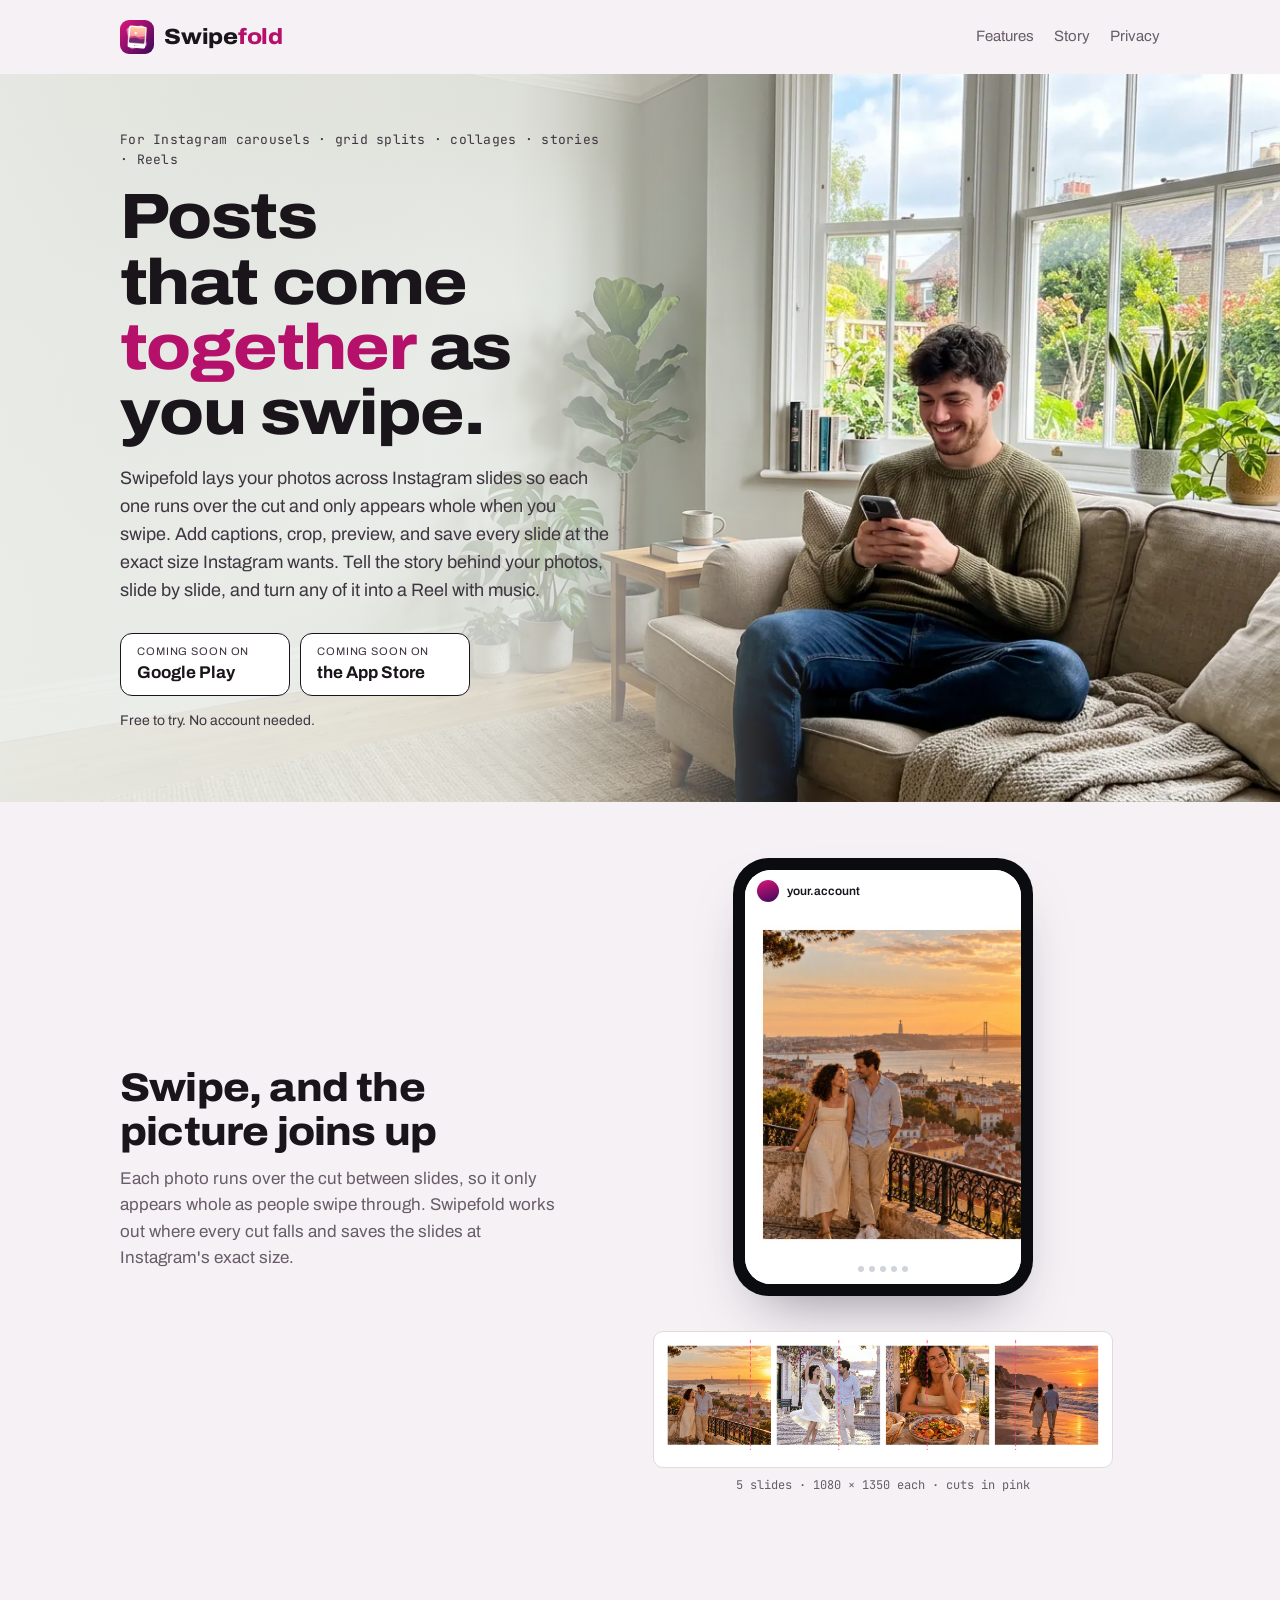
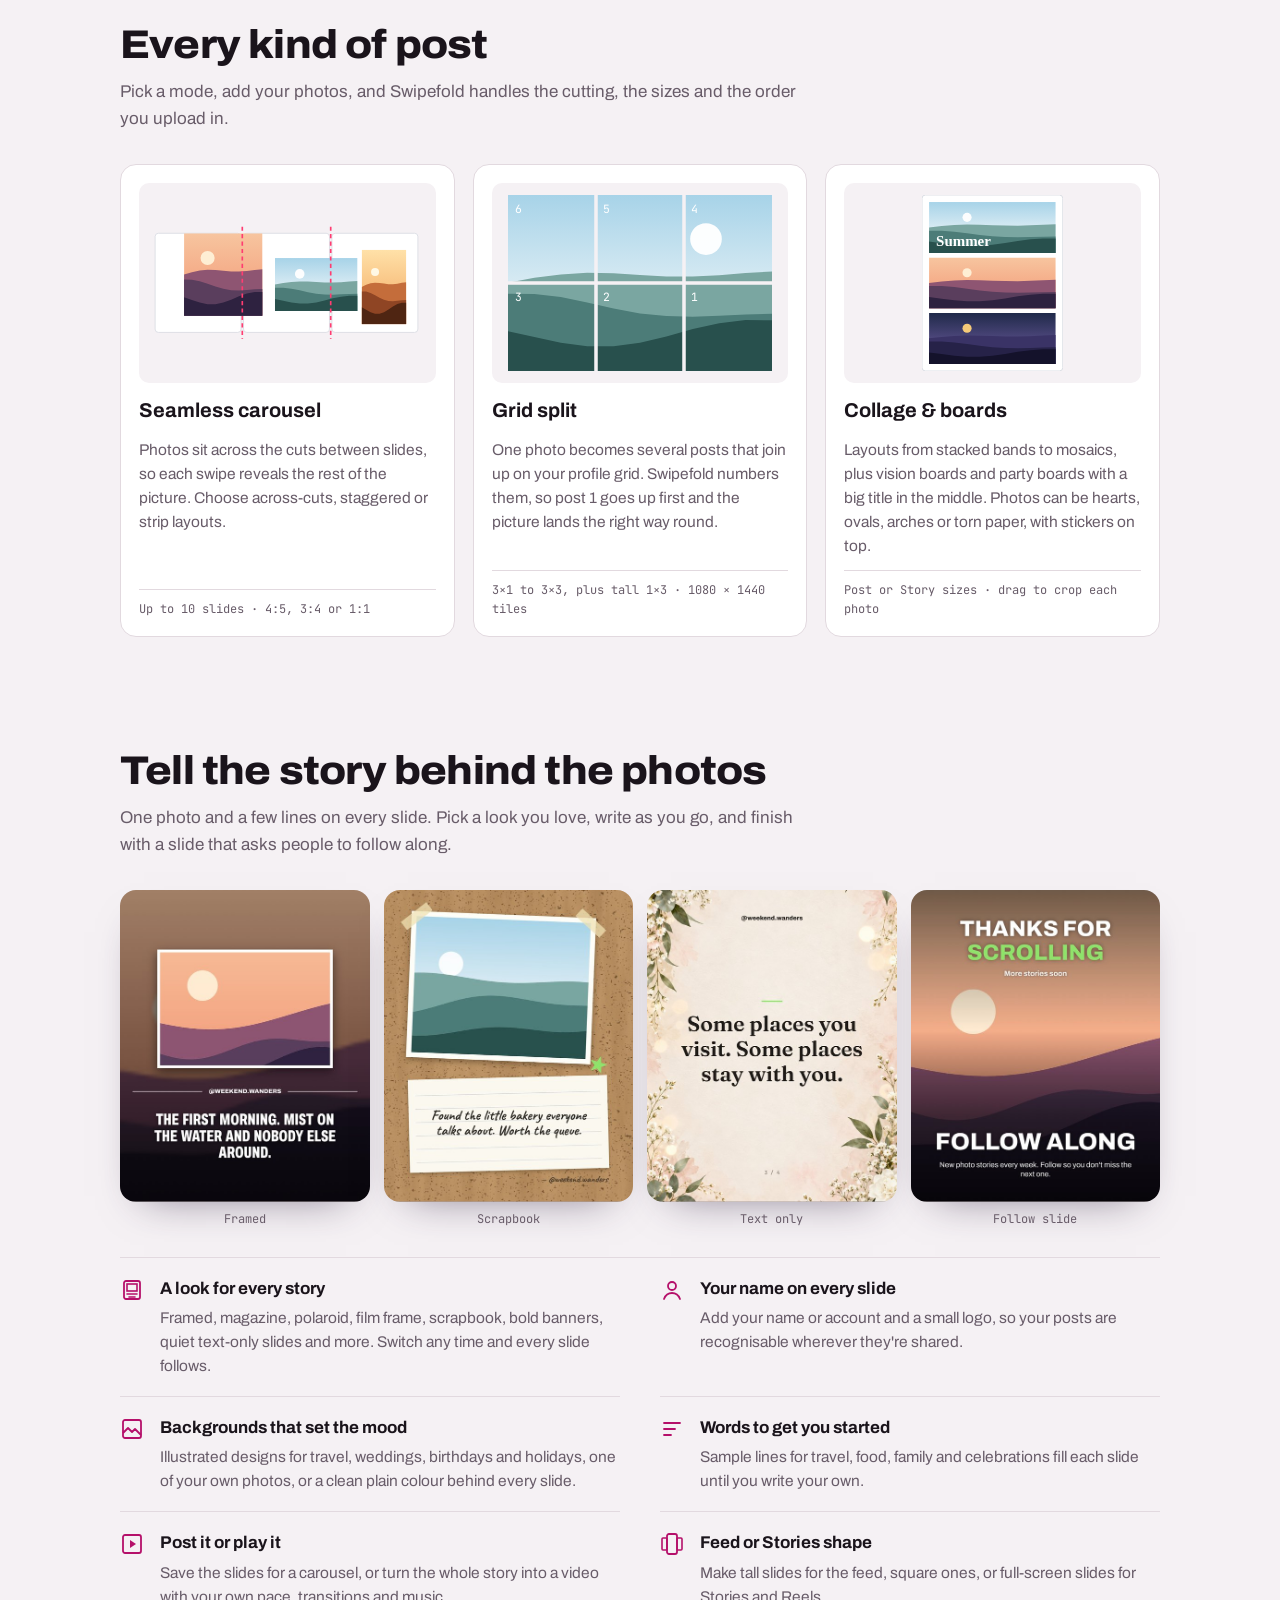
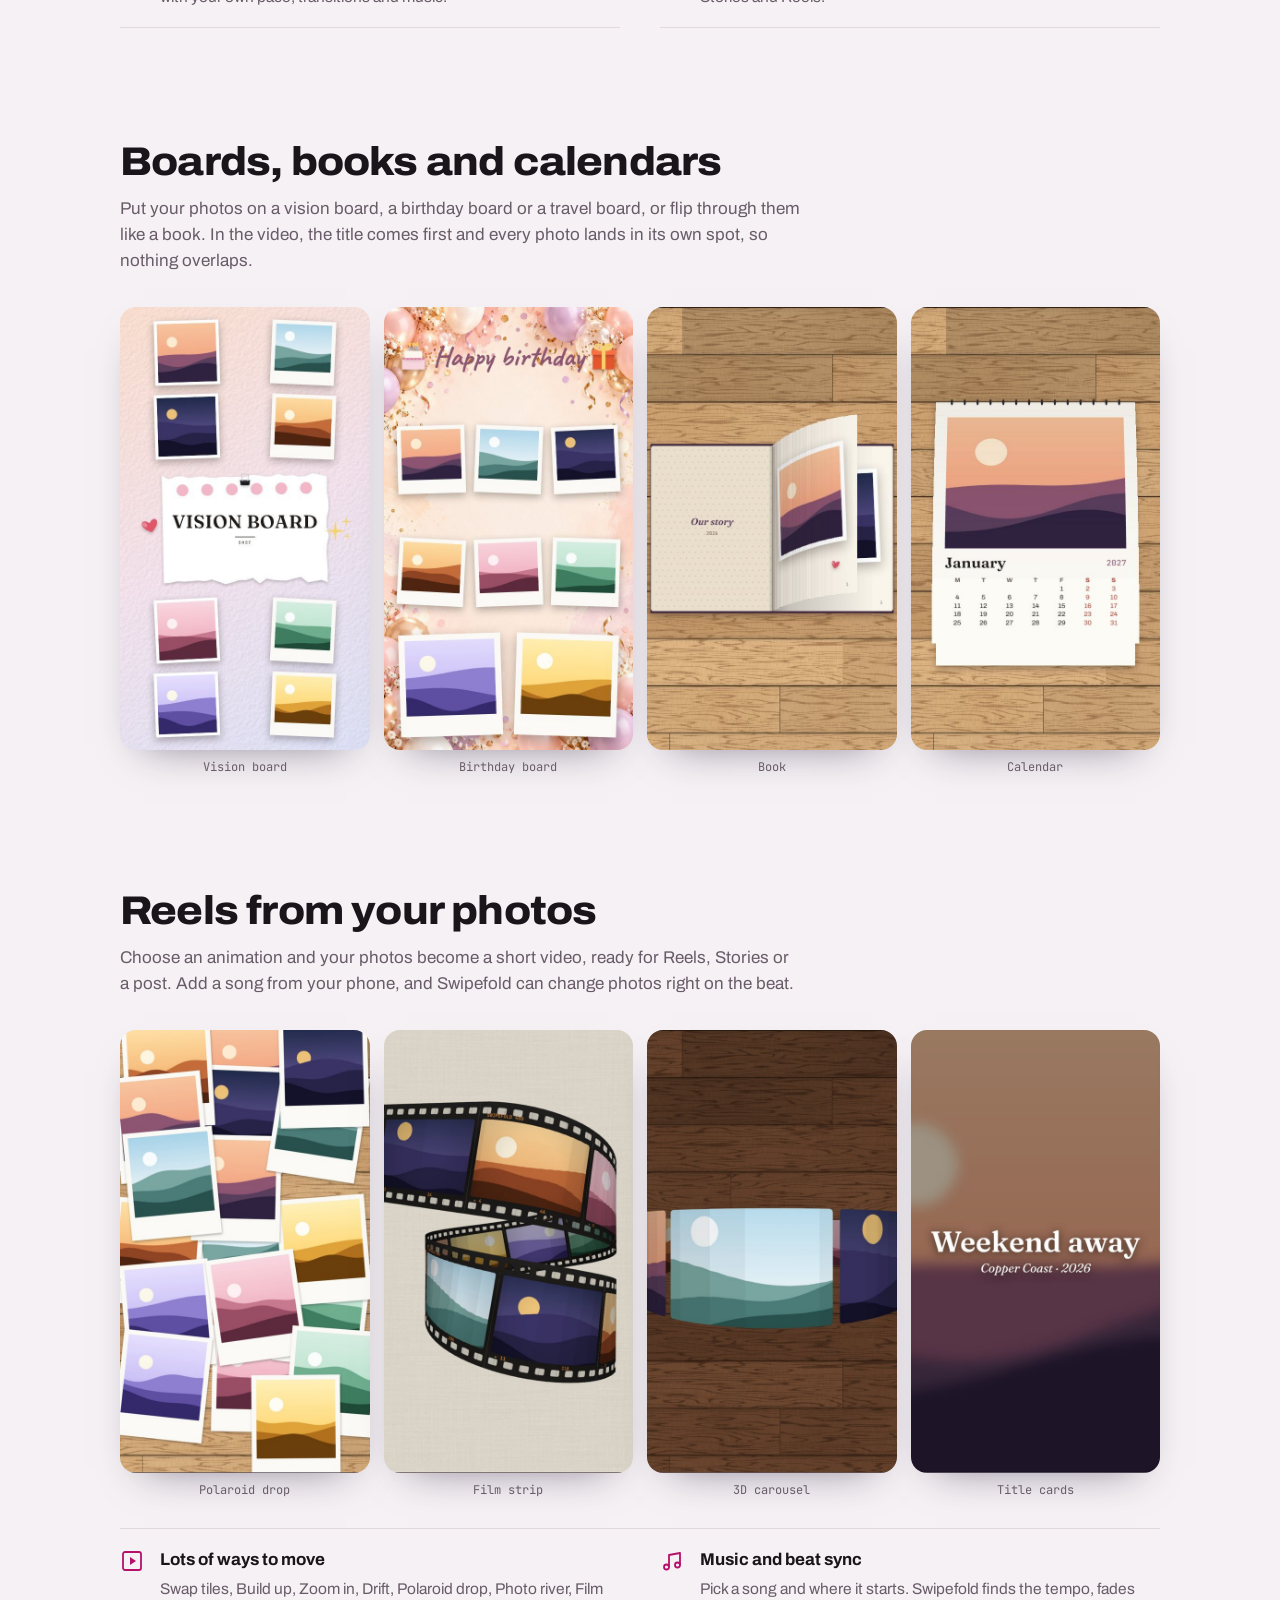
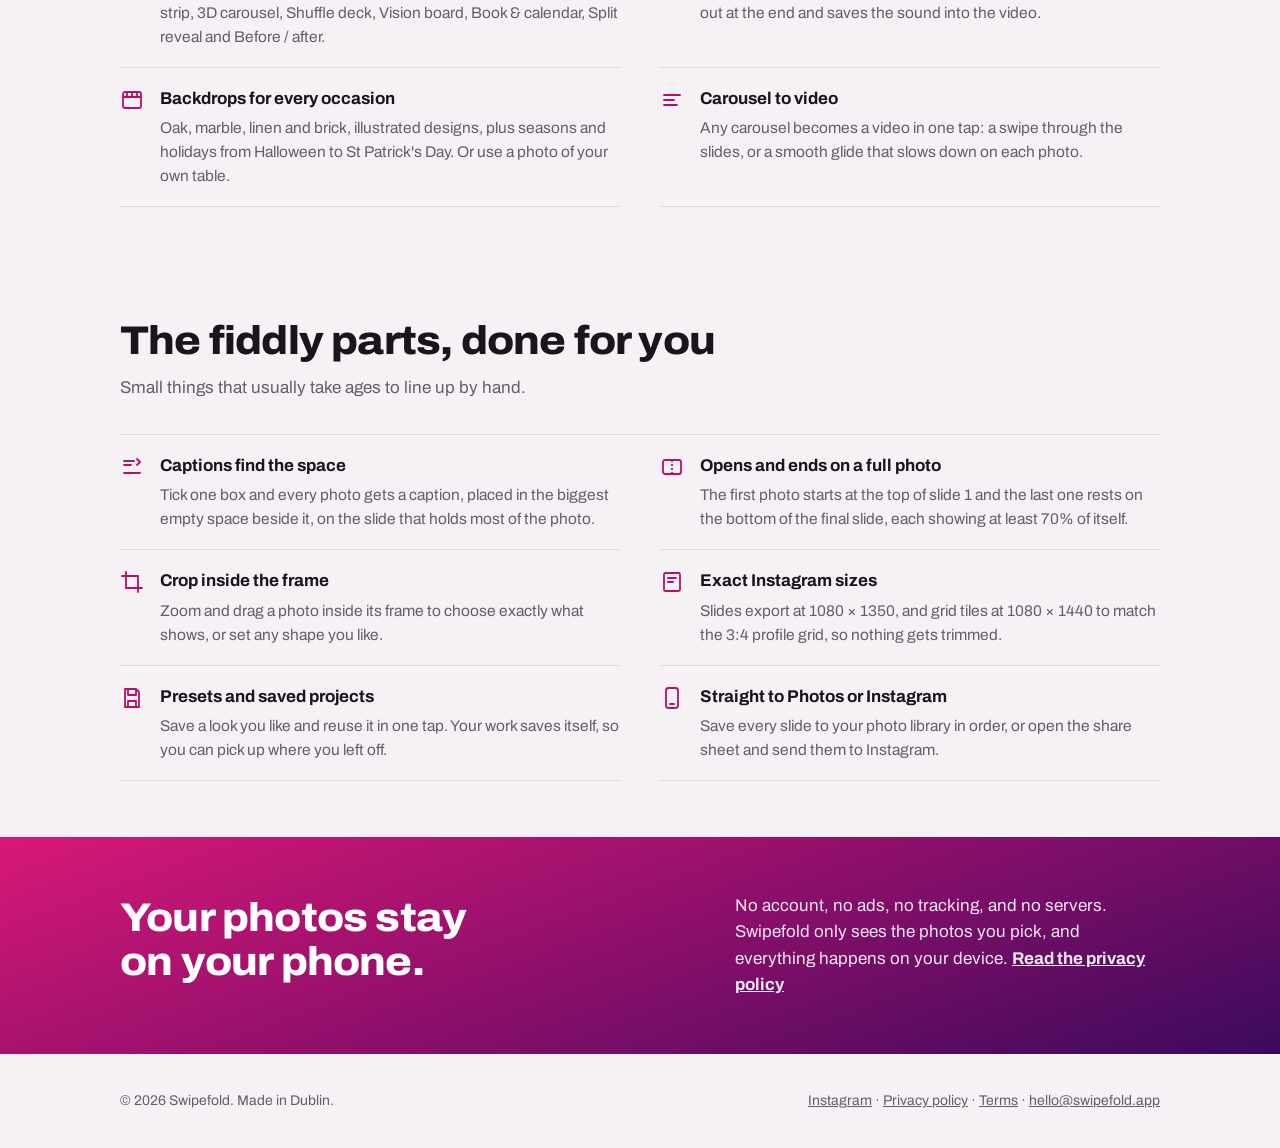
==== index.html @ 4a4e2269 "Swipe demo: even, tight spacing between the Lisbon photos Co-Authored-By: Claude Opus 5.5 <noreply@a" ====
<!doctype html>
<html lang="en">
<head>
<meta charset="utf-8">
<meta name="viewport" content="width=device-width,initial-scale=1,viewport-fit=cover">
<title>Swipefold: carousels, grid splits, collages and photo stories</title>
<meta name="description" content="Swipefold lays out your photos into seamless Instagram carousels, profile grid splits, collages and photo stories, then saves every slide ready to post or turns them into Reels.">
<meta property="og:title" content="Swipefold: carousels, grid splits, collages and photo stories">
<meta property="og:description" content="Swipefold lays out your photos into seamless Instagram carousels, profile grid splits, collages and photo stories, then saves every slide ready to post or turns them into Reels.">
<meta property="og:image" content="https://swipefold.app/icon-512.png">
<link rel="icon" href="favicon.png" type="image/png">
<link rel="apple-touch-icon" href="apple-touch-icon.png">
<link rel="preconnect" href="https://fonts.googleapis.com"><link rel="preconnect" href="https://fonts.gstatic.com" crossorigin>
<link rel="stylesheet" href="https://fonts.googleapis.com/css2?family=Archivo:wdth,wght@75..125,400..800&family=JetBrains+Mono:wght@400&display=swap">
<link rel="stylesheet" href="style.css">
</head>
<body>
<header class="top"><div class="wrap">
  <a class="logo" href="./"><img src="apple-touch-icon.png" alt=""><span class="wm">Swipe<span>fold</span></span></a>
  <nav><a href="./#modes">Features</a><a href="./#story">Story</a><a href="privacy.html">Privacy</a></nav>
</div></header>

<main>
<section class="hero">
  <picture class="hero-photo">
    <source type="image/webp" srcset="img/hero-640.webp 640w, img/hero-960.webp 960w, img/hero-1376.webp 1376w" sizes="100vw">
    <img src="img/hero-1376.jpg" srcset="img/hero-640.jpg 640w, img/hero-960.jpg 960w, img/hero-1376.jpg 1376w" sizes="100vw" alt="A young man smiling at his phone on a sofa in a bright living room" width="1376" height="768" fetchpriority="high">
  </picture>
  <div class="wrap"><div class="hero-copy">
    <p class="eyebrow">For Instagram carousels · grid splits · collages · stories · Reels</p>
    <h1>Posts that come <em>together</em> as you swipe.</h1>
    <p class="lede">Swipefold lays your photos across Instagram slides so each one runs over the cut and only appears whole when you swipe. Add captions, crop, preview, and save every slide at the exact size Instagram wants. Tell the story behind your photos, slide by slide, and turn any of it into a Reel with music.</p>
    <div class="stores" aria-label="Availability">
      <div class="store"><small>Coming soon on</small><b>Google Play</b></div>
      <div class="store"><small>Coming soon on</small><b>the App Store</b></div>
    </div>
    <p class="note">Free to try. No account needed.</p>
  </div></div>
</section>

<section class="demo-band"><div class="wrap">
  <div class="demo-text">
    <h2>Swipe, and the picture joins up</h2>
    <p class="sub">Each photo runs over the cut between slides, so it only appears whole as people swipe through. Swipefold works out where every cut falls and saves the slides at Instagram's exact size.</p>
  </div>
  <div class="demo">
    <div class="phone" aria-hidden="true"><div class="screen">
      <div class="post-head"><i></i>your.account</div>
      <div class="viewport"><div class="strip"><svg viewBox="0 0 5400 1350" preserveAspectRatio="none" role="img" aria-label="Five Instagram slides of a Lisbon trip, with photos running across the cuts between them"><image href="img/demo-lisbon.jpg?v=2" width="5400" height="1350" preserveAspectRatio="none"/></svg></div></div>
      <div class="dots"><b></b><b></b><b></b><b></b><b></b></div>
    </div></div>
    <figure class="sheet"><div class="frame"><svg viewBox="0 0 5400 1350" role="img" aria-label="The same five slides laid side by side, with dashed lines where Instagram cuts them"><image href="img/demo-lisbon.jpg?v=2" width="5400" height="1350" preserveAspectRatio="none"/><line x1="1080" y1="0" x2="1080" y2="1350" stroke="#ff3d71" stroke-width="10" stroke-dasharray="40 30"/><line x1="2160" y1="0" x2="2160" y2="1350" stroke="#ff3d71" stroke-width="10" stroke-dasharray="40 30"/><line x1="3240" y1="0" x2="3240" y2="1350" stroke="#ff3d71" stroke-width="10" stroke-dasharray="40 30"/><line x1="4320" y1="0" x2="4320" y2="1350" stroke="#ff3d71" stroke-width="10" stroke-dasharray="40 30"/></svg></div><figcaption>5 slides · 1080 × 1350 each · cuts in pink</figcaption></figure>
  </div>
</div></section>

<section id="modes"><div class="wrap">
  <h2>Every kind of post</h2>
  <p class="sub">Pick a mode, add your photos, and Swipefold handles the cutting, the sizes and the order you upload in.</p>
  <div class="modes">
    <article class="mode"><div class="art"><svg viewBox="0 0 330 140" role="img" aria-label="Three slides with photos crossing the cuts"><rect x="5" y="10" width="104" height="120" rx="4" fill="#fff" stroke="#d8dbe2"/><rect x="112" y="10" width="104" height="120" rx="4" fill="#fff" stroke="#d8dbe2"/><rect x="219" y="10" width="104" height="120" rx="4" fill="#fff" stroke="#d8dbe2"/><svg x="40" y="10" width="95" height="100" viewBox="0 0 100 105.3" preserveAspectRatio="none"><defs><linearGradient id="g5" x1="0" y1="0" x2="0" y2="1"><stop offset="0" stop-color="#f7c59f"/><stop offset=".65" stop-color="#f4a582"/></linearGradient></defs><rect width="100" height="105.3" fill="url(#g5)"/><circle cx="30.0" cy="31.6" r="9.0" fill="#fff2d9" opacity=".95"/><path d="M0 105.26315789473684 L0 52.6 L0.0 52.6 L10.0 49.6 L20.0 47.5 L30.0 46.6 L40.0 46.9 L50.0 47.9 L60.0 48.7 L70.0 48.8 L80.0 48.0 L90.0 46.8 L100.0 45.9 L100 105.26315789473684 Z" fill="#8e5572"/><path d="M0 105.26315789473684 L0 67.4 L0.0 59.0 L10.0 59.2 L20.0 61.1 L30.0 64.3 L40.0 67.9 L50.0 70.8 L60.0 72.5 L70.0 72.8 L80.0 72.3 L90.0 71.5 L100.0 71.1 L100 105.26315789473684 Z" fill="#5a3e5d"/><path d="M0 105.26315789473684 L0 82.1 L0.0 81.4 L10.0 85.0 L20.0 88.4 L30.0 90.5 L40.0 90.5 L50.0 88.3 L60.0 84.6 L70.0 80.3 L80.0 76.8 L90.0 74.9 L100.0 75.0 L100 105.26315789473684 Z" fill="#2e2240"/></svg><svg x="150" y="40" width="100" height="64" viewBox="0 0 100 64.0" preserveAspectRatio="none"><defs><linearGradient id="g6" x1="0" y1="0" x2="0" y2="1"><stop offset="0" stop-color="#a7d3e8"/><stop offset=".65" stop-color="#e5f1f6"/></linearGradient></defs><rect width="100" height="64.0" fill="url(#g6)"/><circle cx="30.0" cy="19.2" r="5.8" fill="#ffffff" opacity=".95"/><path d="M0 64.0 L0 32.0 L0.0 32.0 L10.0 30.2 L20.0 28.9 L30.0 28.3 L40.0 28.5 L50.0 29.1 L60.0 29.6 L70.0 29.7 L80.0 29.2 L90.0 28.5 L100.0 27.9 L100 64.0 Z" fill="#7aa6a1"/><path d="M0 64.0 L0 41.0 L0.0 35.9 L10.0 36.0 L20.0 37.2 L30.0 39.1 L40.0 41.3 L50.0 43.1 L60.0 44.1 L70.0 44.3 L80.0 43.9 L90.0 43.5 L100.0 43.2 L100 64.0 Z" fill="#4c7c78"/><path d="M0 64.0 L0 49.9 L0.0 49.5 L10.0 51.7 L20.0 53.7 L30.0 55.0 L40.0 55.0 L50.0 53.7 L60.0 51.4 L70.0 48.8 L80.0 46.7 L90.0 45.5 L100.0 45.6 L100 64.0 Z" fill="#28504d"/></svg><svg x="255" y="30" width="54" height="90" viewBox="0 0 100 166.7" preserveAspectRatio="none"><defs><linearGradient id="g7" x1="0" y1="0" x2="0" y2="1"><stop offset="0" stop-color="#ffe1a8"/><stop offset=".65" stop-color="#f6b977"/></linearGradient></defs><rect width="100" height="166.7" fill="url(#g7)"/><circle cx="30.0" cy="50.0" r="9.0" fill="#fffbea" opacity=".95"/><path d="M0 166.66666666666666 L0 83.3 L0.0 83.3 L10.0 78.6 L20.0 75.1 L30.0 73.7 L40.0 74.3 L50.0 75.8 L60.0 77.1 L70.0 77.3 L80.0 76.0 L90.0 74.1 L100.0 72.6 L100 166.66666666666666 Z" fill="#c46d3b"/><path d="M0 166.66666666666666 L0 106.7 L0.0 93.4 L10.0 93.7 L20.0 96.8 L30.0 101.9 L40.0 107.5 L50.0 112.2 L60.0 114.8 L70.0 115.3 L80.0 114.4 L90.0 113.2 L100.0 112.5 L100 166.66666666666666 Z" fill="#8f4524"/><path d="M0 166.66666666666666 L0 130.0 L0.0 128.9 L10.0 134.6 L20.0 139.9 L30.0 143.3 L40.0 143.3 L50.0 139.9 L60.0 133.9 L70.0 127.1 L80.0 121.5 L90.0 118.6 L100.0 118.7 L100 166.66666666666666 Z" fill="#4f2512"/></svg><line x1="110.5" y1="2" x2="110.5" y2="138" stroke="#ff3d71" stroke-width="2" stroke-dasharray="5 4"/><line x1="217.5" y1="2" x2="217.5" y2="138" stroke="#ff3d71" stroke-width="2" stroke-dasharray="5 4"/></svg></div><h3>Seamless carousel</h3><p>Photos sit across the cuts between slides, so each swipe reveals the rest of the picture. Choose across-cuts, staggered or strip layouts.</p><p class="spec">Up to 10 slides · 4:5, 3:4 or 1:1</p></article>
    <article class="mode"><div class="art"><svg viewBox="0 0 300 200" role="img" aria-label="One photo split into six profile grid tiles, numbered in upload order"><svg x="0" y="0" width="300" height="200" viewBox="0 0 100 66.7" preserveAspectRatio="none"><defs><linearGradient id="g8" x1="0" y1="0" x2="0" y2="1"><stop offset="0" stop-color="#a7d3e8"/><stop offset=".65" stop-color="#e5f1f6"/></linearGradient></defs><rect width="100" height="66.7" fill="url(#g8)"/><circle cx="75.0" cy="16.7" r="6.0" fill="#ffffff" opacity=".95"/><path d="M0 66.66666666666667 L0 33.3 L0.0 33.3 L10.0 31.4 L20.0 30.1 L30.0 29.5 L40.0 29.7 L50.0 30.3 L60.0 30.9 L70.0 30.9 L80.0 30.4 L90.0 29.6 L100.0 29.0 L100 66.66666666666667 Z" fill="#7aa6a1"/><path d="M0 66.66666666666667 L0 42.7 L0.0 37.4 L10.0 37.5 L20.0 38.7 L30.0 40.7 L40.0 43.0 L50.0 44.9 L60.0 45.9 L70.0 46.1 L80.0 45.8 L90.0 45.3 L100.0 45.0 L100 66.66666666666667 Z" fill="#4c7c78"/><path d="M0 66.66666666666667 L0 52.0 L0.0 51.6 L10.0 53.8 L20.0 56.0 L30.0 57.3 L40.0 57.3 L50.0 56.0 L60.0 53.6 L70.0 50.8 L80.0 48.6 L90.0 47.4 L100.0 47.5 L100 66.66666666666667 Z" fill="#28504d"/></svg><rect x="98" y="0" width="4" height="200" style="fill:var(--bg)"/><rect x="198" y="0" width="4" height="200" style="fill:var(--bg)"/><rect x="0" y="98" width="300" height="4" style="fill:var(--bg)"/><text x="8" y="20" font-family="JetBrains Mono,monospace" font-size="13" fill="#fff">6</text><text x="108" y="20" font-family="JetBrains Mono,monospace" font-size="13" fill="#fff">5</text><text x="208" y="20" font-family="JetBrains Mono,monospace" font-size="13" fill="#fff">4</text><text x="8" y="120" font-family="JetBrains Mono,monospace" font-size="13" fill="#fff">3</text><text x="108" y="120" font-family="JetBrains Mono,monospace" font-size="13" fill="#fff">2</text><text x="208" y="120" font-family="JetBrains Mono,monospace" font-size="13" fill="#fff">1</text></svg></div><h3>Grid split</h3><p>One photo becomes several posts that join up on your profile grid. Swipefold numbers them, so post 1 goes up first and the picture lands the right way round.</p><p class="spec">3×1 to 3×3, plus tall 1×3 · 1080 × 1440 tiles</p></article>
    <article class="mode"><div class="art"><svg viewBox="0 0 160 200" role="img" aria-label="A collage of three stacked photos with a title"><rect width="160" height="200" rx="4" fill="#fff" stroke="#d8dbe2"/><svg x="8" y="8" width="144" height="58" viewBox="0 0 100 40.3" preserveAspectRatio="none"><defs><linearGradient id="g9" x1="0" y1="0" x2="0" y2="1"><stop offset="0" stop-color="#a7d3e8"/><stop offset=".65" stop-color="#e5f1f6"/></linearGradient></defs><rect width="100" height="40.3" fill="url(#g9)"/><circle cx="30.0" cy="12.1" r="3.6" fill="#ffffff" opacity=".95"/><path d="M0 40.27777777777778 L0 20.1 L0.0 20.1 L10.0 19.0 L20.0 18.2 L30.0 17.8 L40.0 18.0 L50.0 18.3 L60.0 18.6 L70.0 18.7 L80.0 18.4 L90.0 17.9 L100.0 17.5 L100 40.27777777777778 Z" fill="#7aa6a1"/><path d="M0 40.27777777777778 L0 25.8 L0.0 22.6 L10.0 22.6 L20.0 23.4 L30.0 24.6 L40.0 26.0 L50.0 27.1 L60.0 27.7 L70.0 27.9 L80.0 27.7 L90.0 27.4 L100.0 27.2 L100 40.27777777777778 Z" fill="#4c7c78"/><path d="M0 40.27777777777778 L0 31.4 L0.0 31.2 L10.0 32.5 L20.0 33.8 L30.0 34.6 L40.0 34.6 L50.0 33.8 L60.0 32.4 L70.0 30.7 L80.0 29.4 L90.0 28.7 L100.0 28.7 L100 40.27777777777778 Z" fill="#28504d"/></svg><svg x="8" y="71" width="144" height="58" viewBox="0 0 100 40.3" preserveAspectRatio="none"><defs><linearGradient id="g10" x1="0" y1="0" x2="0" y2="1"><stop offset="0" stop-color="#f7c59f"/><stop offset=".65" stop-color="#f4a582"/></linearGradient></defs><rect width="100" height="40.3" fill="url(#g10)"/><circle cx="30.0" cy="12.1" r="3.6" fill="#fff2d9" opacity=".95"/><path d="M0 40.27777777777778 L0 20.1 L0.0 20.1 L10.0 19.0 L20.0 18.2 L30.0 17.8 L40.0 18.0 L50.0 18.3 L60.0 18.6 L70.0 18.7 L80.0 18.4 L90.0 17.9 L100.0 17.5 L100 40.27777777777778 Z" fill="#8e5572"/><path d="M0 40.27777777777778 L0 25.8 L0.0 22.6 L10.0 22.6 L20.0 23.4 L30.0 24.6 L40.0 26.0 L50.0 27.1 L60.0 27.7 L70.0 27.9 L80.0 27.7 L90.0 27.4 L100.0 27.2 L100 40.27777777777778 Z" fill="#5a3e5d"/><path d="M0 40.27777777777778 L0 31.4 L0.0 31.2 L10.0 32.5 L20.0 33.8 L30.0 34.6 L40.0 34.6 L50.0 33.8 L60.0 32.4 L70.0 30.7 L80.0 29.4 L90.0 28.7 L100.0 28.7 L100 40.27777777777778 Z" fill="#2e2240"/></svg><svg x="8" y="134" width="144" height="58" viewBox="0 0 100 40.3" preserveAspectRatio="none"><defs><linearGradient id="g11" x1="0" y1="0" x2="0" y2="1"><stop offset="0" stop-color="#202a4a"/><stop offset=".65" stop-color="#5a4f8a"/></linearGradient></defs><rect width="100" height="40.3" fill="url(#g11)"/><circle cx="30.0" cy="12.1" r="3.6" fill="#ffd27a" opacity=".95"/><path d="M0 40.27777777777778 L0 20.1 L0.0 20.1 L10.0 19.0 L20.0 18.2 L30.0 17.8 L40.0 18.0 L50.0 18.3 L60.0 18.6 L70.0 18.7 L80.0 18.4 L90.0 17.9 L100.0 17.5 L100 40.27777777777778 Z" fill="#3a3366"/><path d="M0 40.27777777777778 L0 25.8 L0.0 22.6 L10.0 22.6 L20.0 23.4 L30.0 24.6 L40.0 26.0 L50.0 27.1 L60.0 27.7 L70.0 27.9 L80.0 27.7 L90.0 27.4 L100.0 27.2 L100 40.27777777777778 Z" fill="#262248"/><path d="M0 40.27777777777778 L0 31.4 L0.0 31.2 L10.0 32.5 L20.0 33.8 L30.0 34.6 L40.0 34.6 L50.0 33.8 L60.0 32.4 L70.0 30.7 L80.0 29.4 L90.0 28.7 L100.0 28.7 L100 40.27777777777778 Z" fill="#14122b"/></svg><text x="16" y="58" font-family="Georgia,serif" font-size="17" font-weight="600" fill="#fff">Summer</text></svg></div><h3>Collage &amp; boards</h3><p>Layouts from stacked bands to mosaics, plus vision boards and party boards with a big title in the middle. Photos can be hearts, ovals, arches or torn paper, with stickers on top.</p><p class="spec">Post or Story sizes · drag to crop each photo</p></article>
  </div>
</div></section>

<section id="story"><div class="wrap">
  <h2>Tell the story behind the photos</h2>
  <p class="sub">One photo and a few lines on every slide. Pick a look you love, write as you go, and finish with a slide that asks people to follow along.</p>
  <div class="vids st">
    <figure><img src="img/story-framed.jpg" alt="A framed photo with bold story text underneath" loading="lazy" width="540" height="675"><figcaption>Framed</figcaption></figure>
    <figure><img src="img/story-scrapbook.jpg" alt="A taped photo on cork with a handwritten note" loading="lazy" width="540" height="675"><figcaption>Scrapbook</figcaption></figure>
    <figure><img src="img/story-text.jpg" alt="A text-only slide on a floral background" loading="lazy" width="540" height="675"><figcaption>Text only</figcaption></figure>
    <figure><img src="img/story-end.jpg" alt="A closing slide asking people to follow along" loading="lazy" width="540" height="675"><figcaption>Follow slide</figcaption></figure>
  </div>
  <div class="details" style="margin-top:28px">
    <div class="detail"><svg viewBox="0 0 24 24" aria-hidden="true"><rect x="4" y="3" width="16" height="18" rx="2" fill="none" stroke="currentColor" stroke-width="1.8"/><rect x="7" y="6" width="10" height="7" fill="none" stroke="currentColor" stroke-width="1.6"/><path d="M7 16h10M9 19h6" stroke="currentColor" stroke-width="1.6" stroke-linecap="round"/></svg><div><h3>A look for every story</h3><p>Framed, magazine, polaroid, film frame, scrapbook, bold banners, quiet text-only slides and more. Switch any time and every slide follows.</p></div></div>
    <div class="detail"><svg viewBox="0 0 24 24" aria-hidden="true"><circle cx="12" cy="8" r="4" fill="none" stroke="currentColor" stroke-width="1.8"/><path d="M4 21c1.5-4 4.5-6 8-6s6.5 2 8 6" fill="none" stroke="currentColor" stroke-width="1.8" stroke-linecap="round"/></svg><div><h3>Your name on every slide</h3><p>Add your name or account and a small logo, so your posts are recognisable wherever they're shared.</p></div></div>
    <div class="detail"><svg viewBox="0 0 24 24" aria-hidden="true"><rect x="3" y="3" width="18" height="18" rx="2" fill="none" stroke="currentColor" stroke-width="1.8"/><path d="M3 16l5-5 4 4 3-3 6 6" fill="none" stroke="currentColor" stroke-width="1.8" stroke-linejoin="round"/></svg><div><h3>Backgrounds that set the mood</h3><p>Illustrated designs for travel, weddings, birthdays and holidays, one of your own photos, or a clean plain colour behind every slide.</p></div></div>
    <div class="detail"><svg viewBox="0 0 24 24" aria-hidden="true"><path d="M4 6h16M4 12h11M4 18h7" fill="none" stroke="currentColor" stroke-width="1.8" stroke-linecap="round"/></svg><div><h3>Words to get you started</h3><p>Sample lines for travel, food, family and celebrations fill each slide until you write your own.</p></div></div>
    <div class="detail"><svg viewBox="0 0 24 24" aria-hidden="true"><rect x="3" y="3" width="18" height="18" rx="2" fill="none" stroke="currentColor" stroke-width="1.8"/><path d="M10 8l6 4-6 4z" fill="currentColor"/></svg><div><h3>Post it or play it</h3><p>Save the slides for a carousel, or turn the whole story into a video with your own pace, transitions and music.</p></div></div>
    <div class="detail"><svg viewBox="0 0 24 24" aria-hidden="true"><rect x="7" y="2" width="10" height="20" rx="2" fill="none" stroke="currentColor" stroke-width="1.8"/><rect x="2" y="6" width="5" height="12" rx="1" fill="none" stroke="currentColor" stroke-width="1.6"/><rect x="17" y="6" width="5" height="12" rx="1" fill="none" stroke="currentColor" stroke-width="1.6"/></svg><div><h3>Feed or Stories shape</h3><p>Make tall slides for the feed, square ones, or full-screen slides for Stories and Reels.</p></div></div>
  </div>
</div></section>

<section id="boards"><div class="wrap">
  <h2>Boards, books and calendars</h2>
  <p class="sub">Put your photos on a vision board, a birthday board or a travel board, or flip through them like a book. In the video, the title comes first and every photo lands in its own spot, so nothing overlaps.</p>
  <div class="vids">
    <figure><img src="img/board-vision.jpg" alt="A vision board with polaroid photos around a torn paper title" loading="lazy" width="540" height="960"><figcaption>Vision board</figcaption></figure>
    <figure><img src="img/board-birthday.jpg" alt="A birthday board with balloons and a Happy birthday title" loading="lazy" width="540" height="960"><figcaption>Birthday board</figcaption></figure>
    <figure><img src="img/book-turn.jpg" alt="A photo book on a wooden table with a page curling over" loading="lazy" width="540" height="960"><figcaption>Book</figcaption></figure>
    <figure><img src="img/book-calendar.jpg" alt="A wall calendar flipping from one month to the next" loading="lazy" width="540" height="960"><figcaption>Calendar</figcaption></figure>
  </div>
</div></section>

<section id="video"><div class="wrap">
  <h2>Reels from your photos</h2>
  <p class="sub">Choose an animation and your photos become a short video, ready for Reels, Stories or a post. Add a song from your phone, and Swipefold can change photos right on the beat.</p>
  <div class="vids">
    <figure><img src="img/video-polaroid.jpg" alt="Polaroid prints scattered on a wooden table" loading="lazy" width="540" height="960"><figcaption>Polaroid drop</figcaption></figure>
    <figure><img src="img/video-film.jpg" alt="A film strip of photos curling in 3D" loading="lazy" width="540" height="960"><figcaption>Film strip</figcaption></figure>
    <figure><img src="img/video-ring.jpg" alt="Photos on a turning 3D ring" loading="lazy" width="540" height="960"><figcaption>3D carousel</figcaption></figure>
    <figure><img src="img/video-title.jpg" alt="An opening title card reading Weekend away" loading="lazy" width="540" height="960"><figcaption>Title cards</figcaption></figure>
  </div>
  <div class="details" style="margin-top:28px">
    <div class="detail"><svg viewBox="0 0 24 24" aria-hidden="true"><rect x="3" y="3" width="18" height="18" rx="2" fill="none" stroke="currentColor" stroke-width="1.8"/><path d="M10 8l6 4-6 4z" fill="currentColor"/></svg><div><h3>Lots of ways to move</h3><p>Swap tiles, Build up, Zoom in, Drift, Polaroid drop, Photo river, Film strip, 3D carousel, Shuffle deck, Vision board, Book &amp; calendar, Split reveal and Before / after.</p></div></div>
    <div class="detail"><svg viewBox="0 0 24 24" aria-hidden="true"><path d="M9 18V6l11-2v12" fill="none" stroke="currentColor" stroke-width="1.8" stroke-linejoin="round"/><circle cx="6.5" cy="18" r="2.5" fill="none" stroke="currentColor" stroke-width="1.8"/><circle cx="17.5" cy="16" r="2.5" fill="none" stroke="currentColor" stroke-width="1.8"/></svg><div><h3>Music and beat sync</h3><p>Pick a song and where it starts. Swipefold finds the tempo, fades out at the end and saves the sound into the video.</p></div></div>
    <div class="detail"><svg viewBox="0 0 24 24" aria-hidden="true"><rect x="3" y="4" width="18" height="16" rx="2" fill="none" stroke="currentColor" stroke-width="1.8"/><path d="M3 9h18M7 4v5M12 4v5M17 4v5" stroke="currentColor" stroke-width="1.8"/></svg><div><h3>Backdrops for every occasion</h3><p>Oak, marble, linen and brick, illustrated designs, plus seasons and holidays from Halloween to St Patrick's Day. Or use a photo of your own table.</p></div></div>
    <div class="detail"><svg viewBox="0 0 24 24" aria-hidden="true"><path d="M4 7h16M4 12h10M4 17h13" fill="none" stroke="currentColor" stroke-width="1.8" stroke-linecap="round"/></svg><div><h3>Carousel to video</h3><p>Any carousel becomes a video in one tap: a swipe through the slides, or a smooth glide that slows down on each photo.</p></div></div>
  </div>
</div></section>

<section><div class="wrap">
  <h2>The fiddly parts, done for you</h2>
  <p class="sub">Small things that usually take ages to line up by hand.</p>
  <div class="details">
    <div class="detail"><svg viewBox="0 0 24 24" aria-hidden="true"><path d="M4 6h10M4 10h7M4 18h16M17 4l3 3-3 3" fill="none" stroke="currentColor" stroke-width="1.8" stroke-linecap="round" stroke-linejoin="round"/></svg><div><h3>Captions find the space</h3><p>Tick one box and every photo gets a caption, placed in the biggest empty space beside it, on the slide that holds most of the photo.</p></div></div>
    <div class="detail"><svg viewBox="0 0 24 24" aria-hidden="true"><rect x="3" y="5" width="18" height="14" rx="2" fill="none" stroke="currentColor" stroke-width="1.8"/><path d="M12 5v14" stroke="currentColor" stroke-width="1.8" stroke-dasharray="2 2"/></svg><div><h3>Opens and ends on a full photo</h3><p>The first photo starts at the top of slide 1 and the last one rests on the bottom of the final slide, each showing at least 70% of itself.</p></div></div>
    <div class="detail"><svg viewBox="0 0 24 24" aria-hidden="true"><path d="M6 2v16h16M2 6h16v16" fill="none" stroke="currentColor" stroke-width="1.8" stroke-linecap="round"/></svg><div><h3>Crop inside the frame</h3><p>Zoom and drag a photo inside its frame to choose exactly what shows, or set any shape you like.</p></div></div>
    <div class="detail"><svg viewBox="0 0 24 24" aria-hidden="true"><rect x="4" y="3" width="16" height="18" rx="1.5" fill="none" stroke="currentColor" stroke-width="1.8"/><path d="M8 8h8M8 12h5" stroke="currentColor" stroke-width="1.8" stroke-linecap="round"/></svg><div><h3>Exact Instagram sizes</h3><p>Slides export at 1080 × 1350, and grid tiles at 1080 × 1440 to match the 3:4 profile grid, so nothing gets trimmed.</p></div></div>
    <div class="detail"><svg viewBox="0 0 24 24" aria-hidden="true"><path d="M5 3h11l3 3v15H5z M8 3v6h8V3 M8 21v-6h8v6" fill="none" stroke="currentColor" stroke-width="1.8" stroke-linejoin="round"/></svg><div><h3>Presets and saved projects</h3><p>Save a look you like and reuse it in one tap. Your work saves itself, so you can pick up where you left off.</p></div></div>
    <div class="detail"><svg viewBox="0 0 24 24" aria-hidden="true"><rect x="6" y="2" width="12" height="20" rx="2.5" fill="none" stroke="currentColor" stroke-width="1.8"/><path d="M10 18h4" stroke="currentColor" stroke-width="1.8" stroke-linecap="round"/></svg><div><h3>Straight to Photos or Instagram</h3><p>Save every slide to your photo library in order, or open the share sheet and send them to Instagram.</p></div></div>
  </div>
</div></section>

<section class="privacy-band"><div class="wrap">
  <h2>Your photos stay on your phone.</h2>
  <p>No account, no ads, no tracking, and no servers. Swipefold only sees the photos you pick, and everything happens on your device. <a href="privacy.html">Read the privacy policy</a></p>
</div></section>
</main>
<footer><div class="wrap">
  <span>© 2026 Swipefold. Made in Dublin.</span>
  <span><a href="https://www.instagram.com/swipefold.app/" rel="me">Instagram</a> · <a href="privacy.html">Privacy policy</a> · <a href="terms.html">Terms</a> · <a href="mailto:hello@swipefold.app">hello@swipefold.app</a></span>
</div></footer>
</body>
</html>
---- style.css ----
/* Swipefold site — a contact-sheet feel: photos on white slides, cut lines in pink, magenta-night colours from the app icon. */
:root{
  --bg:#f5f1f4; --paper:#ffffff; --ink:#1a141b; --muted:#685c69; --line:#e2d9df;
  --accent:#b5106a; --accent-ink:#ffffff; --accent-soft:#fbe3ef; --cut:#ff3d71;
  --f-display:"Archivo",system-ui,-apple-system,"Segoe UI",sans-serif;
  --f-body:"Archivo",system-ui,-apple-system,"Segoe UI",sans-serif;
  --f-mono:"JetBrains Mono",ui-monospace,"SF Mono",Menlo,monospace;
}
@media (prefers-color-scheme: dark){:root:not([data-theme="light"]){
  --bg:#141016; --paper:#1e1820; --ink:#f1ebf0; --muted:#a898a7; --line:#30272f;
  --accent:#f06aa8; --accent-ink:#1f0a17; --accent-soft:#3f1530; --cut:#ff5c88; color-scheme:dark}}
:root[data-theme="dark"]{
  --bg:#141016; --paper:#1e1820; --ink:#f1ebf0; --muted:#a898a7; --line:#30272f;
  --accent:#f06aa8; --accent-ink:#1f0a17; --accent-soft:#3f1530; --cut:#ff5c88; color-scheme:dark}
*{box-sizing:border-box}
html{-webkit-text-size-adjust:100%}
body{margin:0;background:var(--bg);color:var(--ink);font-family:var(--f-body);font-size:17px;line-height:1.55}
a{color:var(--accent)}
img,svg{max-width:100%}
.wrap{max-width:1080px;margin:0 auto;padding-left:max(20px,env(safe-area-inset-left,0px));padding-right:max(20px,env(safe-area-inset-right,0px))}
:focus-visible{outline:2px solid var(--accent);outline-offset:3px;border-radius:4px}

/* header */
.top{padding-block:20px}
.top .wrap{display:flex;align-items:center;justify-content:space-between;gap:16px}
.logo{flex-shrink:0;display:flex;align-items:center;gap:10px;text-decoration:none;color:var(--ink);font-family:var(--f-display);font-weight:800;font-stretch:110%;font-size:22px;letter-spacing:-.01em}
.logo img{width:34px;height:34px;border-radius:9px}
.logo .wm span{color:var(--accent)}
.top nav{display:flex;gap:20px;font-size:15px}
.top nav a{color:var(--muted);text-decoration:none}
.top nav a:hover{color:var(--ink)}
@media (max-width:560px){.top nav{gap:14px;font-size:14px}.top nav a[href$="#story"]{display:none}}

/* hero: lifestyle photo, copy sits on the empty wall to the left */
.hero{padding:0;position:relative}
/* phones and narrow windows: the photo on top, cropped closer to him, then the words */
.hero-photo img{display:block;width:100%;height:auto;aspect-ratio:4/3;object-fit:cover;object-position:74% center}
@media (min-width:600px) and (max-width:879px){.hero-photo img{aspect-ratio:16/9;object-position:right center}}
.hero-copy{padding-block:32px 8px}
@media (min-width:880px){
  .hero{min-height:clamp(560px,48vw,720px);display:flex;align-items:center;overflow:hidden}
  .hero-photo{position:absolute;inset:0}
  .hero-photo img{width:100%;height:100%;aspect-ratio:auto;object-position:right center}
  .hero-photo::after{content:"";position:absolute;inset:0;background:linear-gradient(90deg,rgba(236,239,234,.94) 0,rgba(236,239,234,.82) 40%,rgba(236,239,234,0) 64%)}
  .hero .wrap{position:relative;width:100%}
  .hero-copy{max-width:490px;padding-block:56px}
  /* fixed colours over the photo, whatever the site theme */
  .hero-copy{--ink:#1a141b;--muted:#3f3540;--paper:#ffffff;--accent:#b5106a;color:var(--ink)}
  .hero-copy .lede{font-size:18px}
}
.demo-band .wrap{display:grid;gap:32px;align-items:center}
@media (min-width:880px){.demo-band .wrap{grid-template-columns:.9fr 1.1fr}}
.eyebrow{font-family:var(--f-mono);font-size:13px;color:var(--muted);letter-spacing:.02em;margin:0 0 14px}
h1{font-family:var(--f-display);font-weight:800;font-stretch:112%;font-size:clamp(38px,6vw,64px);line-height:1.02;letter-spacing:-.025em;margin:0 0 20px;text-wrap:balance}
h1 em{font-style:normal;color:var(--accent)}
.lede{font-size:clamp(17px,2vw,20px);color:var(--muted);max-width:34em;margin:0 0 28px}
.stores{display:flex;flex-wrap:wrap;gap:10px}
.store{display:inline-flex;flex-direction:column;justify-content:center;border:1.5px solid var(--ink);border-radius:12px;padding:9px 16px;min-width:170px;background:var(--paper)}
.store small{font-size:11px;color:var(--muted);text-transform:uppercase;letter-spacing:.08em}
.store b{font-size:17px;font-weight:700}
.note{font-size:14px;color:var(--muted);margin-top:14px}

/* phone demo */
.demo{display:flex;flex-direction:column;align-items:center;gap:18px}
.phone{width:min(300px,78vw);border-radius:36px;background:#0b0c10;padding:12px;box-shadow:0 30px 60px -30px rgba(46,34,64,.55)}
.screen{border-radius:26px;overflow:hidden;background:#fff}
.post-head{display:flex;align-items:center;gap:8px;padding:10px 12px;font-size:12px;font-weight:600;color:#14161b;background:#fff}
.post-head i{width:22px;height:22px;border-radius:50%;background:linear-gradient(160deg,#d81877 0%,#8c0f6a 50%,#3a0a5c 100%)}
.viewport{aspect-ratio:4/5;overflow:hidden;position:relative;background:#fff}
.strip{display:flex;height:100%;width:500%;animation:swipe 14s infinite}
.strip svg{width:100%;height:100%;display:block}
@keyframes swipe{
  0%,14%{transform:translateX(0)} 20%,34%{transform:translateX(-20%)} 40%,54%{transform:translateX(-40%)}
  60%,74%{transform:translateX(-60%)} 80%,94%{transform:translateX(-80%)} 100%{transform:translateX(0)}}
.dots{display:flex;justify-content:center;gap:5px;padding:9px 0 12px;background:#fff}
.dots b{width:6px;height:6px;border-radius:50%;background:#cfd3db}
.dots b:first-child{animation:dot 14s infinite}
.dots b:nth-child(2){animation:dot 14s infinite -11.2s}
.dots b:nth-child(3){animation:dot 14s infinite -8.4s}
.dots b:nth-child(4){animation:dot 14s infinite -5.6s}
.dots b:nth-child(5){animation:dot 14s infinite -2.8s}
@keyframes dot{0%,19%{background:#b5106a}20%,100%{background:#cfd3db}}
.sheet{width:100%;max-width:460px}
.sheet figcaption{font-family:var(--f-mono);font-size:12px;color:var(--muted);text-align:center;margin-top:8px}
.sheet .frame{background:var(--paper);border:1px solid var(--line);border-radius:10px;padding:8px}
@media (prefers-reduced-motion: reduce){.strip,.dots b{animation:none!important}.dots b:first-child{background:#b5106a}}

/* sections */
section{padding-block:56px}
h2{font-family:var(--f-display);font-weight:800;font-stretch:108%;font-size:clamp(28px,4vw,40px);letter-spacing:-.02em;line-height:1.1;margin:0 0 12px;text-wrap:balance}
.sub{color:var(--muted);max-width:40em;margin:0 0 32px}
.modes{display:grid;gap:18px}
@media (min-width:760px){.modes{grid-template-columns:repeat(3,1fr)}}
.mode{background:var(--paper);border:1px solid var(--line);border-radius:16px;padding:18px;display:flex;flex-direction:column;gap:12px}
.mode .art{border-radius:10px;background:var(--bg);padding:12px;display:flex;align-items:center;justify-content:center;height:200px}
.mode .art svg{max-height:100%;width:auto;max-width:100%}
.mode h3{margin:0;font-size:20px;font-family:var(--f-display);font-weight:700}
.mode p{margin:0;color:var(--muted);font-size:15.5px}
.mode .spec{font-family:var(--f-mono);font-size:12px;color:var(--muted);border-top:1px solid var(--line);padding-top:10px;margin-top:auto}

.details{display:grid;gap:0;border-top:1px solid var(--line)}
@media (min-width:760px){.details{grid-template-columns:1fr 1fr;column-gap:40px}}
.detail{padding:18px 0;border-bottom:1px solid var(--line);display:grid;grid-template-columns:28px 1fr;gap:12px}
.detail svg{width:24px;height:24px;color:var(--accent);margin-top:2px}
.detail h3{margin:0 0 4px;font-size:17px}
.detail p{margin:0;color:var(--muted);font-size:15.5px}

.privacy-band{background:linear-gradient(160deg,#d81877 0%,#8c0f6a 50%,#3a0a5c 100%);color:#ffffff}
.privacy-band .wrap{display:grid;gap:20px;align-items:center}
@media (min-width:760px){.privacy-band .wrap{grid-template-columns:1.4fr 1fr}}
.privacy-band h2{color:inherit}
.privacy-band p{margin:0;opacity:.9}
.privacy-band a{color:inherit;font-weight:700}

footer{padding-block:36px;color:var(--muted);font-size:14px}
footer .wrap{display:flex;flex-wrap:wrap;justify-content:space-between;gap:12px}
footer a{color:var(--muted)}

.vids{display:grid;grid-template-columns:repeat(2,minmax(0,1fr));gap:14px}
@media (min-width:760px){.vids{grid-template-columns:repeat(4,minmax(0,1fr))}}
.vids figure{margin:0;display:flex;flex-direction:column;gap:8px}
.vids img{width:100%;height:auto;aspect-ratio:9/16;object-fit:cover;border-radius:16px;display:block;background:#1e1820;box-shadow:0 18px 40px -24px rgba(46,34,64,.6)}
.vids.st img{aspect-ratio:4/5}
.vids figcaption{font-family:var(--f-mono);font-size:12px;color:var(--muted);text-align:center}

/* privacy page */
.doc{max-width:720px;padding-block:24px 64px}
.doc h1{font-size:clamp(34px,5vw,48px)}
.doc h2{font-size:22px;margin-top:36px}
.doc p,.doc li{color:var(--ink)}
.doc .updated{font-family:var(--f-mono);font-size:13px;color:var(--muted)}
.doc ul{padding-left:20px}
.doc li{margin-bottom:6px}
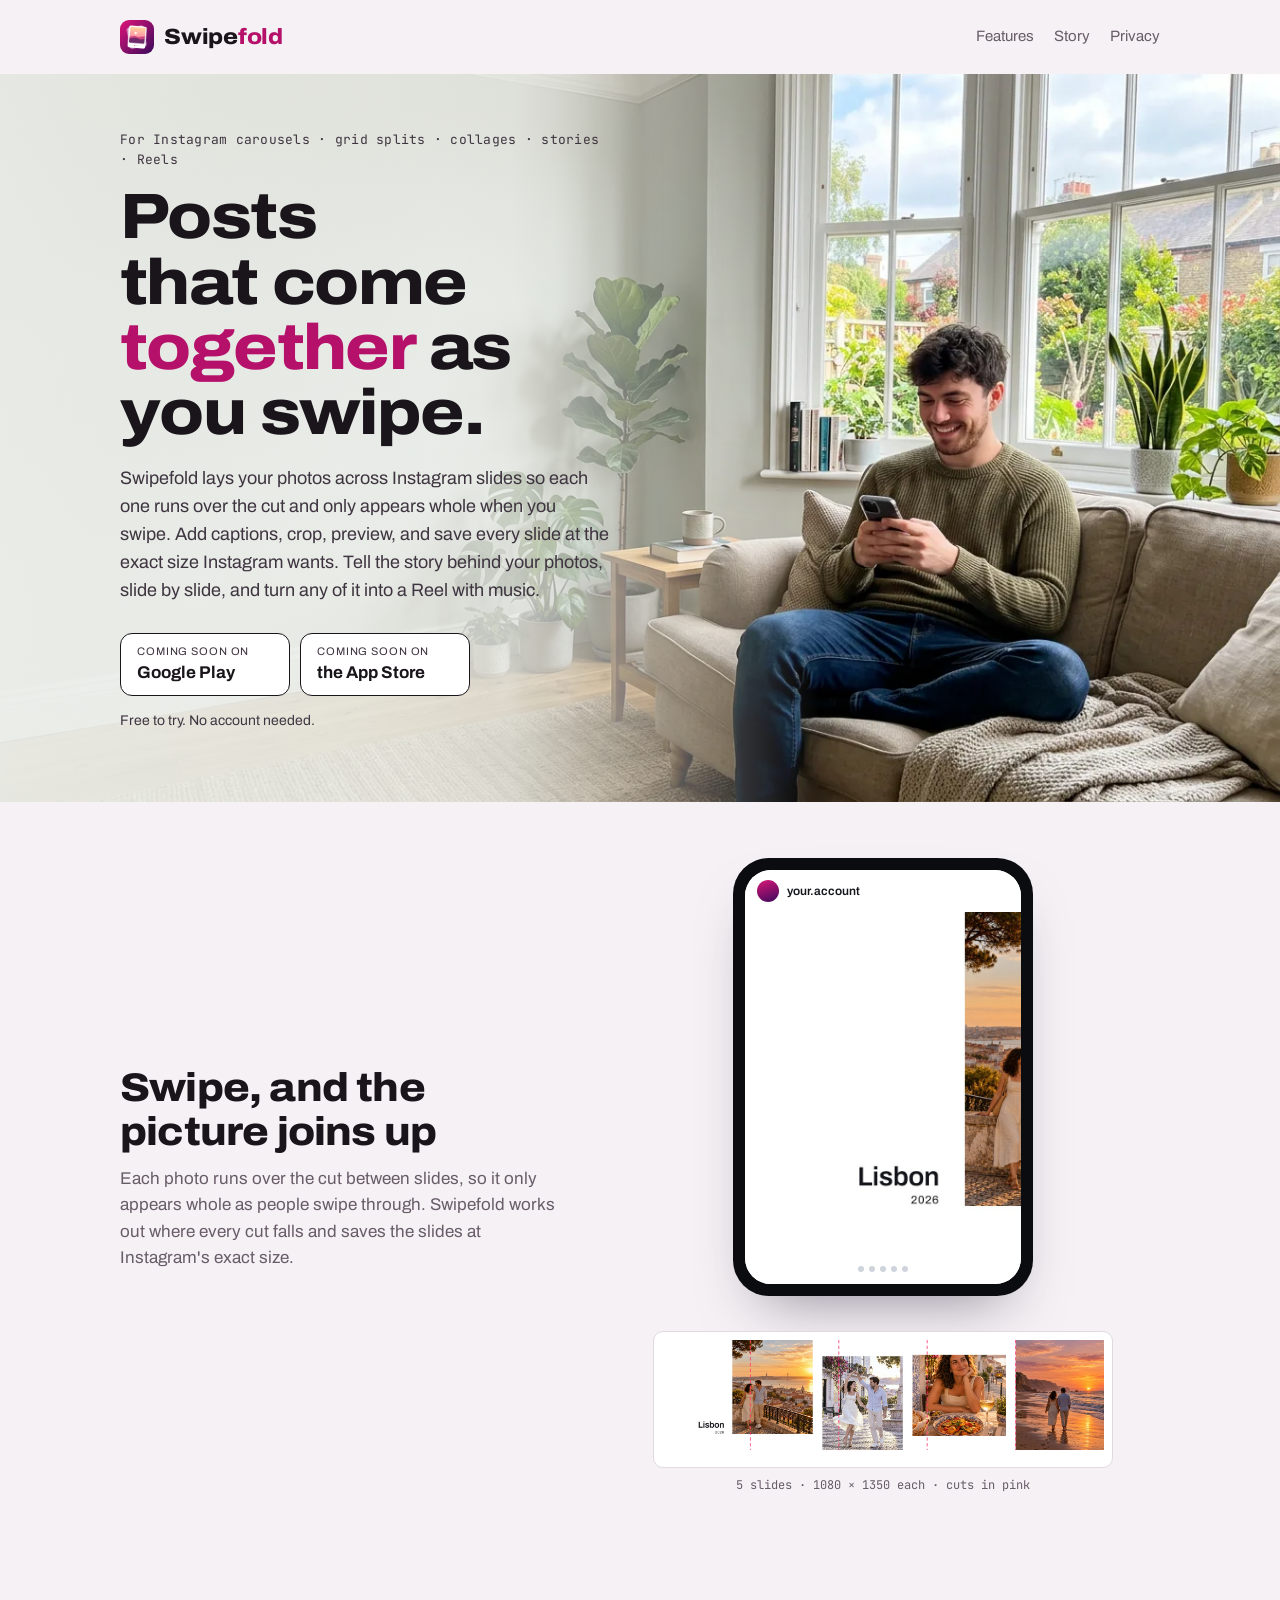
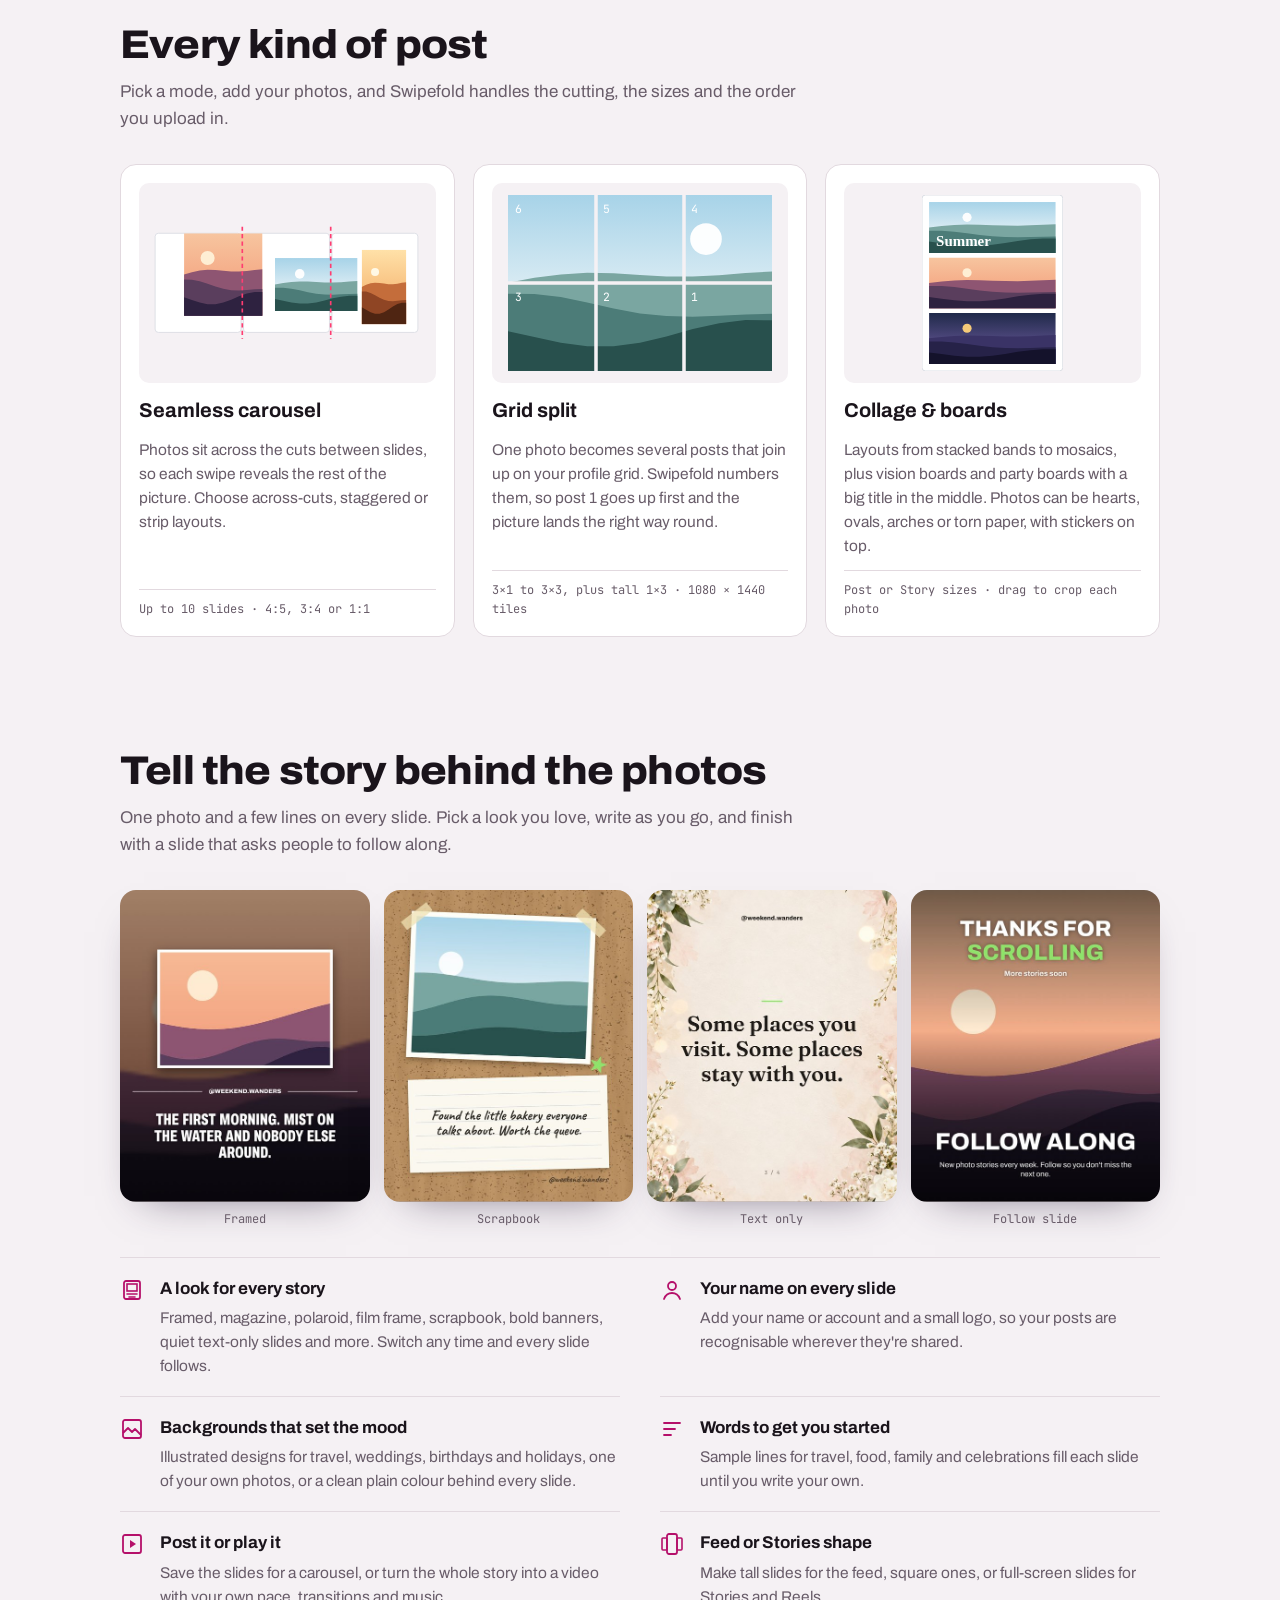
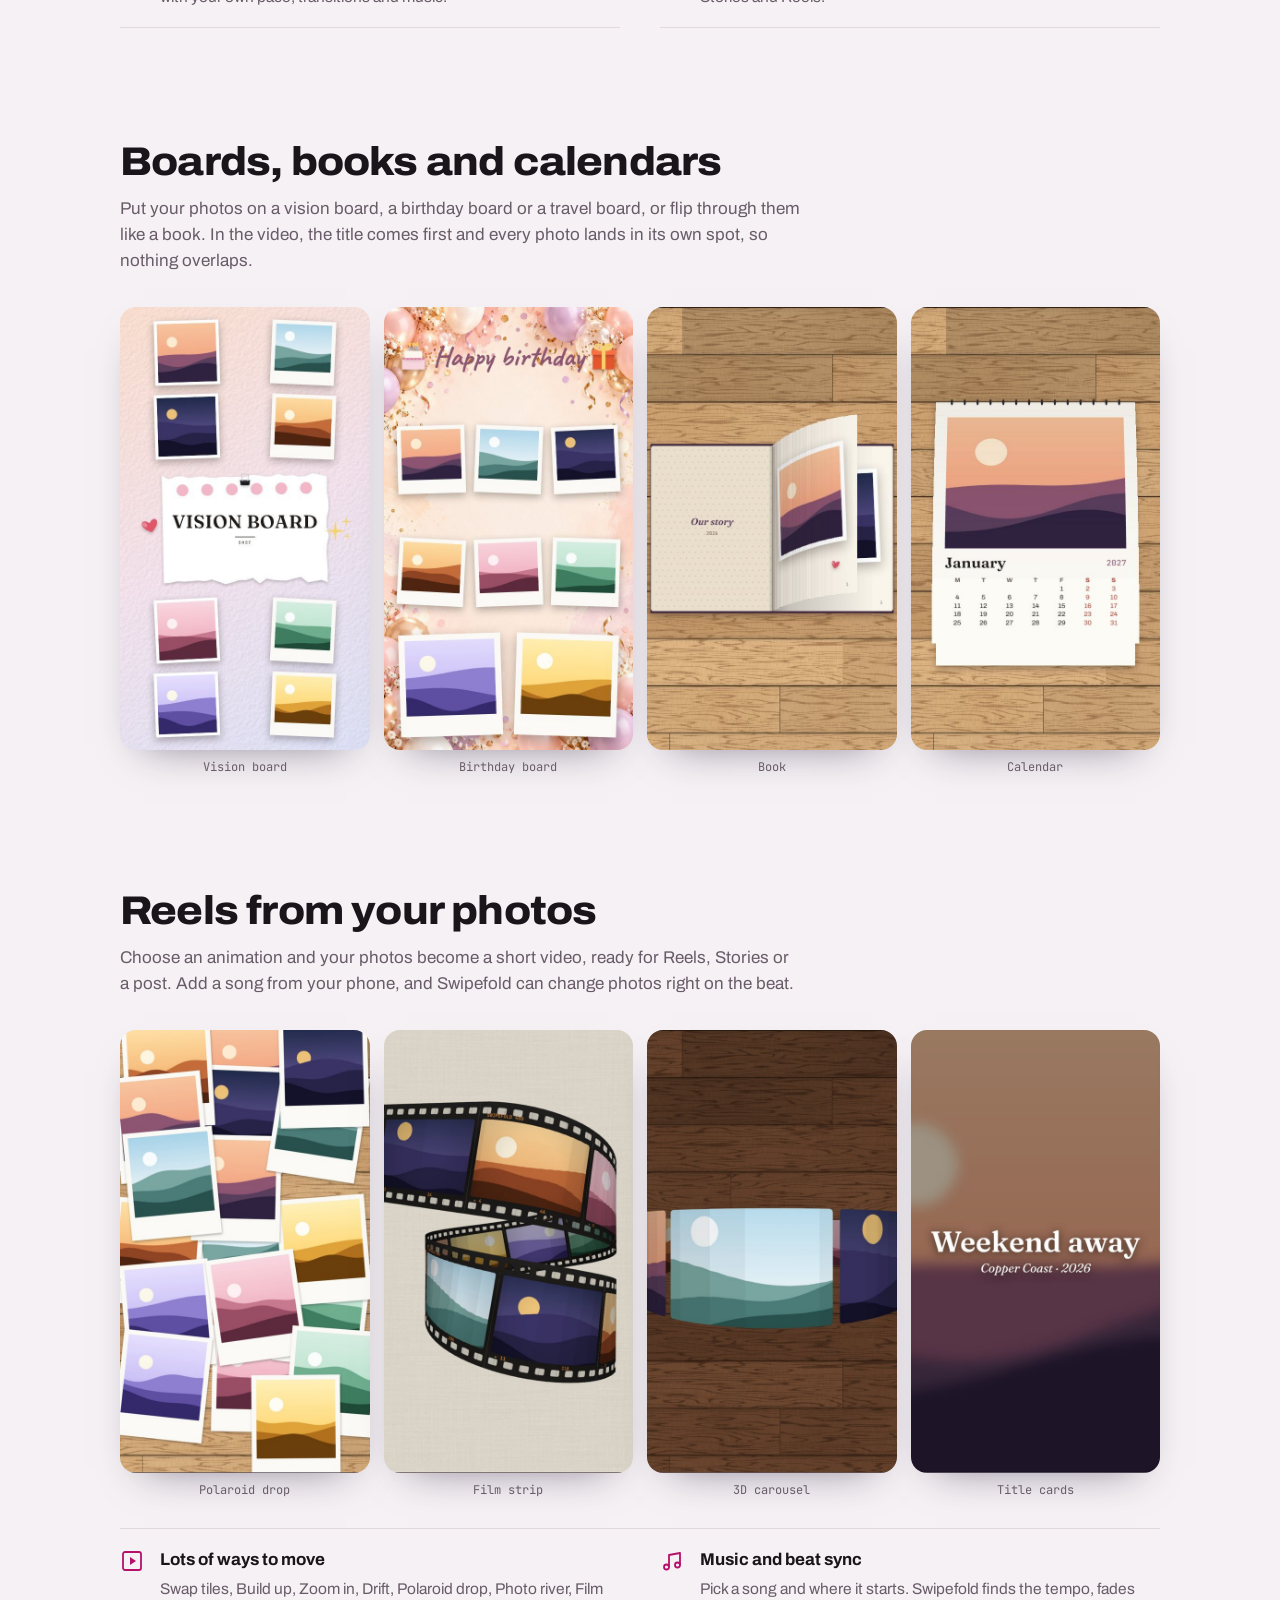
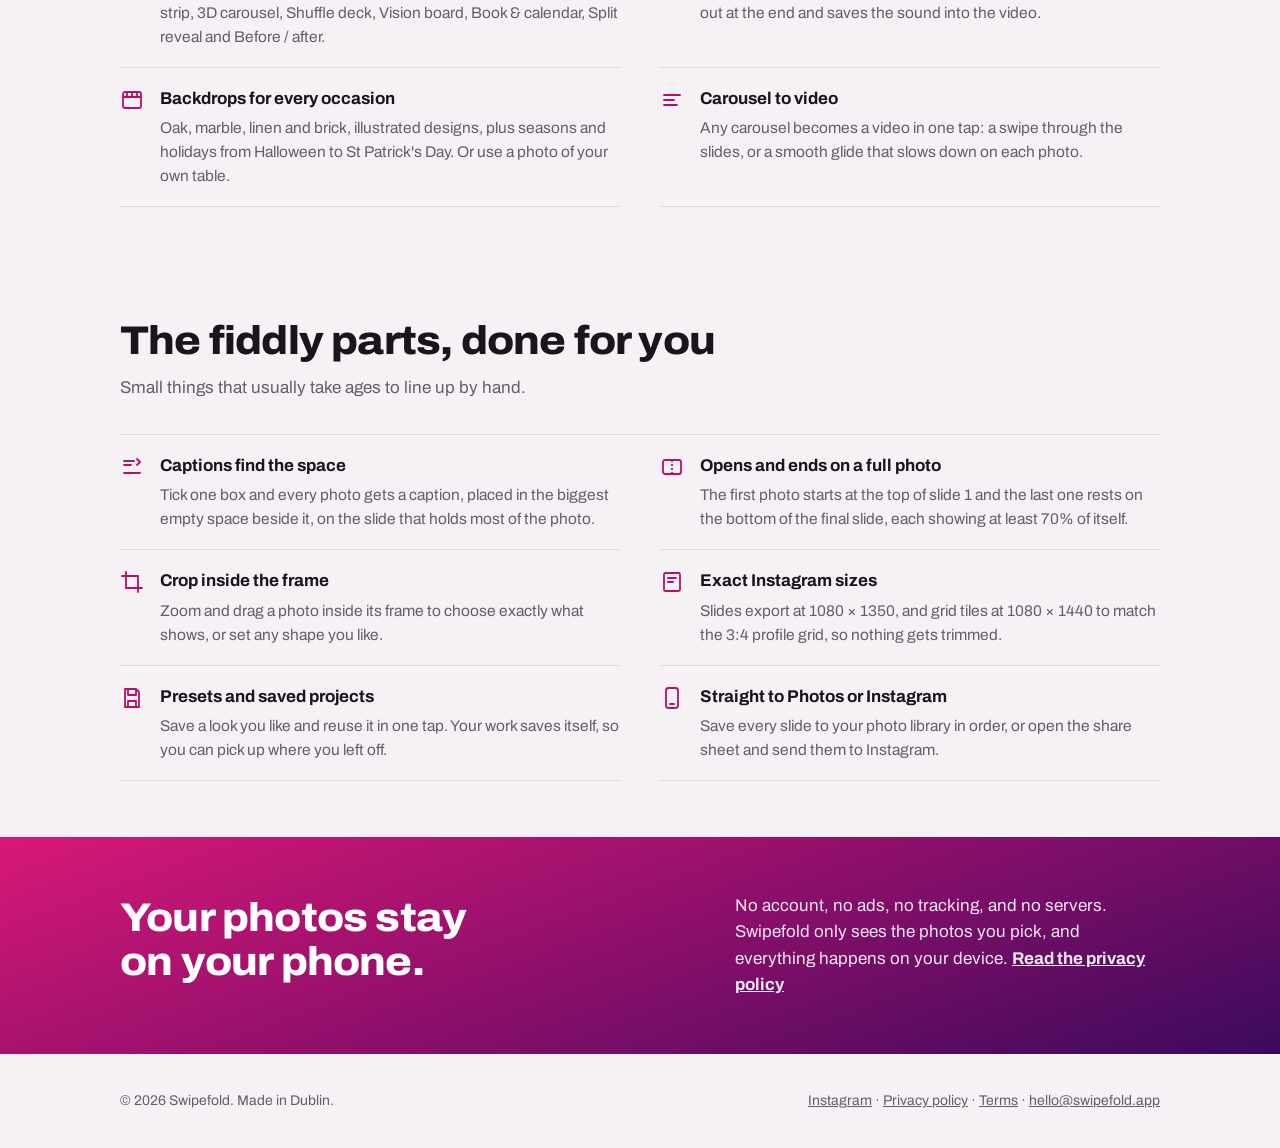
==== commit e0641a15: "Swipe demo: Lisbon photos at different heights with even gaps, title back on the first slide, full-p" ====
--- a/index.html
+++ b/index.html
@@ -46,10 +46,10 @@
   <div class="demo">
     <div class="phone" aria-hidden="true"><div class="screen">
       <div class="post-head"><i></i>your.account</div>
-      <div class="viewport"><div class="strip"><svg viewBox="0 0 5400 1350" preserveAspectRatio="none" role="img" aria-label="Five Instagram slides of a Lisbon trip, with photos running across the cuts between them"><image href="img/demo-lisbon.jpg?v=2" width="5400" height="1350" preserveAspectRatio="none"/></svg></div></div>
+      <div class="viewport"><div class="strip"><svg viewBox="0 0 5400 1350" preserveAspectRatio="none" role="img" aria-label="Five Instagram slides of a Lisbon trip, with photos running across the cuts between them"><image href="img/demo-lisbon.jpg?v=3" width="5400" height="1350" preserveAspectRatio="none"/></svg></div></div>
       <div class="dots"><b></b><b></b><b></b><b></b><b></b></div>
     </div></div>
-    <figure class="sheet"><div class="frame"><svg viewBox="0 0 5400 1350" role="img" aria-label="The same five slides laid side by side, with dashed lines where Instagram cuts them"><image href="img/demo-lisbon.jpg?v=2" width="5400" height="1350" preserveAspectRatio="none"/><line x1="1080" y1="0" x2="1080" y2="1350" stroke="#ff3d71" stroke-width="10" stroke-dasharray="40 30"/><line x1="2160" y1="0" x2="2160" y2="1350" stroke="#ff3d71" stroke-width="10" stroke-dasharray="40 30"/><line x1="3240" y1="0" x2="3240" y2="1350" stroke="#ff3d71" stroke-width="10" stroke-dasharray="40 30"/><line x1="4320" y1="0" x2="4320" y2="1350" stroke="#ff3d71" stroke-width="10" stroke-dasharray="40 30"/></svg></div><figcaption>5 slides · 1080 × 1350 each · cuts in pink</figcaption></figure>
+    <figure class="sheet"><div class="frame"><svg viewBox="0 0 5400 1350" role="img" aria-label="The same five slides laid side by side, with dashed lines where Instagram cuts them"><image href="img/demo-lisbon.jpg?v=3" width="5400" height="1350" preserveAspectRatio="none"/><line x1="1080" y1="0" x2="1080" y2="1350" stroke="#ff3d71" stroke-width="10" stroke-dasharray="40 30"/><line x1="2160" y1="0" x2="2160" y2="1350" stroke="#ff3d71" stroke-width="10" stroke-dasharray="40 30"/><line x1="3240" y1="0" x2="3240" y2="1350" stroke="#ff3d71" stroke-width="10" stroke-dasharray="40 30"/><line x1="4320" y1="0" x2="4320" y2="1350" stroke="#ff3d71" stroke-width="10" stroke-dasharray="40 30"/></svg></div><figcaption>5 slides · 1080 × 1350 each · cuts in pink</figcaption></figure>
   </div>
 </div></section>
 
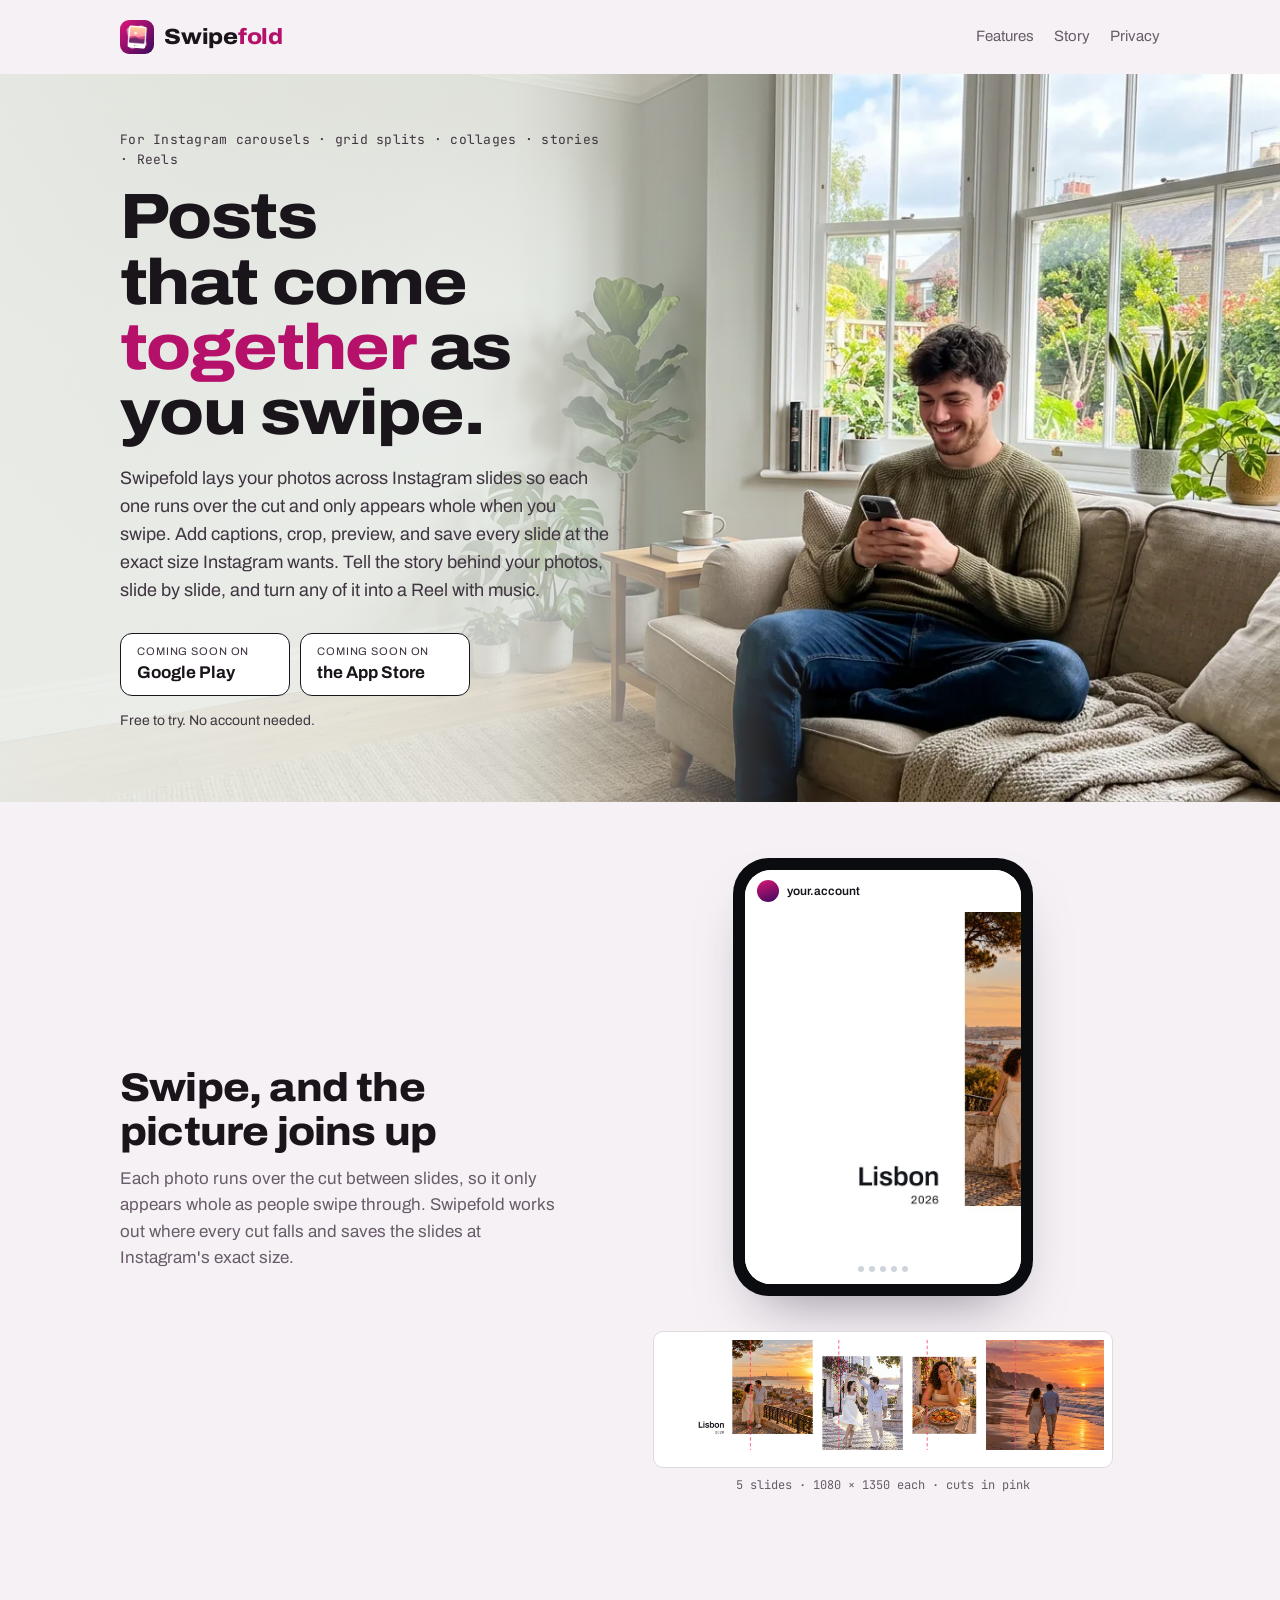
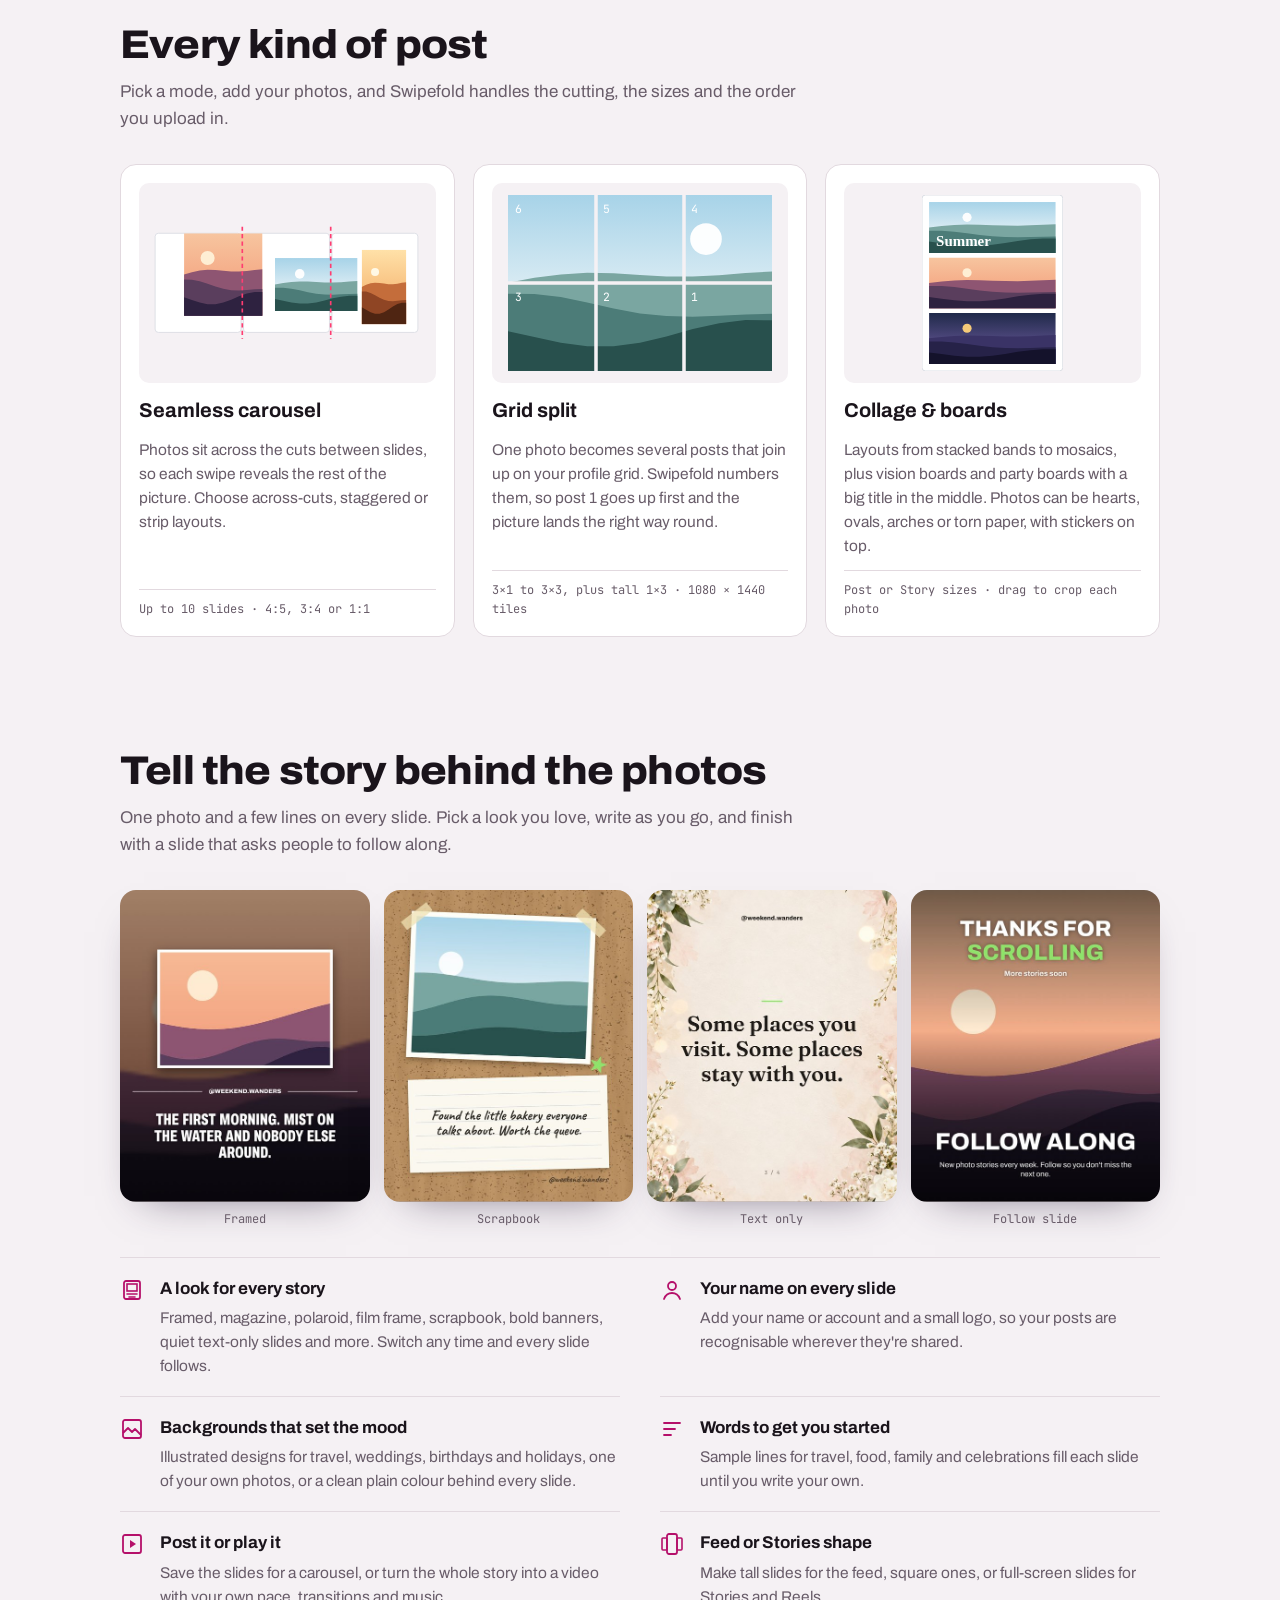
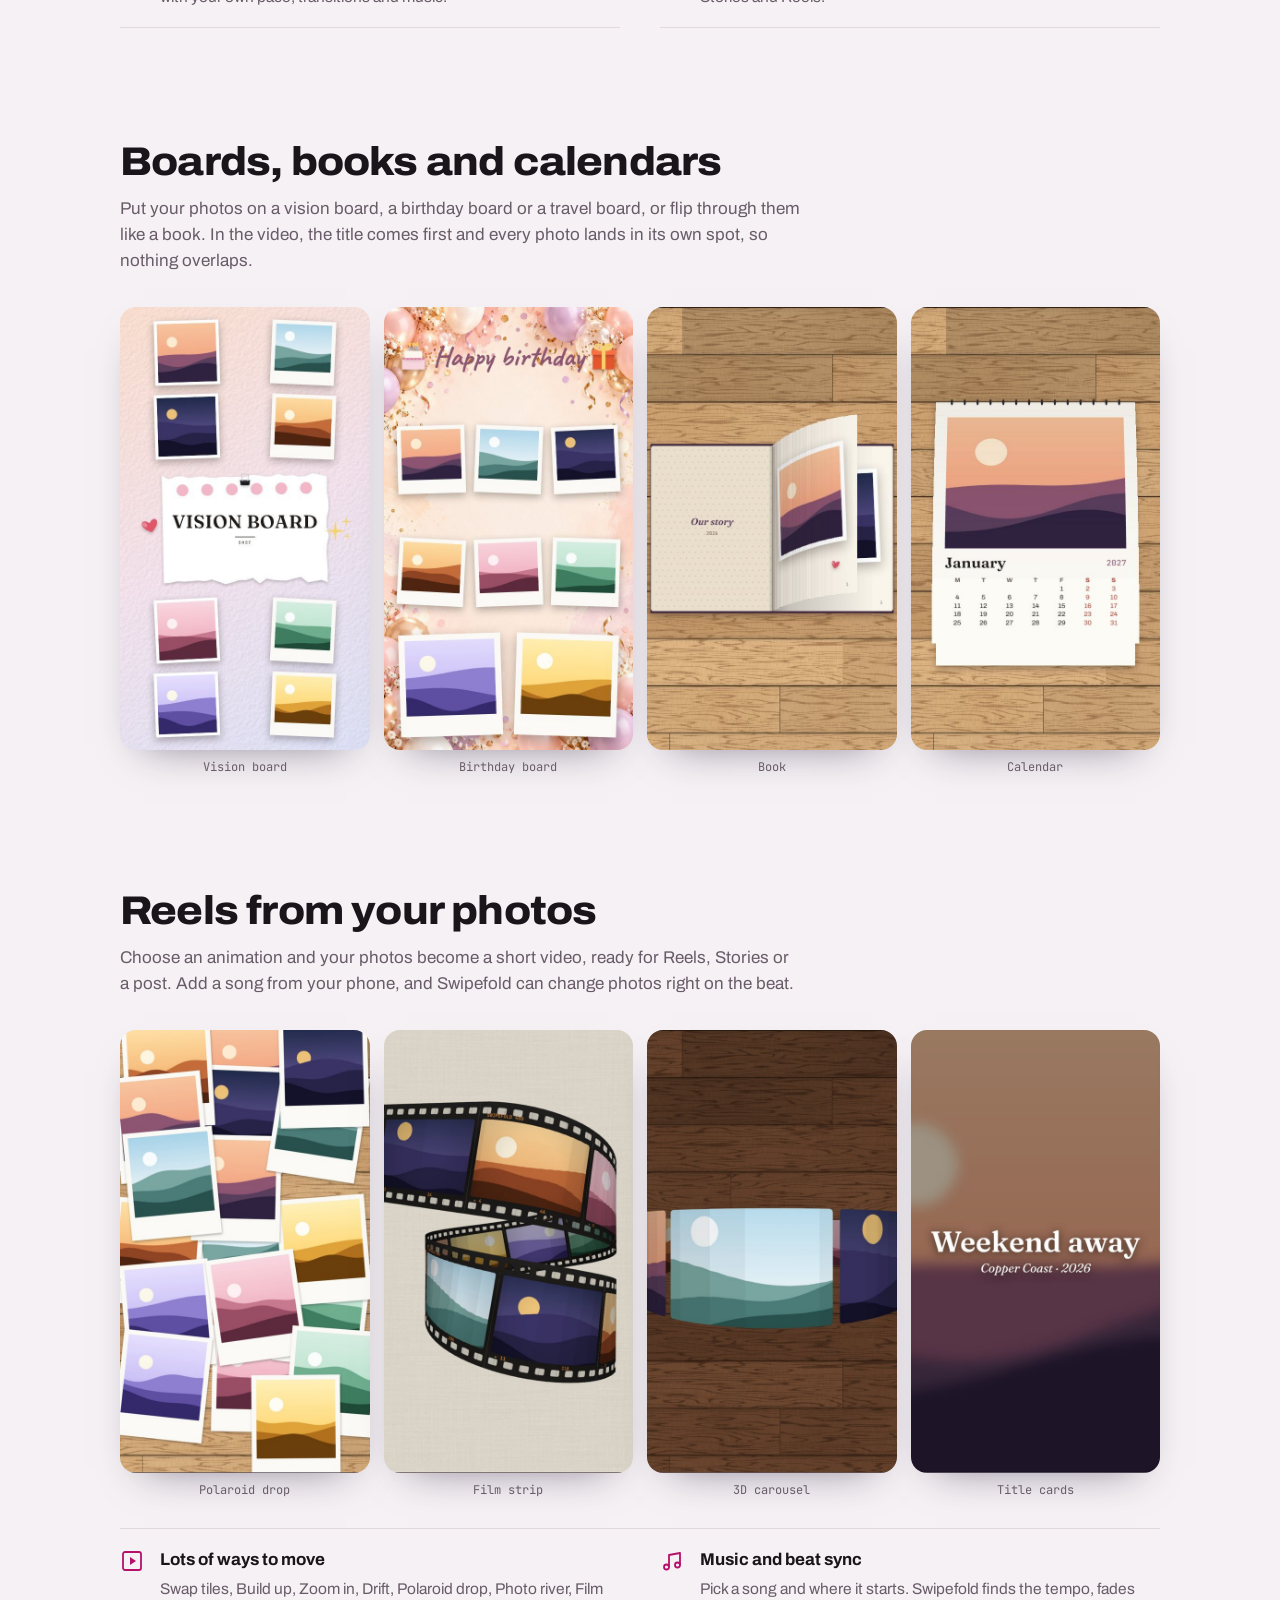
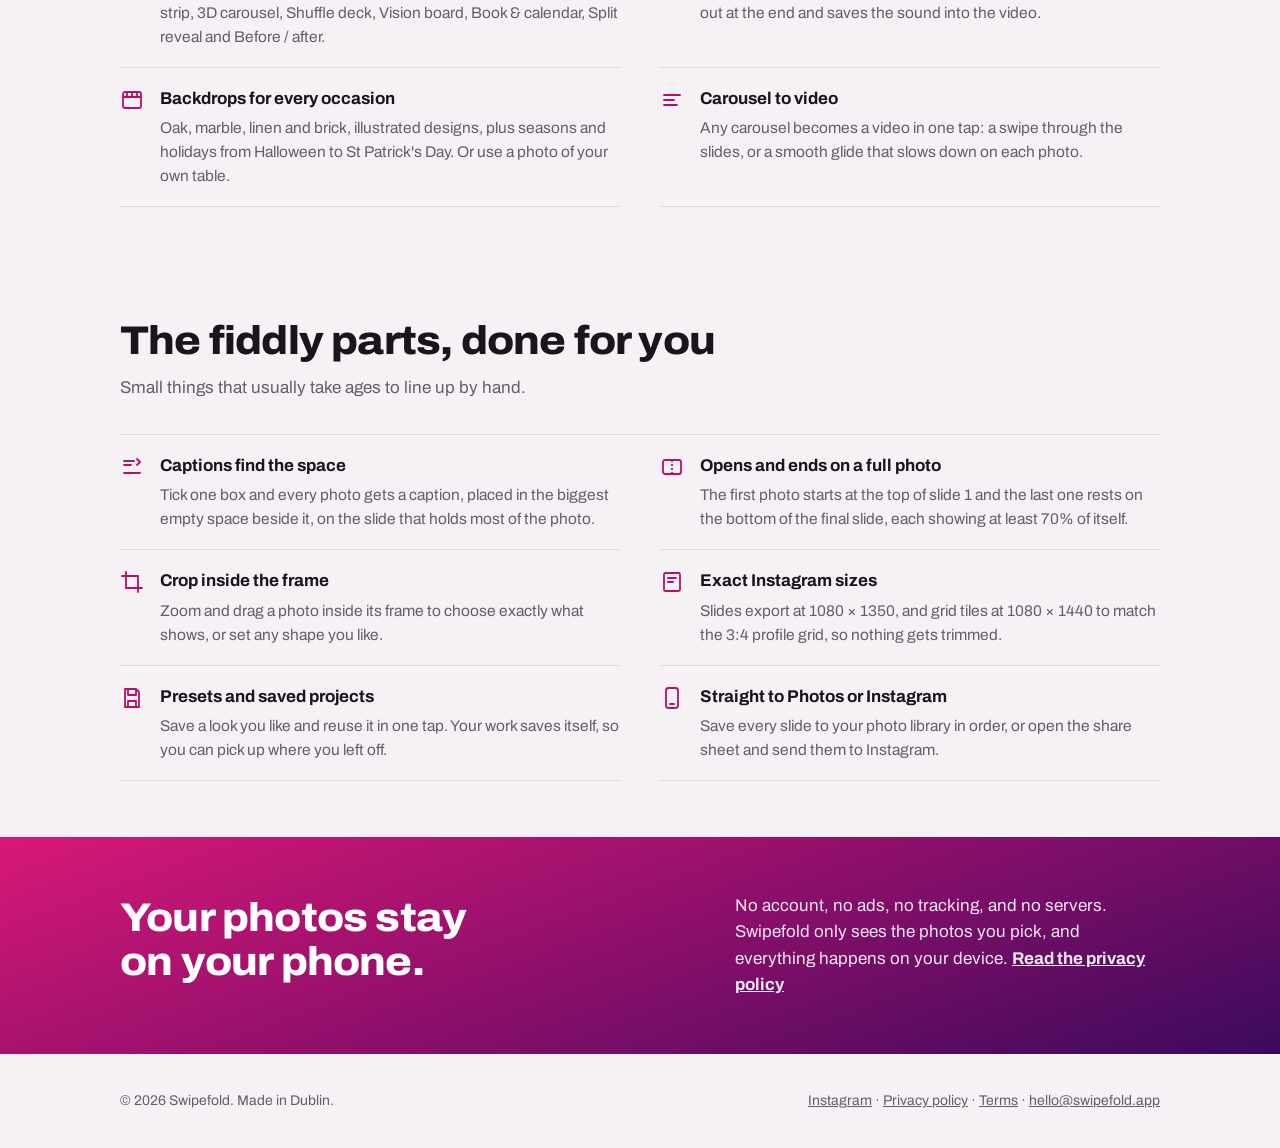
==== commit beb6e544: "Swipe demo: last photo crosses into the previous slide and fills the last one Co-Authored-By: Claude" ====
--- a/index.html
+++ b/index.html
@@ -46,10 +46,10 @@
   <div class="demo">
     <div class="phone" aria-hidden="true"><div class="screen">
       <div class="post-head"><i></i>your.account</div>
-      <div class="viewport"><div class="strip"><svg viewBox="0 0 5400 1350" preserveAspectRatio="none" role="img" aria-label="Five Instagram slides of a Lisbon trip, with photos running across the cuts between them"><image href="img/demo-lisbon.jpg?v=3" width="5400" height="1350" preserveAspectRatio="none"/></svg></div></div>
+      <div class="viewport"><div class="strip"><svg viewBox="0 0 5400 1350" preserveAspectRatio="none" role="img" aria-label="Five Instagram slides of a Lisbon trip, with photos running across the cuts between them"><image href="img/demo-lisbon.jpg?v=4" width="5400" height="1350" preserveAspectRatio="none"/></svg></div></div>
       <div class="dots"><b></b><b></b><b></b><b></b><b></b></div>
     </div></div>
-    <figure class="sheet"><div class="frame"><svg viewBox="0 0 5400 1350" role="img" aria-label="The same five slides laid side by side, with dashed lines where Instagram cuts them"><image href="img/demo-lisbon.jpg?v=3" width="5400" height="1350" preserveAspectRatio="none"/><line x1="1080" y1="0" x2="1080" y2="1350" stroke="#ff3d71" stroke-width="10" stroke-dasharray="40 30"/><line x1="2160" y1="0" x2="2160" y2="1350" stroke="#ff3d71" stroke-width="10" stroke-dasharray="40 30"/><line x1="3240" y1="0" x2="3240" y2="1350" stroke="#ff3d71" stroke-width="10" stroke-dasharray="40 30"/><line x1="4320" y1="0" x2="4320" y2="1350" stroke="#ff3d71" stroke-width="10" stroke-dasharray="40 30"/></svg></div><figcaption>5 slides · 1080 × 1350 each · cuts in pink</figcaption></figure>
+    <figure class="sheet"><div class="frame"><svg viewBox="0 0 5400 1350" role="img" aria-label="The same five slides laid side by side, with dashed lines where Instagram cuts them"><image href="img/demo-lisbon.jpg?v=4" width="5400" height="1350" preserveAspectRatio="none"/><line x1="1080" y1="0" x2="1080" y2="1350" stroke="#ff3d71" stroke-width="10" stroke-dasharray="40 30"/><line x1="2160" y1="0" x2="2160" y2="1350" stroke="#ff3d71" stroke-width="10" stroke-dasharray="40 30"/><line x1="3240" y1="0" x2="3240" y2="1350" stroke="#ff3d71" stroke-width="10" stroke-dasharray="40 30"/><line x1="4320" y1="0" x2="4320" y2="1350" stroke="#ff3d71" stroke-width="10" stroke-dasharray="40 30"/></svg></div><figcaption>5 slides · 1080 × 1350 each · cuts in pink</figcaption></figure>
   </div>
 </div></section>
 
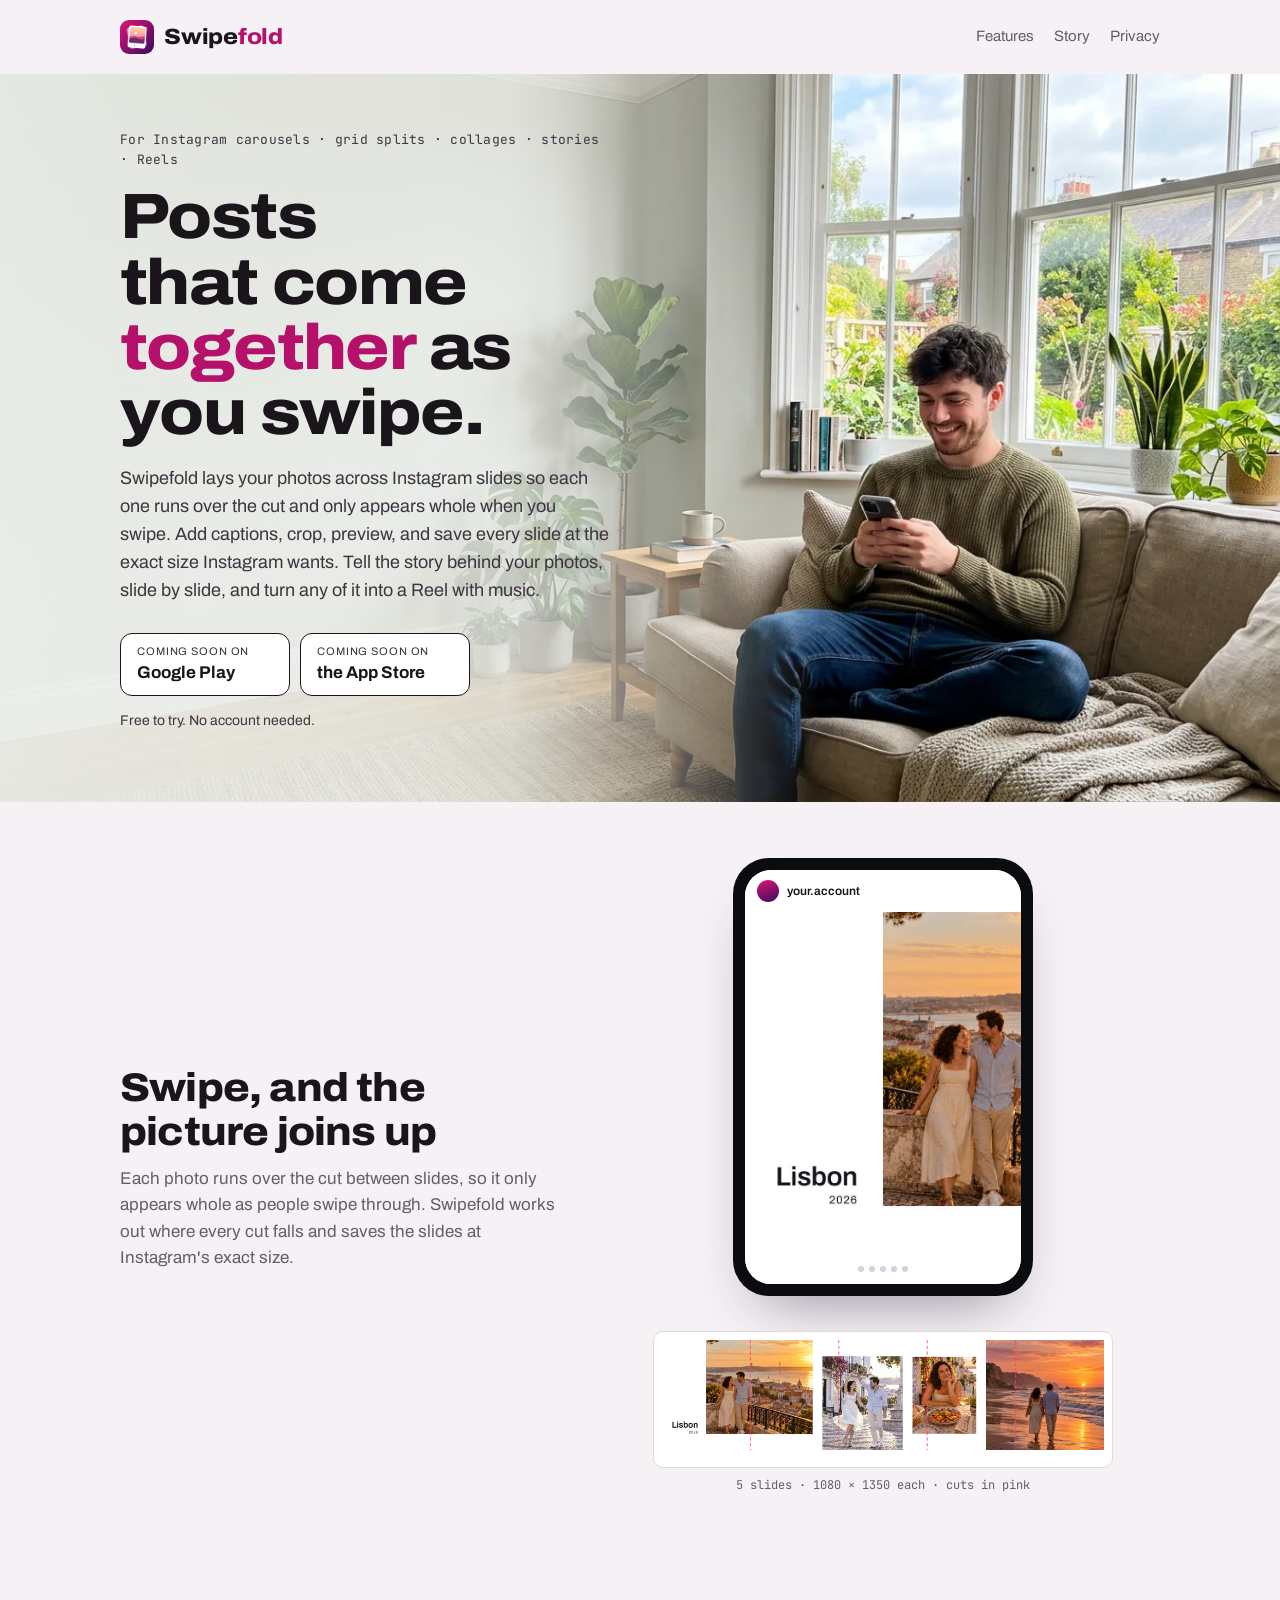
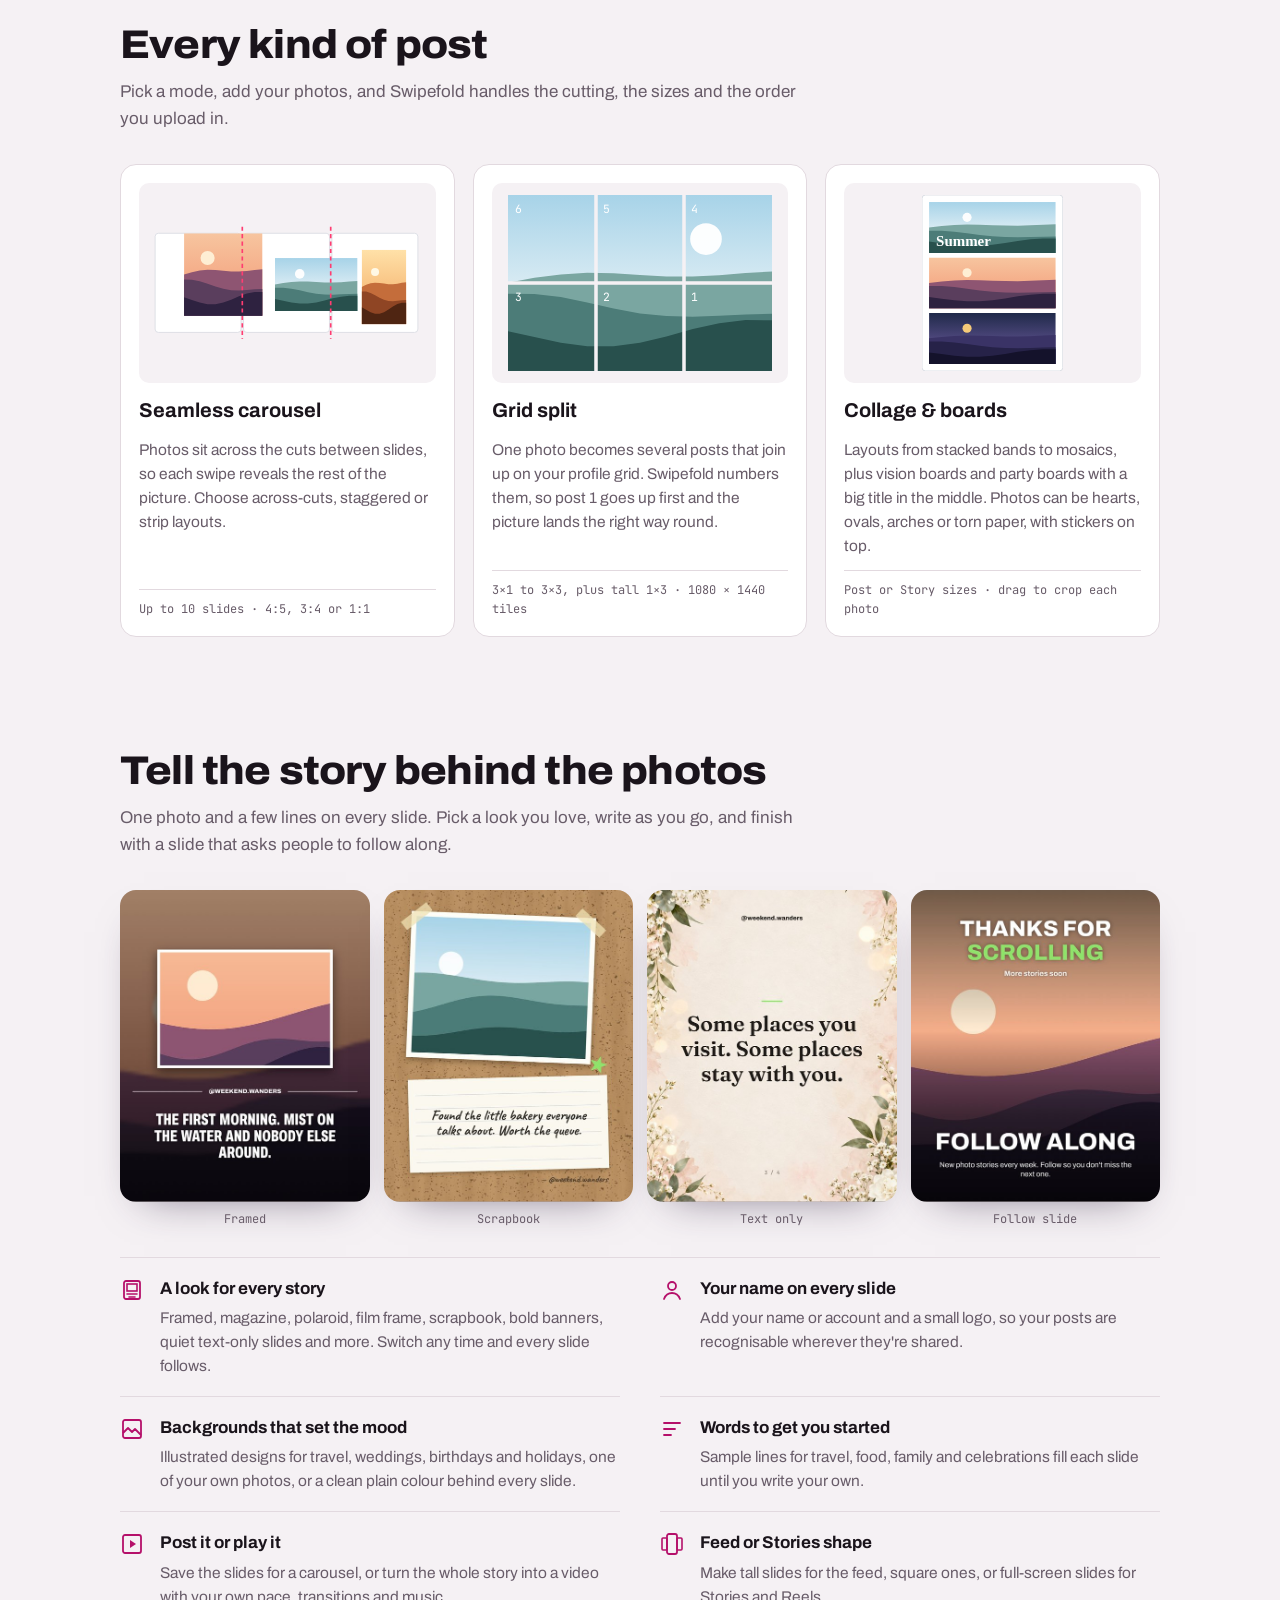
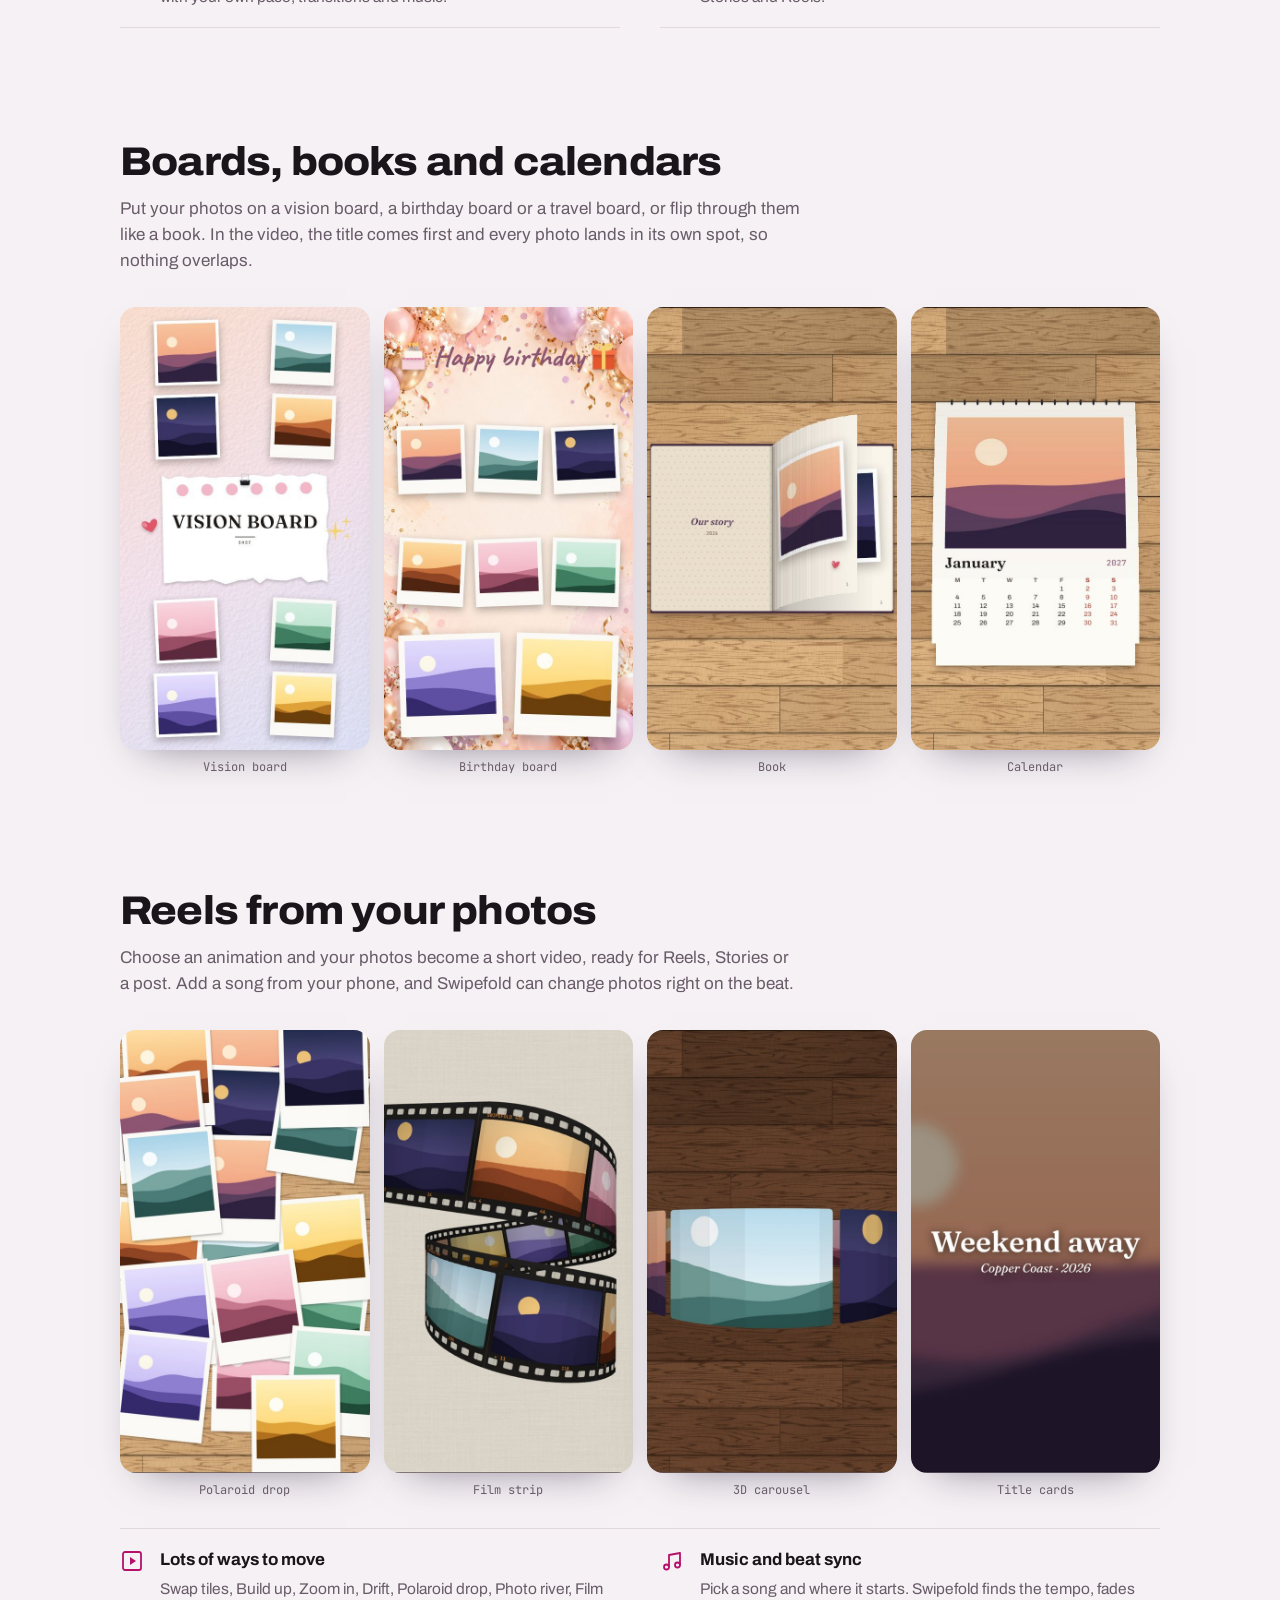
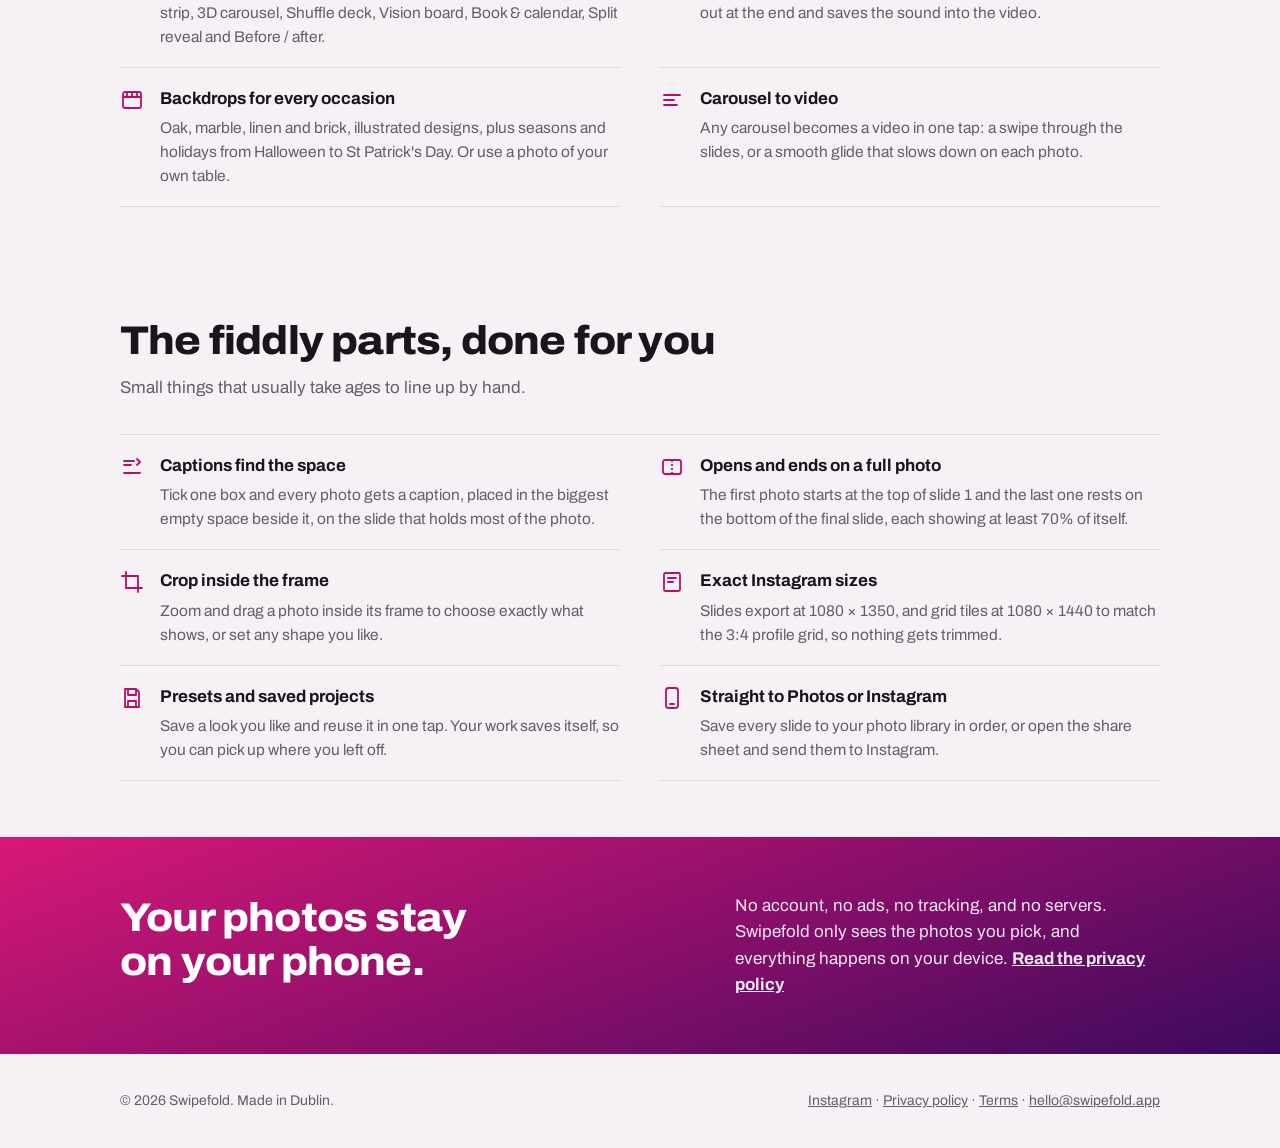
==== commit cb2eb757: "Swipe demo: the Lisbon couple sits on the first slide Co-Authored-By: Claude Opus 5.5 <noreply@anthr" ====
--- a/index.html
+++ b/index.html
@@ -46,10 +46,10 @@
   <div class="demo">
     <div class="phone" aria-hidden="true"><div class="screen">
       <div class="post-head"><i></i>your.account</div>
-      <div class="viewport"><div class="strip"><svg viewBox="0 0 5400 1350" preserveAspectRatio="none" role="img" aria-label="Five Instagram slides of a Lisbon trip, with photos running across the cuts between them"><image href="img/demo-lisbon.jpg?v=4" width="5400" height="1350" preserveAspectRatio="none"/></svg></div></div>
+      <div class="viewport"><div class="strip"><svg viewBox="0 0 5400 1350" preserveAspectRatio="none" role="img" aria-label="Five Instagram slides of a Lisbon trip, with photos running across the cuts between them"><image href="img/demo-lisbon.jpg?v=5" width="5400" height="1350" preserveAspectRatio="none"/></svg></div></div>
       <div class="dots"><b></b><b></b><b></b><b></b><b></b></div>
     </div></div>
-    <figure class="sheet"><div class="frame"><svg viewBox="0 0 5400 1350" role="img" aria-label="The same five slides laid side by side, with dashed lines where Instagram cuts them"><image href="img/demo-lisbon.jpg?v=4" width="5400" height="1350" preserveAspectRatio="none"/><line x1="1080" y1="0" x2="1080" y2="1350" stroke="#ff3d71" stroke-width="10" stroke-dasharray="40 30"/><line x1="2160" y1="0" x2="2160" y2="1350" stroke="#ff3d71" stroke-width="10" stroke-dasharray="40 30"/><line x1="3240" y1="0" x2="3240" y2="1350" stroke="#ff3d71" stroke-width="10" stroke-dasharray="40 30"/><line x1="4320" y1="0" x2="4320" y2="1350" stroke="#ff3d71" stroke-width="10" stroke-dasharray="40 30"/></svg></div><figcaption>5 slides · 1080 × 1350 each · cuts in pink</figcaption></figure>
+    <figure class="sheet"><div class="frame"><svg viewBox="0 0 5400 1350" role="img" aria-label="The same five slides laid side by side, with dashed lines where Instagram cuts them"><image href="img/demo-lisbon.jpg?v=5" width="5400" height="1350" preserveAspectRatio="none"/><line x1="1080" y1="0" x2="1080" y2="1350" stroke="#ff3d71" stroke-width="10" stroke-dasharray="40 30"/><line x1="2160" y1="0" x2="2160" y2="1350" stroke="#ff3d71" stroke-width="10" stroke-dasharray="40 30"/><line x1="3240" y1="0" x2="3240" y2="1350" stroke="#ff3d71" stroke-width="10" stroke-dasharray="40 30"/><line x1="4320" y1="0" x2="4320" y2="1350" stroke="#ff3d71" stroke-width="10" stroke-dasharray="40 30"/></svg></div><figcaption>5 slides · 1080 × 1350 each · cuts in pink</figcaption></figure>
   </div>
 </div></section>
 
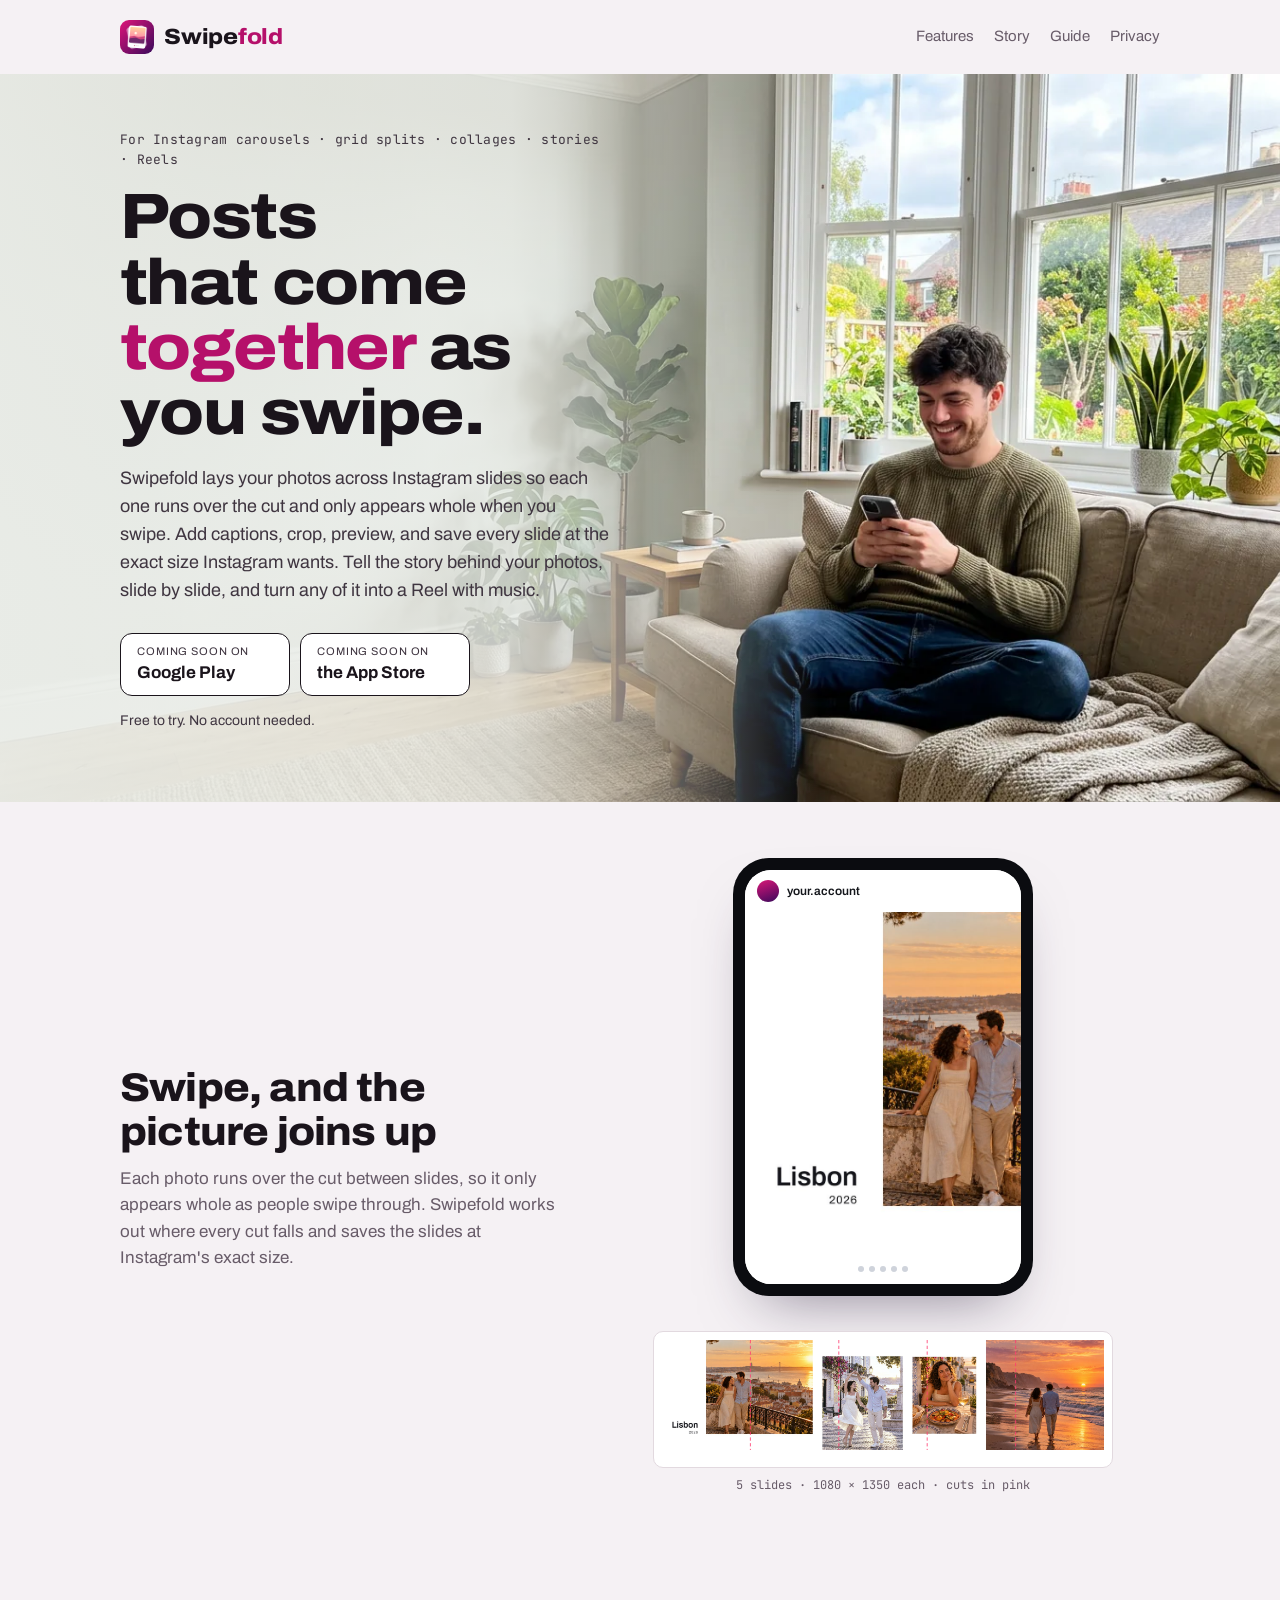
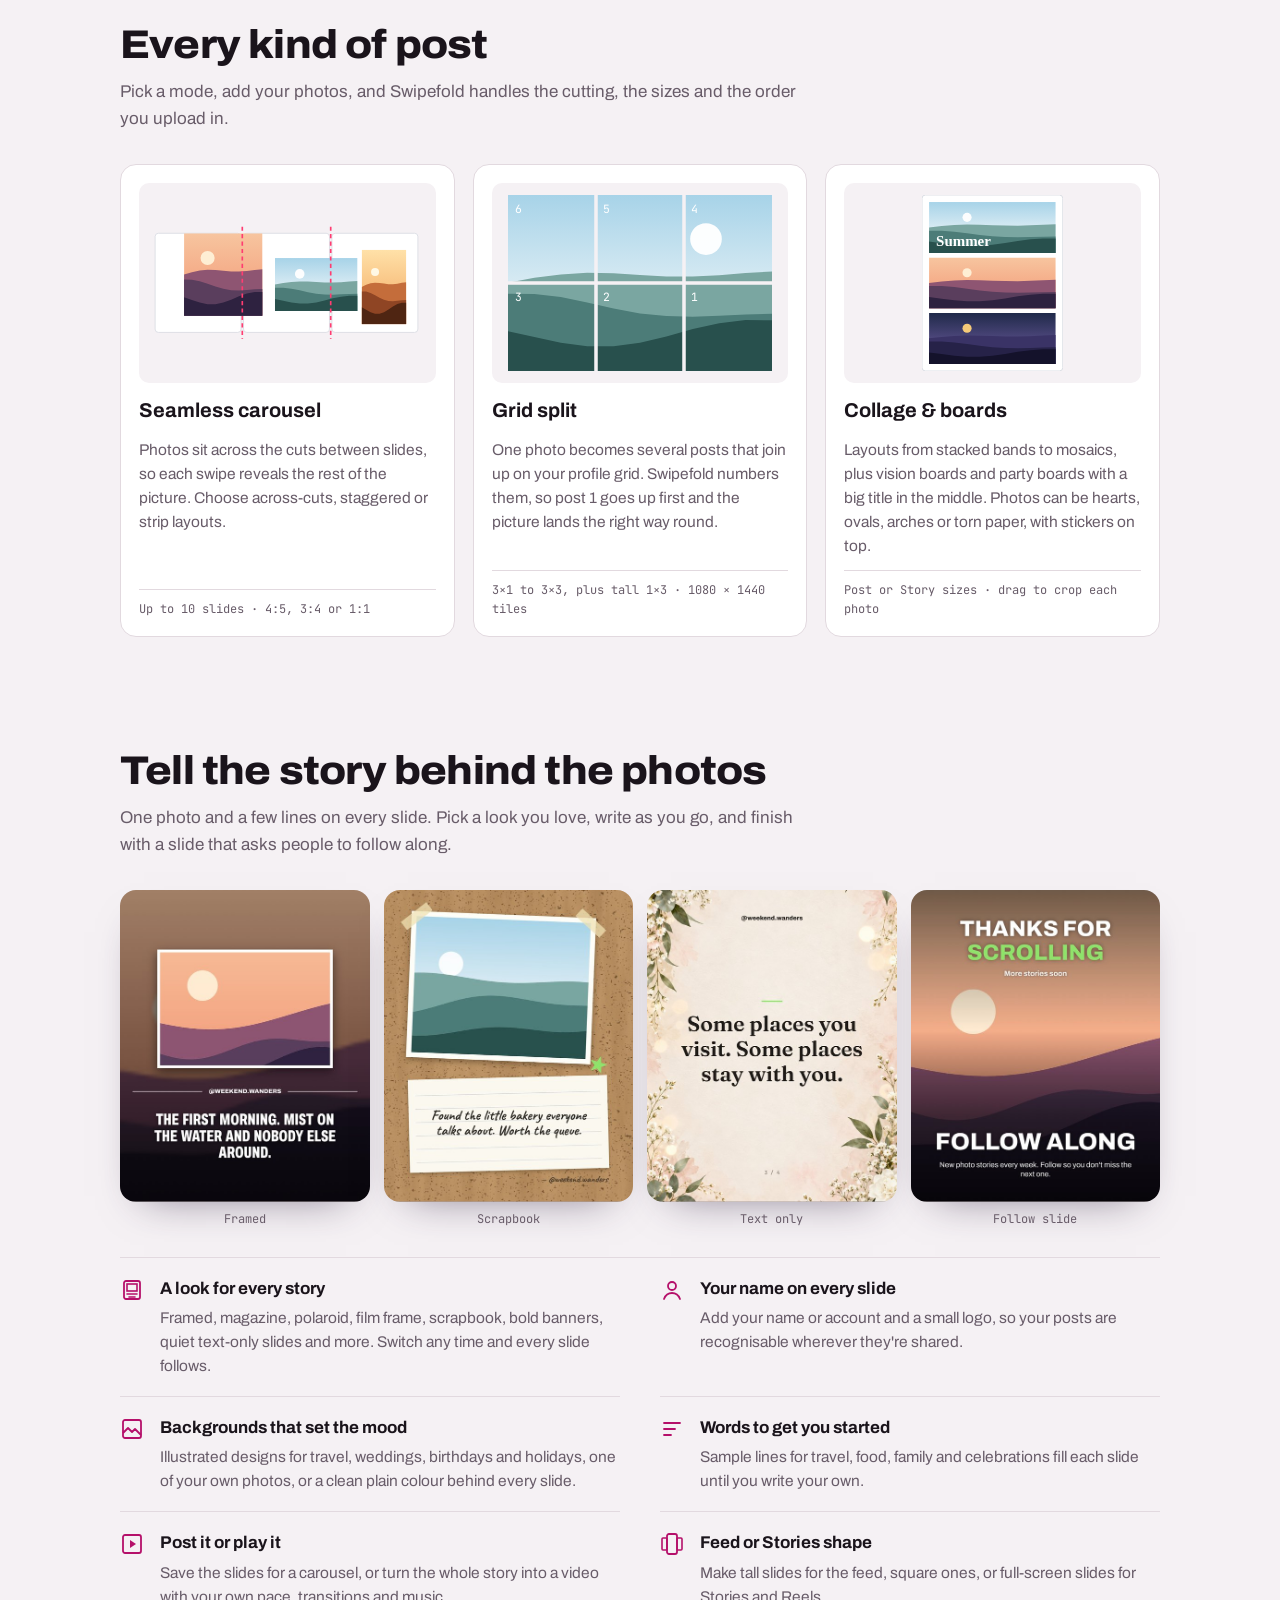
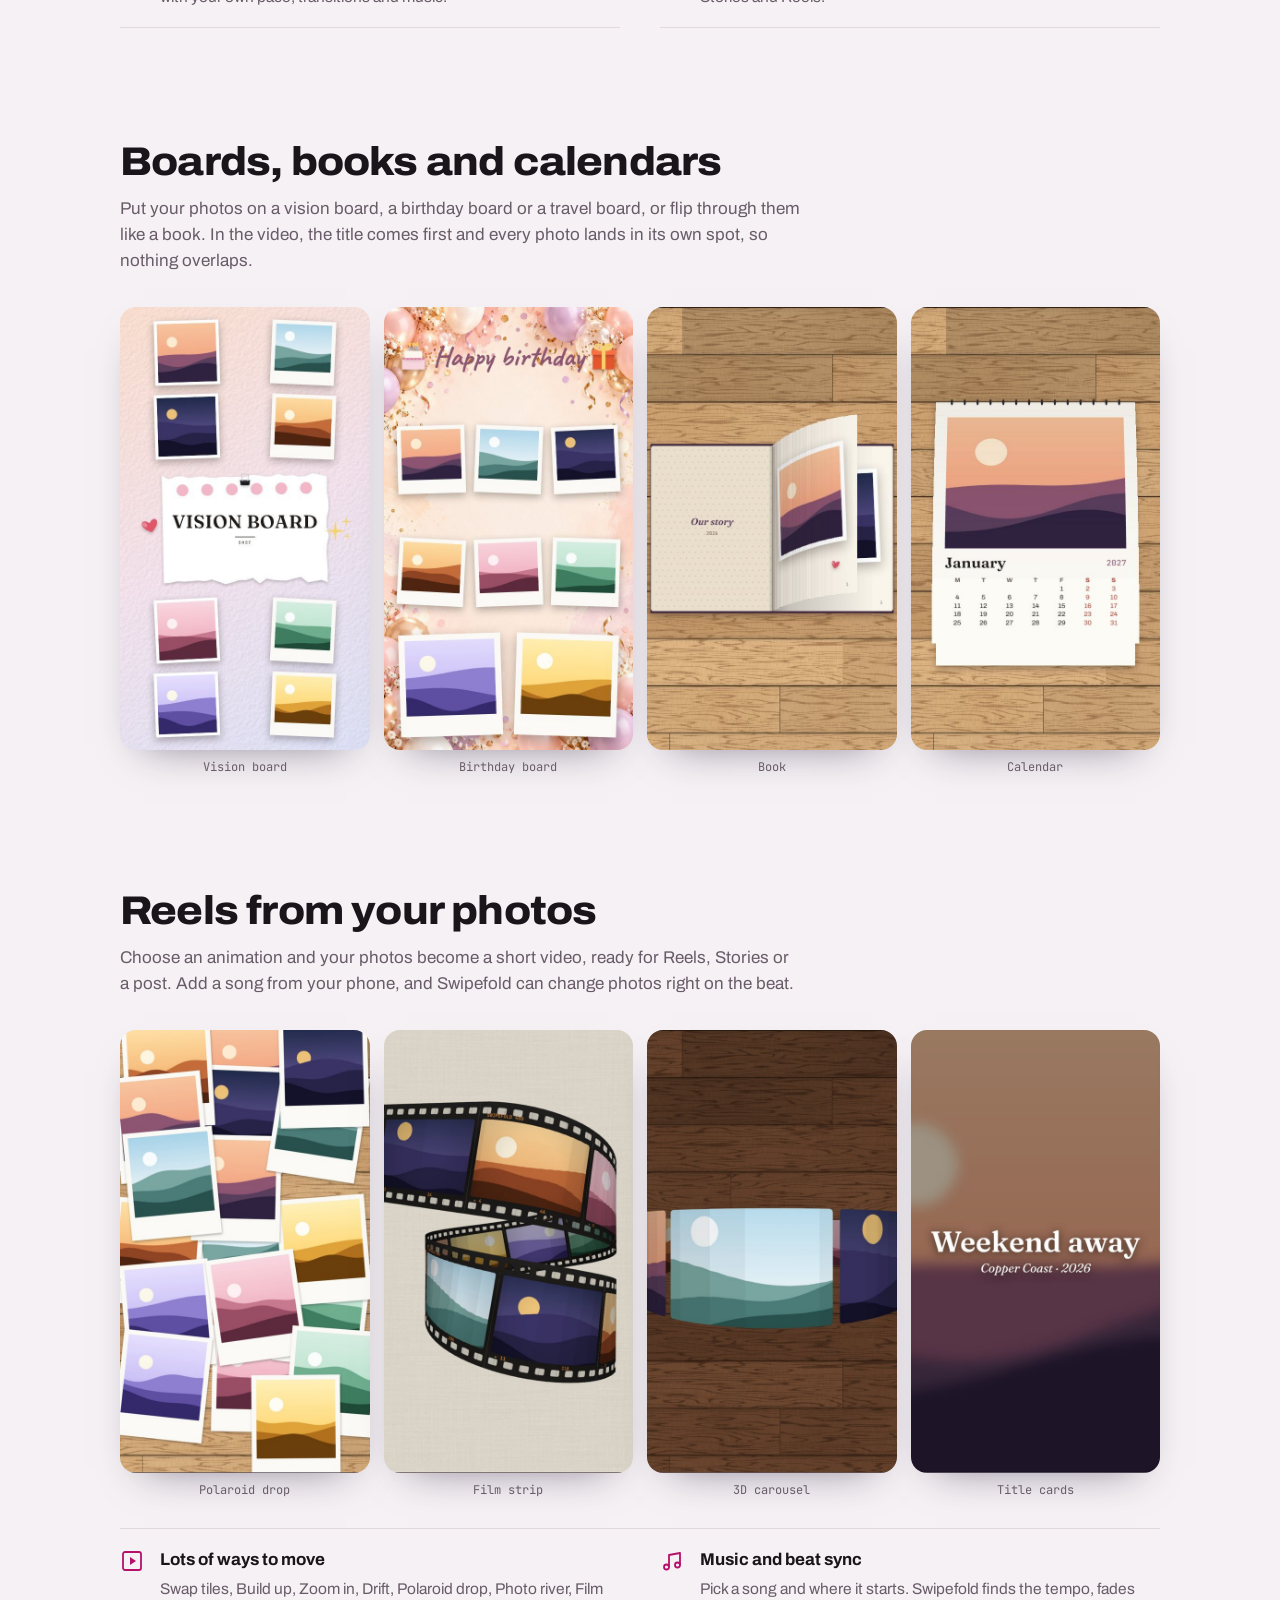
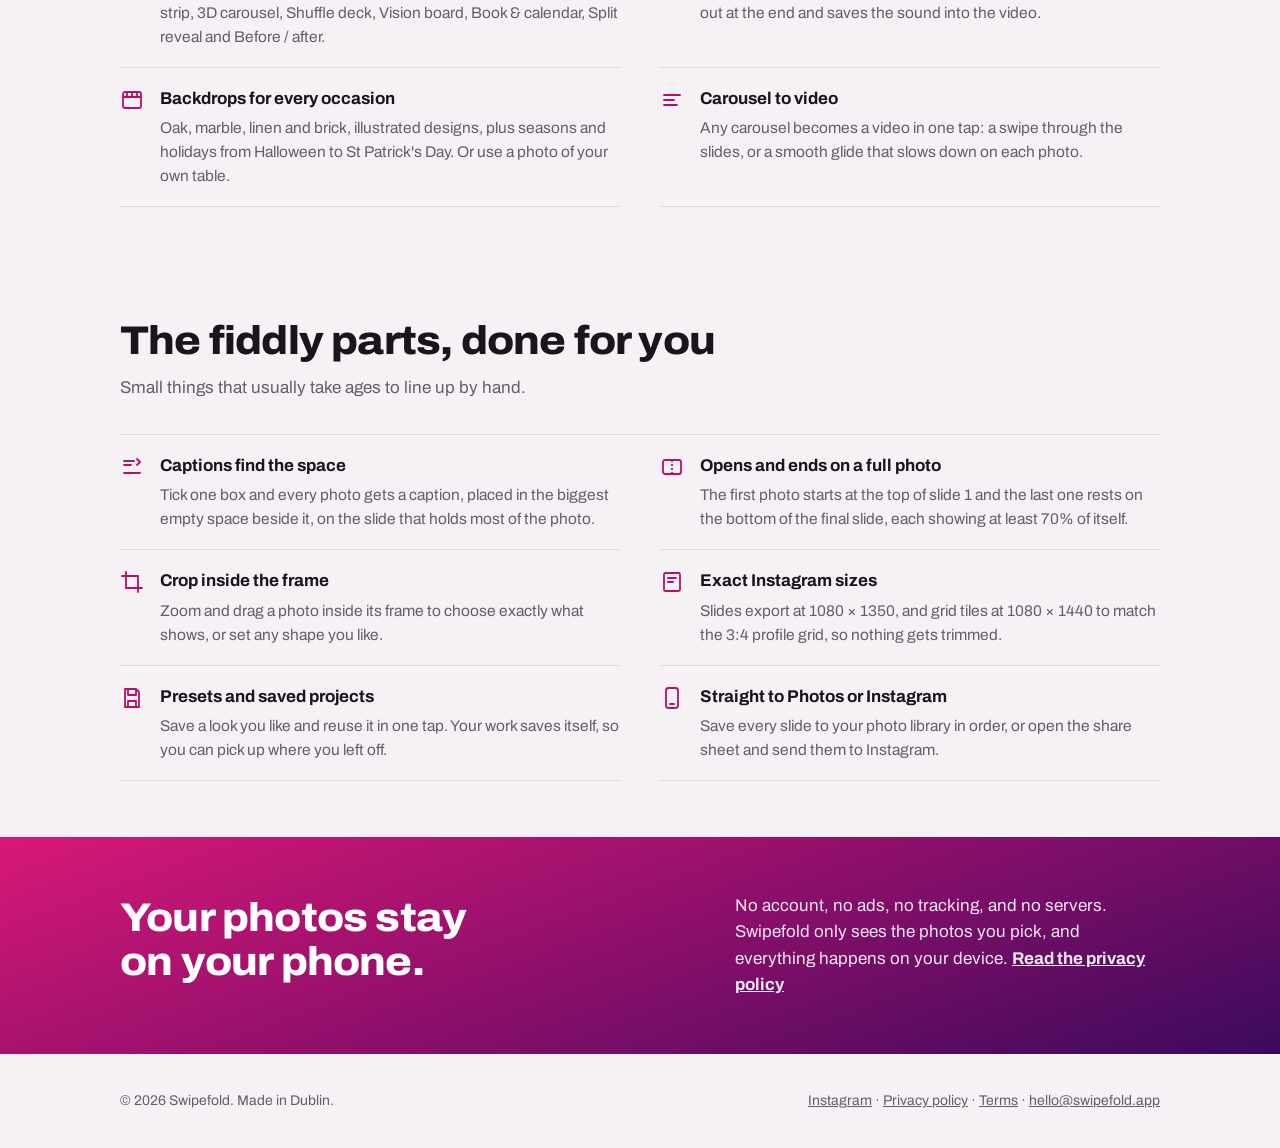
==== commit 2f77c017: "Guide: How I made this Lisbon carousel in 3 minutes (step-by-step with real screens, HowTo markup); " ====
--- a/index.html
+++ b/index.html
@@ -17,7 +17,7 @@
 <body>
 <header class="top"><div class="wrap">
   <a class="logo" href="./"><img src="apple-touch-icon.png" alt=""><span class="wm">Swipe<span>fold</span></span></a>
-  <nav><a href="./#modes">Features</a><a href="./#story">Story</a><a href="privacy.html">Privacy</a></nav>
+  <nav><a href="./#modes">Features</a><a href="./#story">Story</a><a href="how-i-made-a-carousel.html">Guide</a><a href="privacy.html">Privacy</a></nav>
 </div></header>
 
 <main>
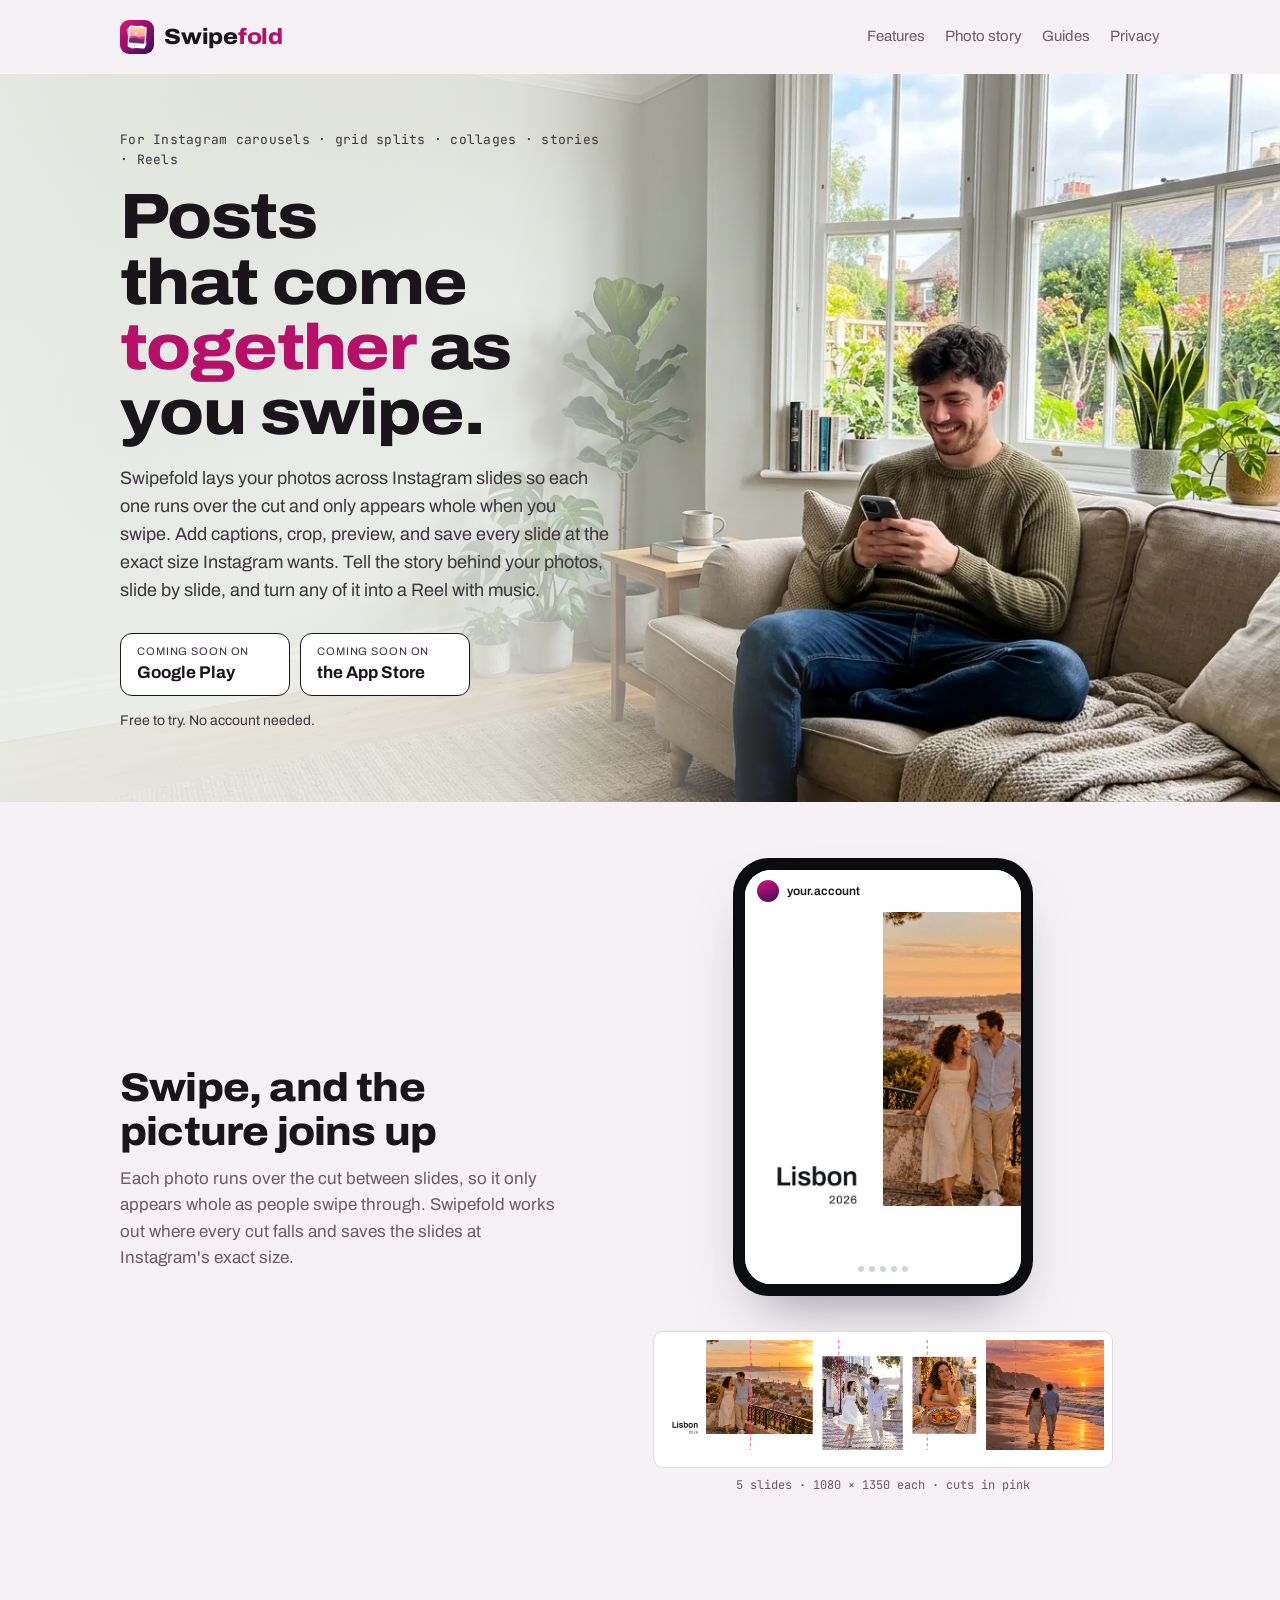
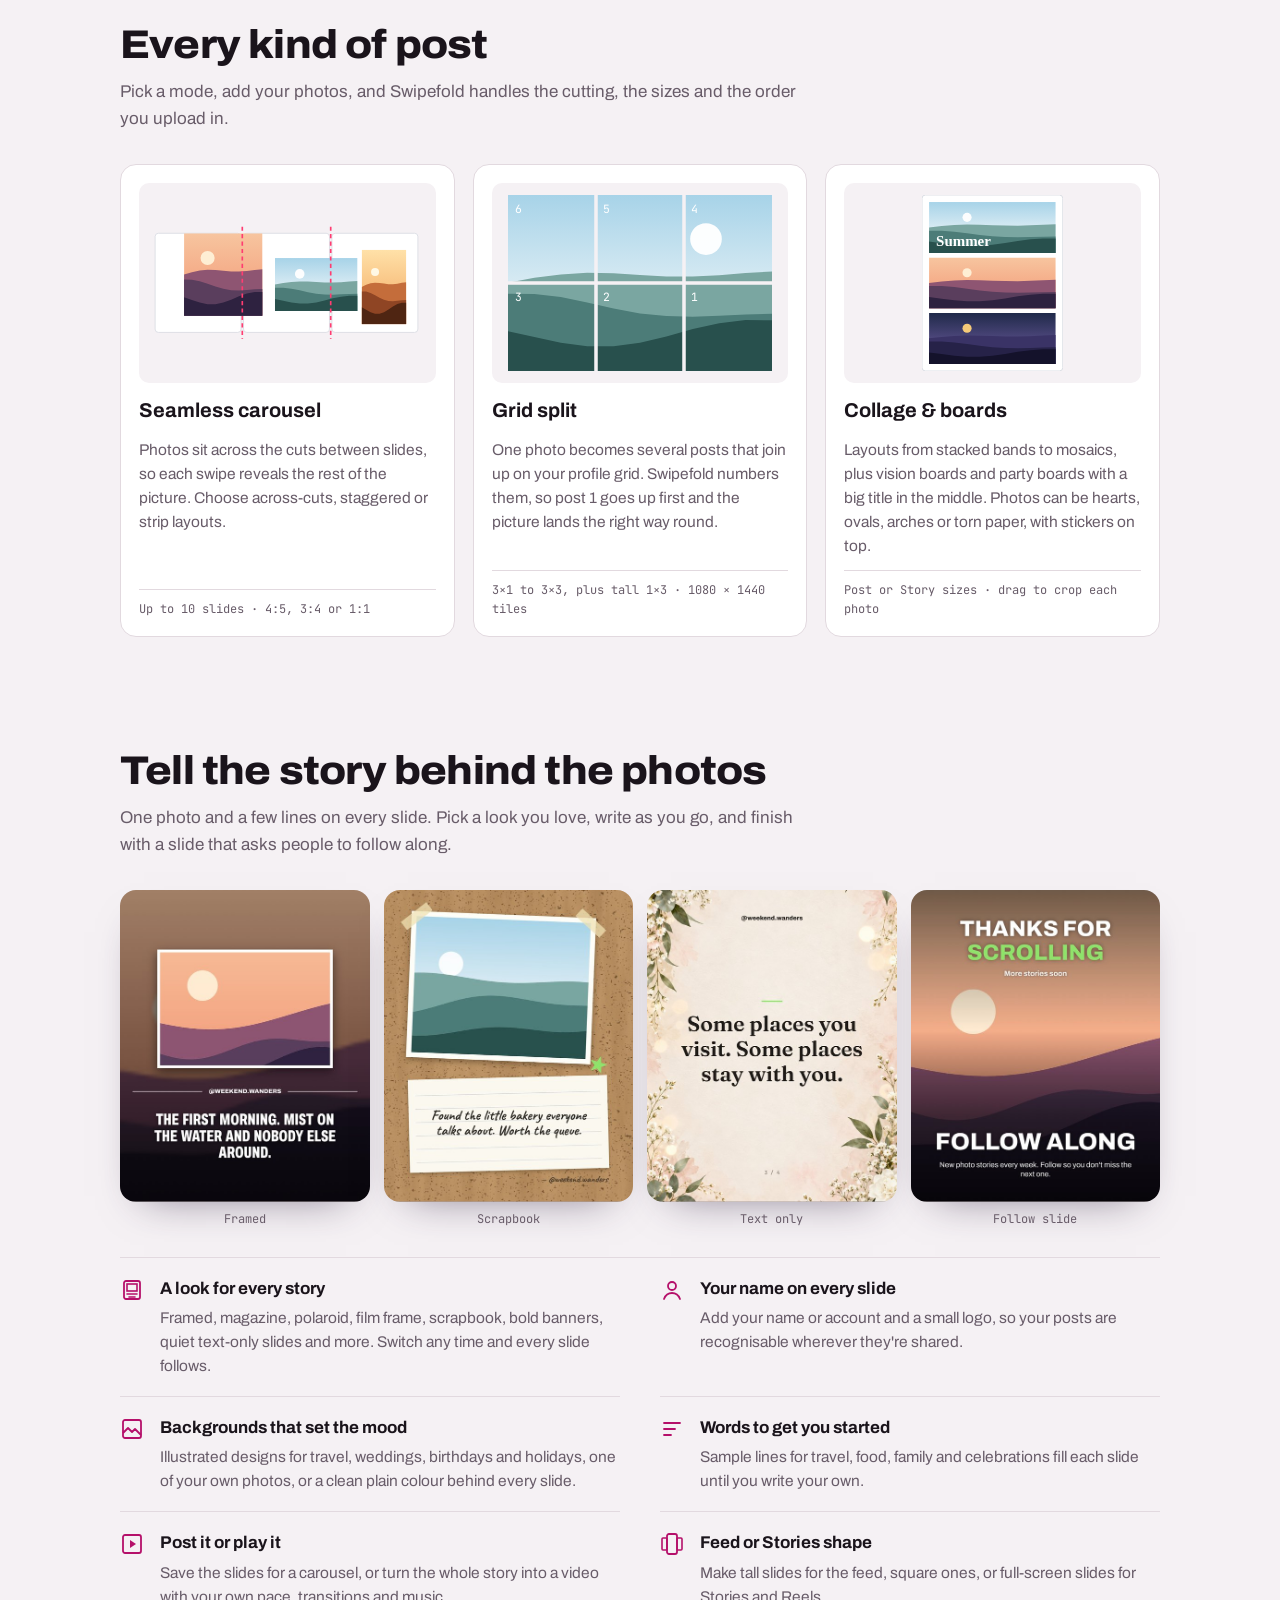
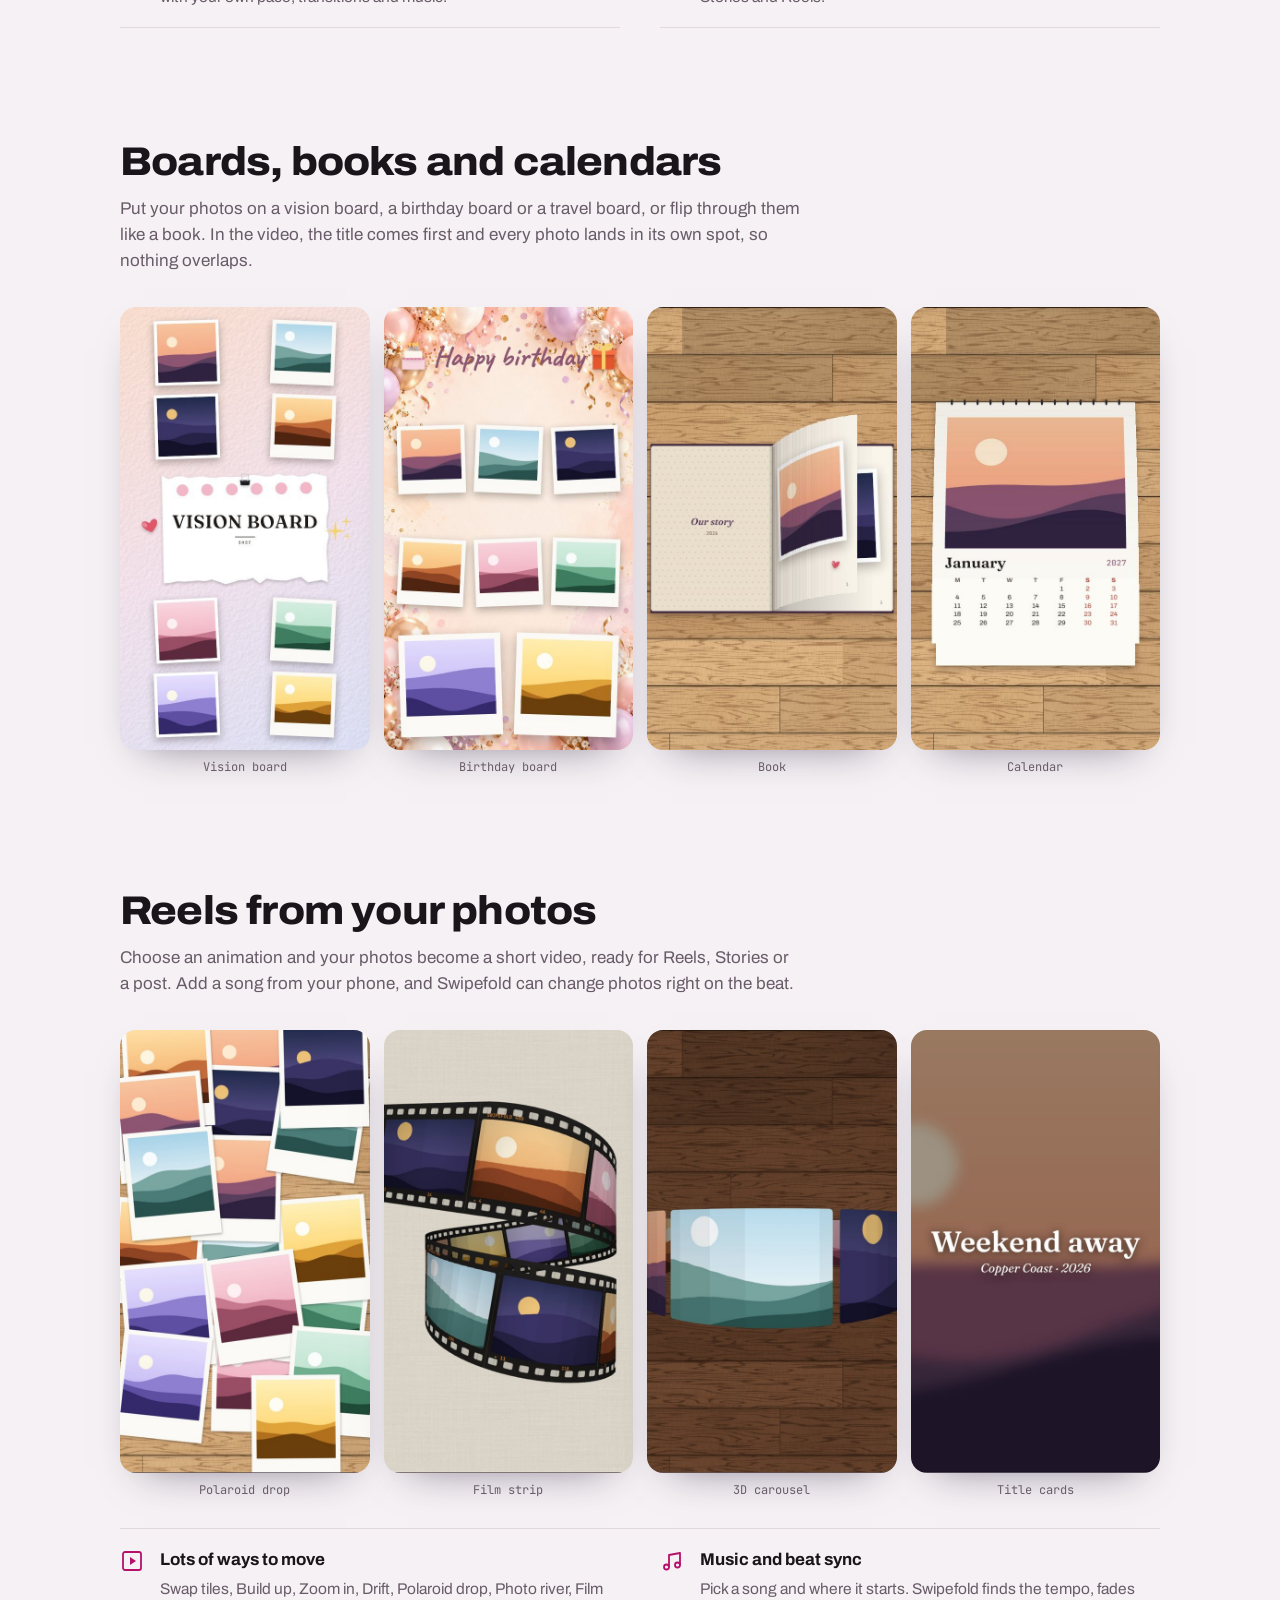
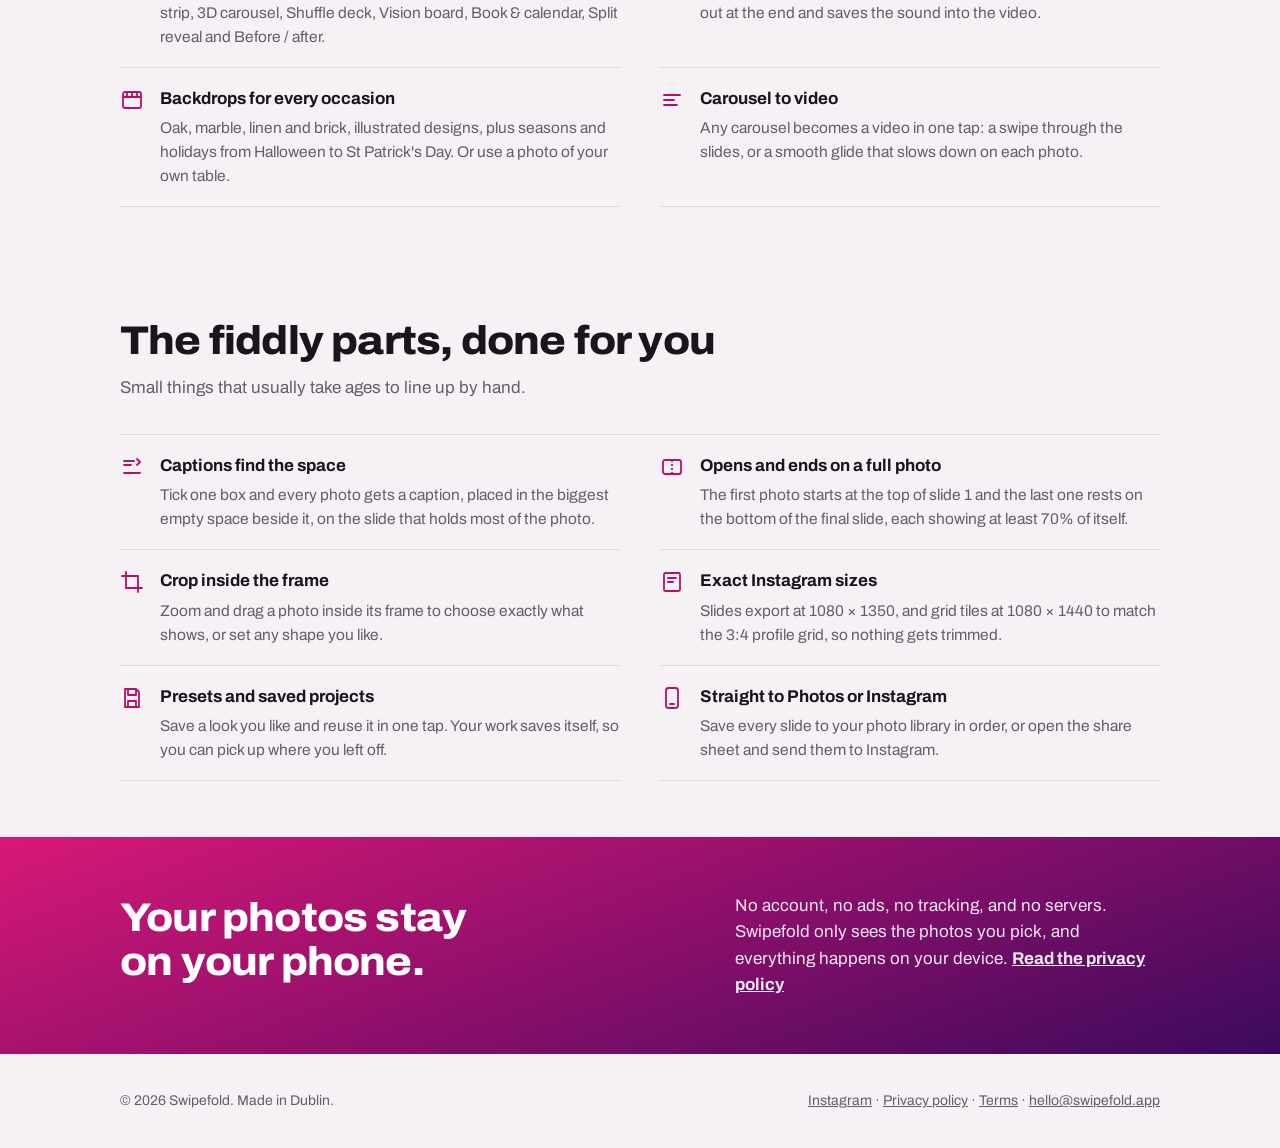
==== commit 1c02bab6: "Guides: grid split and vision board guides, Guides page, sitemap and robots Co-Authored-By: Claude O" ====
--- a/index.html
+++ b/index.html
@@ -17,7 +17,7 @@
 <body>
 <header class="top"><div class="wrap">
   <a class="logo" href="./"><img src="apple-touch-icon.png" alt=""><span class="wm">Swipe<span>fold</span></span></a>
-  <nav><a href="./#modes">Features</a><a href="./#story">Story</a><a href="how-i-made-a-carousel.html">Guide</a><a href="privacy.html">Privacy</a></nav>
+  <nav><a href="./#modes">Features</a><a href="./#story">Photo story</a><a href="guides.html">Guides</a><a href="privacy.html">Privacy</a></nav>
 </div></header>
 
 <main>
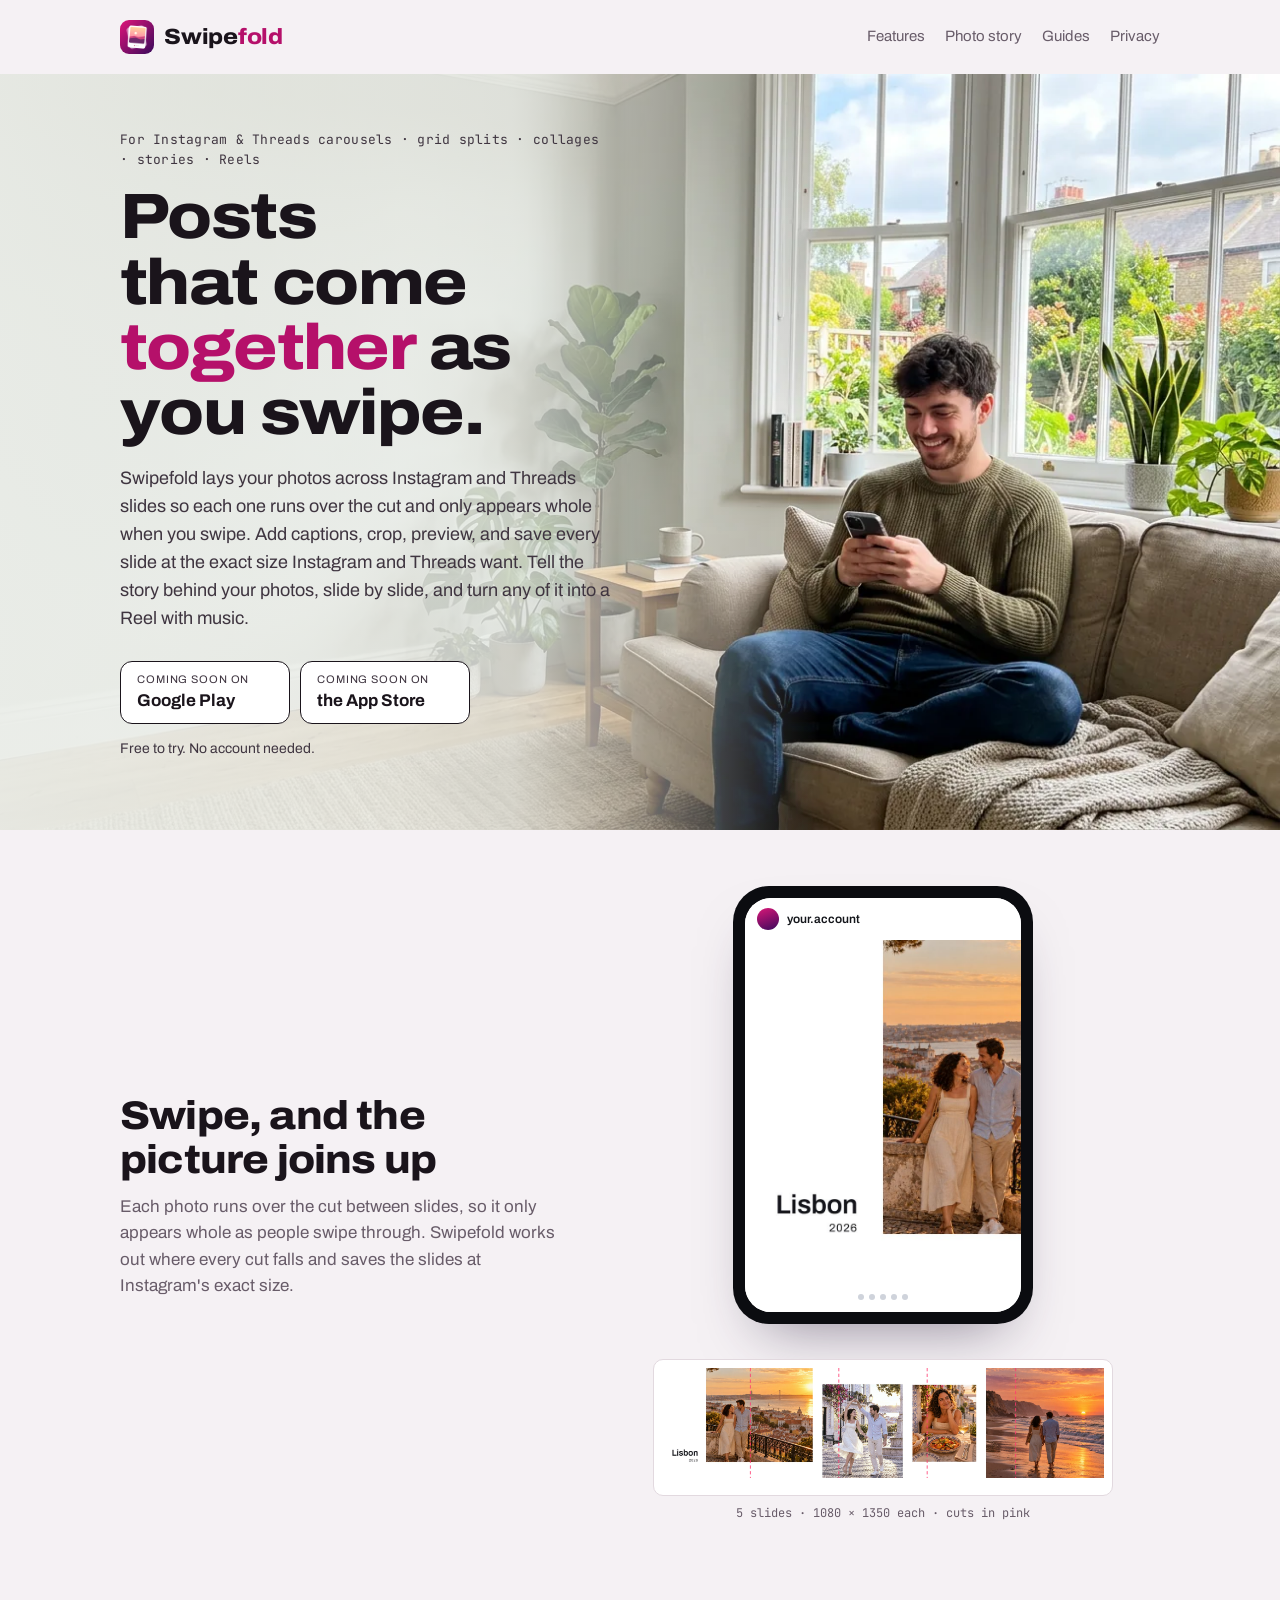
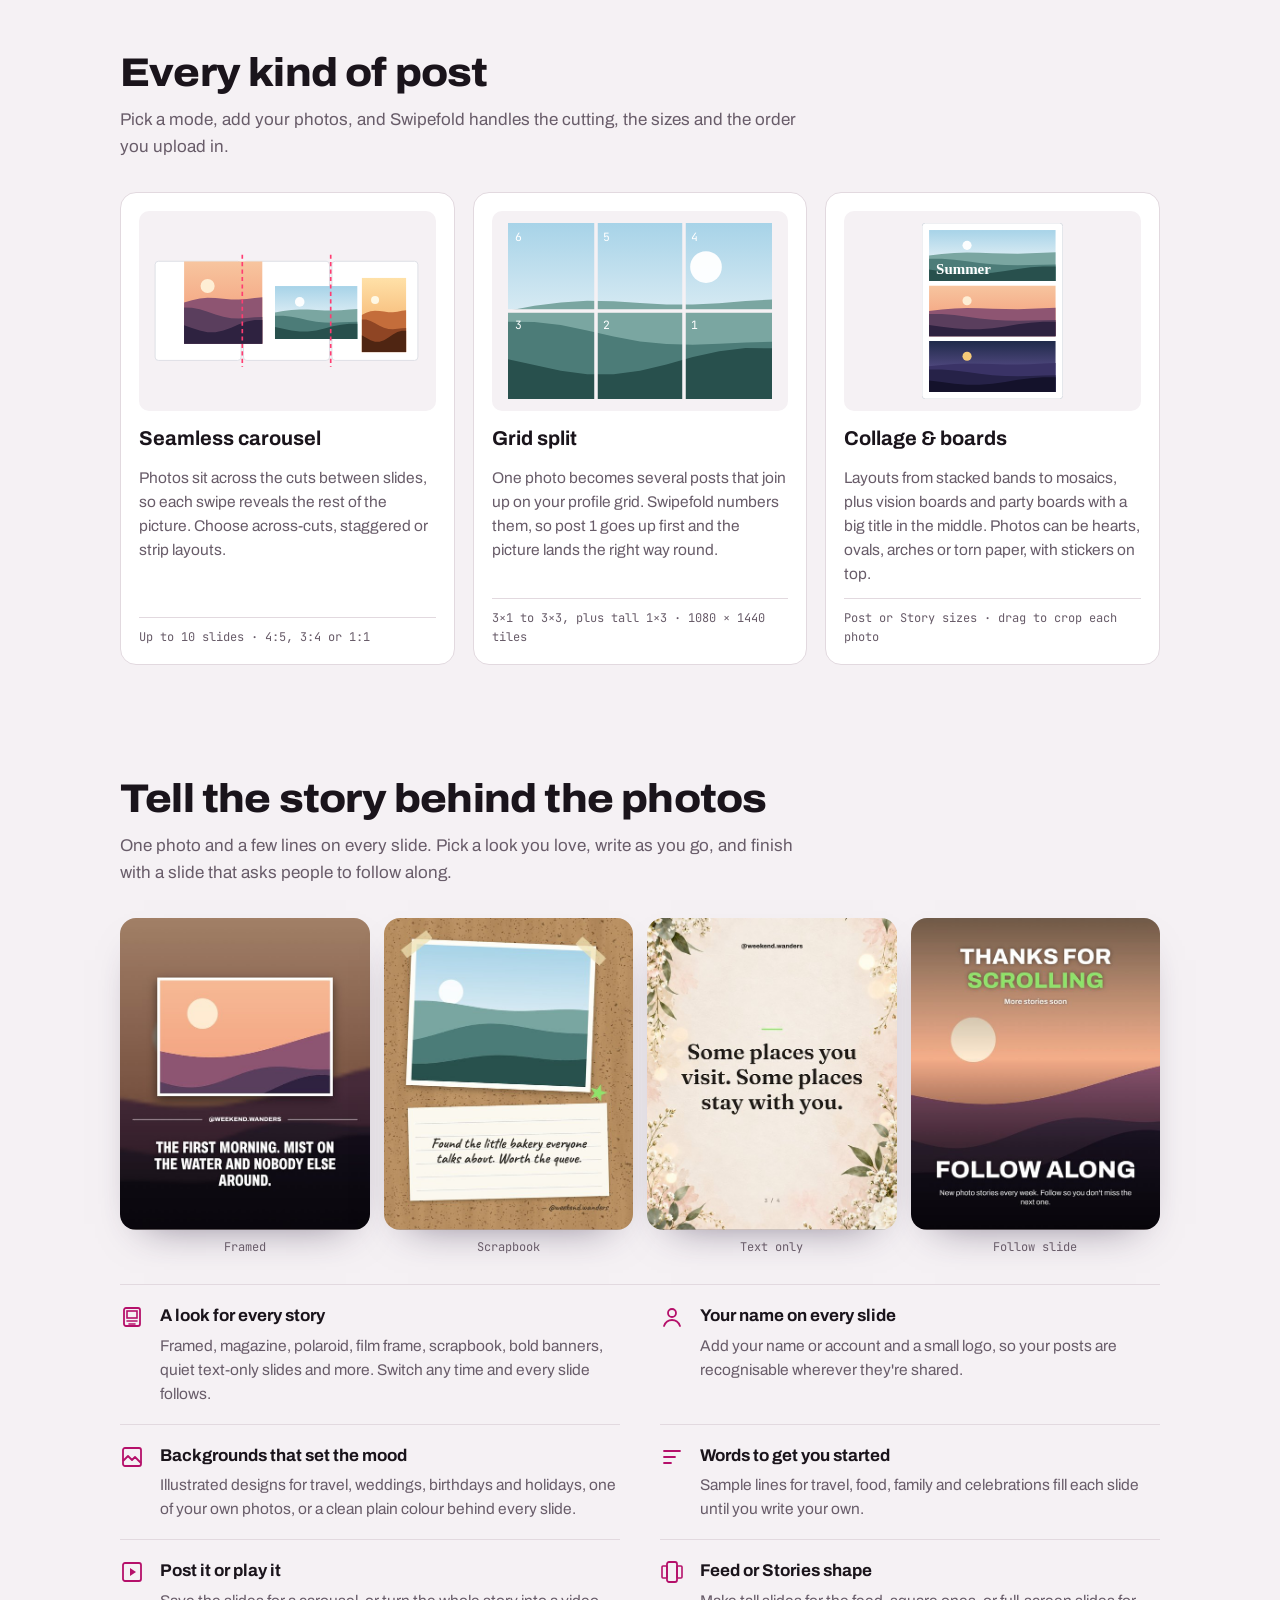
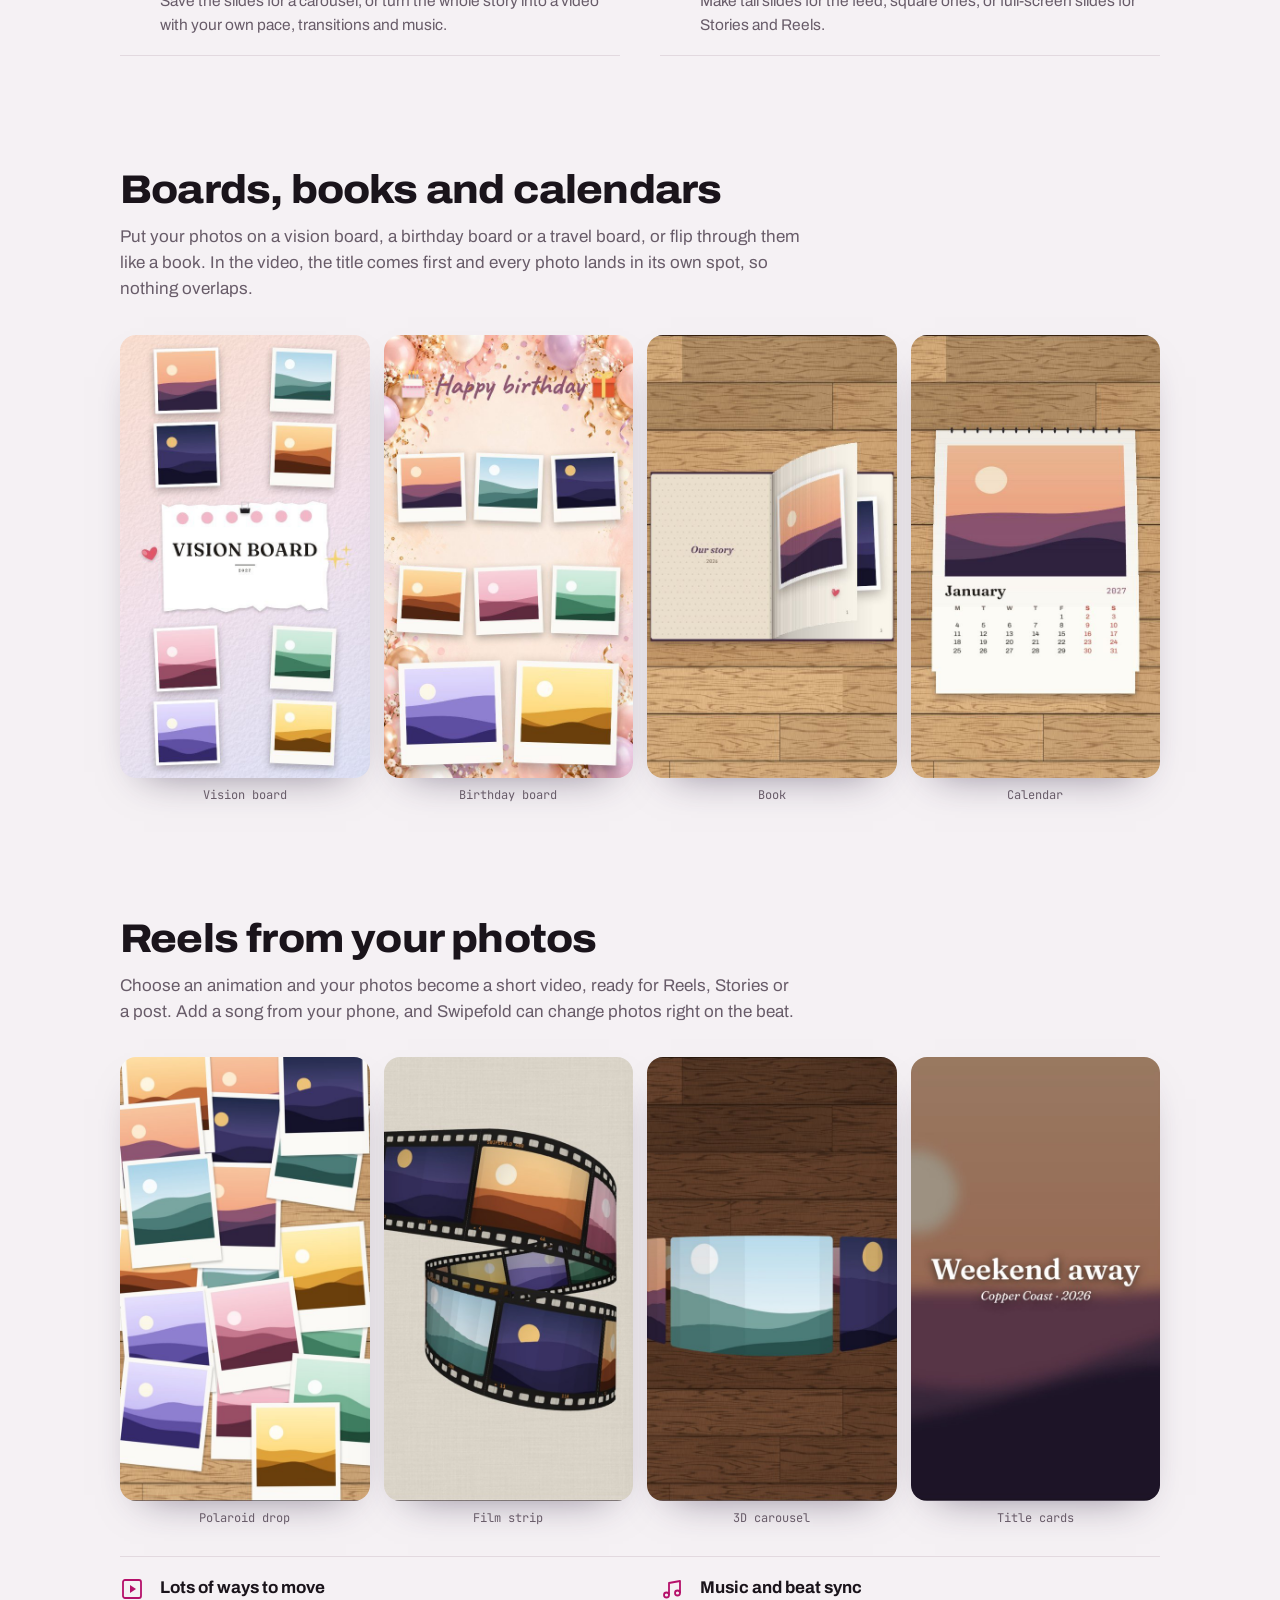
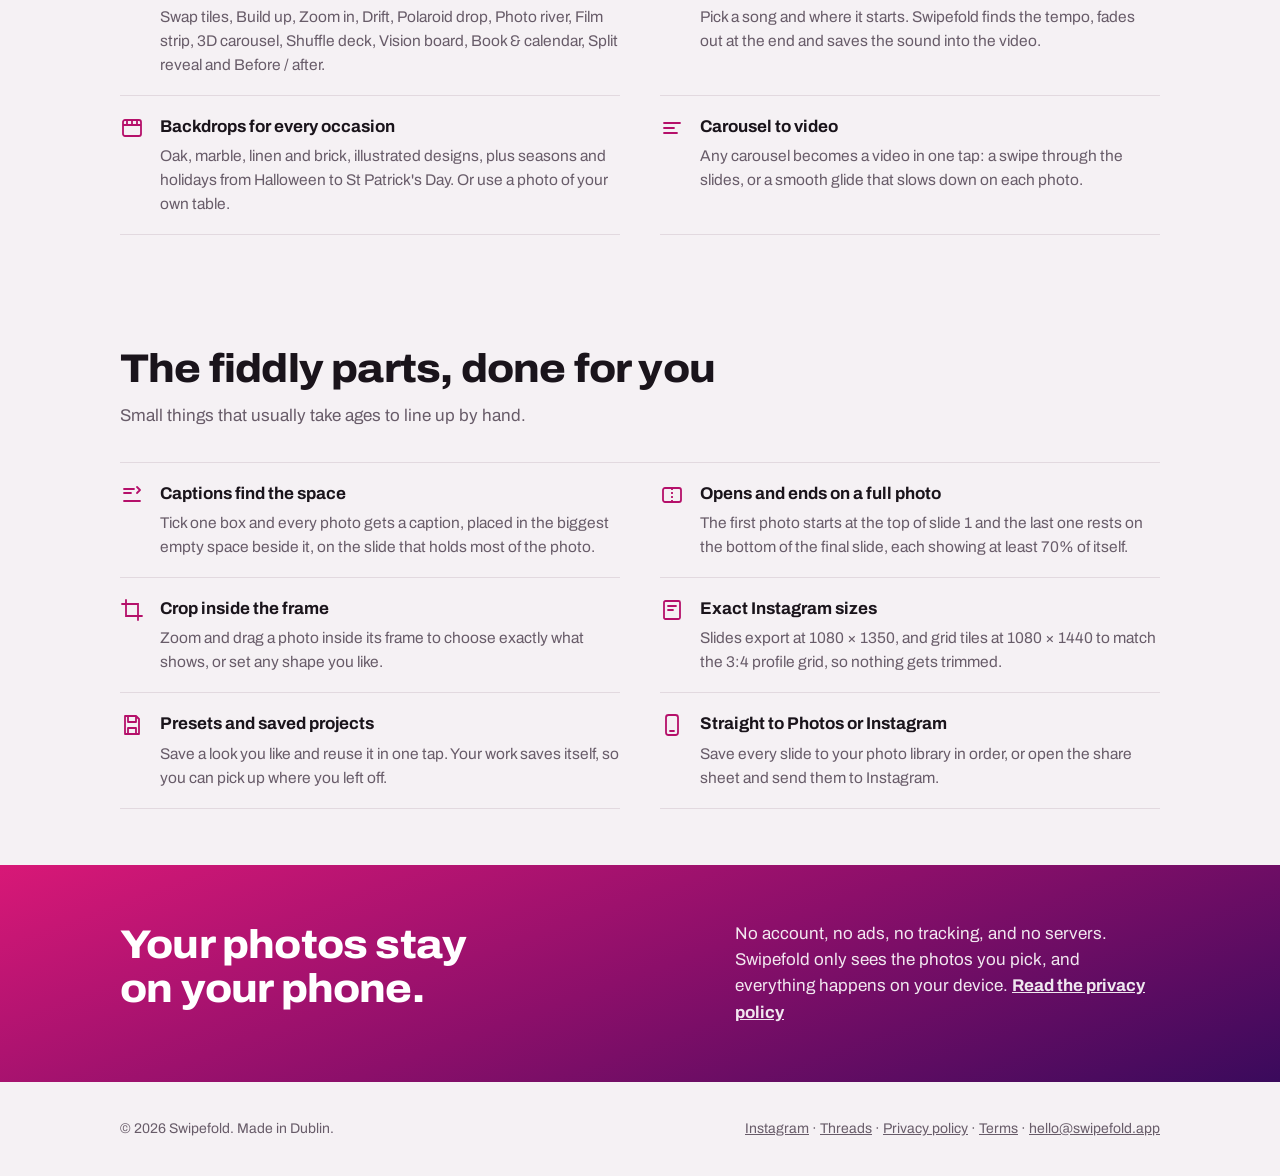
==== commit aca9a888: "Threads: carousels work there too; Threads link in every footer Co-Authored-By: Claude Opus 5.5 <nor" ====
--- a/index.html
+++ b/index.html
@@ -4,15 +4,15 @@
 <meta charset="utf-8">
 <meta name="viewport" content="width=device-width,initial-scale=1,viewport-fit=cover">
 <title>Swipefold: carousels, grid splits, collages and photo stories</title>
-<meta name="description" content="Swipefold lays out your photos into seamless Instagram carousels, profile grid splits, collages and photo stories, then saves every slide ready to post or turns them into Reels.">
+<meta name="description" content="Swipefold lays out your photos into seamless Instagram and Threads carousels, profile grid splits, collages and photo stories, then saves every slide ready to post or turns them into Reels.">
 <meta property="og:title" content="Swipefold: carousels, grid splits, collages and photo stories">
-<meta property="og:description" content="Swipefold lays out your photos into seamless Instagram carousels, profile grid splits, collages and photo stories, then saves every slide ready to post or turns them into Reels.">
+<meta property="og:description" content="Swipefold lays out your photos into seamless Instagram and Threads carousels, profile grid splits, collages and photo stories, then saves every slide ready to post or turns them into Reels.">
 <meta property="og:image" content="https://swipefold.app/icon-512.png">
 <link rel="icon" href="favicon.png" type="image/png">
 <link rel="apple-touch-icon" href="apple-touch-icon.png">
 <link rel="preconnect" href="https://fonts.googleapis.com"><link rel="preconnect" href="https://fonts.gstatic.com" crossorigin>
 <link rel="stylesheet" href="https://fonts.googleapis.com/css2?family=Archivo:wdth,wght@75..125,400..800&family=JetBrains+Mono:wght@400&display=swap">
-<link rel="stylesheet" href="style.css">
+<link rel="stylesheet" href="style.css?v=3">
 </head>
 <body>
 <header class="top"><div class="wrap">
@@ -27,9 +27,9 @@
     <img src="img/hero-1376.jpg" srcset="img/hero-640.jpg 640w, img/hero-960.jpg 960w, img/hero-1376.jpg 1376w" sizes="100vw" alt="A young man smiling at his phone on a sofa in a bright living room" width="1376" height="768" fetchpriority="high">
   </picture>
   <div class="wrap"><div class="hero-copy">
-    <p class="eyebrow">For Instagram carousels · grid splits · collages · stories · Reels</p>
+    <p class="eyebrow">For Instagram &amp; Threads carousels · grid splits · collages · stories · Reels</p>
     <h1>Posts that come <em>together</em> as you swipe.</h1>
-    <p class="lede">Swipefold lays your photos across Instagram slides so each one runs over the cut and only appears whole when you swipe. Add captions, crop, preview, and save every slide at the exact size Instagram wants. Tell the story behind your photos, slide by slide, and turn any of it into a Reel with music.</p>
+    <p class="lede">Swipefold lays your photos across Instagram and Threads slides so each one runs over the cut and only appears whole when you swipe. Add captions, crop, preview, and save every slide at the exact size Instagram and Threads want. Tell the story behind your photos, slide by slide, and turn any of it into a Reel with music.</p>
     <div class="stores" aria-label="Availability">
       <div class="store"><small>Coming soon on</small><b>Google Play</b></div>
       <div class="store"><small>Coming soon on</small><b>the App Store</b></div>
@@ -130,7 +130,7 @@
 </main>
 <footer><div class="wrap">
   <span>© 2026 Swipefold. Made in Dublin.</span>
-  <span><a href="https://www.instagram.com/swipefold.app/" rel="me">Instagram</a> · <a href="privacy.html">Privacy policy</a> · <a href="terms.html">Terms</a> · <a href="mailto:hello@swipefold.app">hello@swipefold.app</a></span>
+  <span><a href="https://www.instagram.com/swipefold.app/" rel="me">Instagram</a> · <a href="https://www.threads.com/@swipefold.app" rel="me">Threads</a> · <a href="privacy.html">Privacy policy</a> · <a href="terms.html">Terms</a> · <a href="mailto:hello@swipefold.app">hello@swipefold.app</a></span>
 </div></footer>
 </body>
 </html>
--- a/style.css
+++ b/style.css
@@ -30,6 +30,7 @@
 .top nav a{color:var(--muted);text-decoration:none}
 .top nav a:hover{color:var(--ink)}
 @media (max-width:560px){.top nav{gap:14px;font-size:14px}.top nav a[href$="#story"]{display:none}}
+@media (max-width:380px){.top .wrap{gap:10px}.top nav{gap:10px;font-size:13px}.top nav a[href$="#modes"]{display:none}}
 
 /* hero: lifestyle photo, copy sits on the empty wall to the left */
 .hero{padding:0;position:relative}
